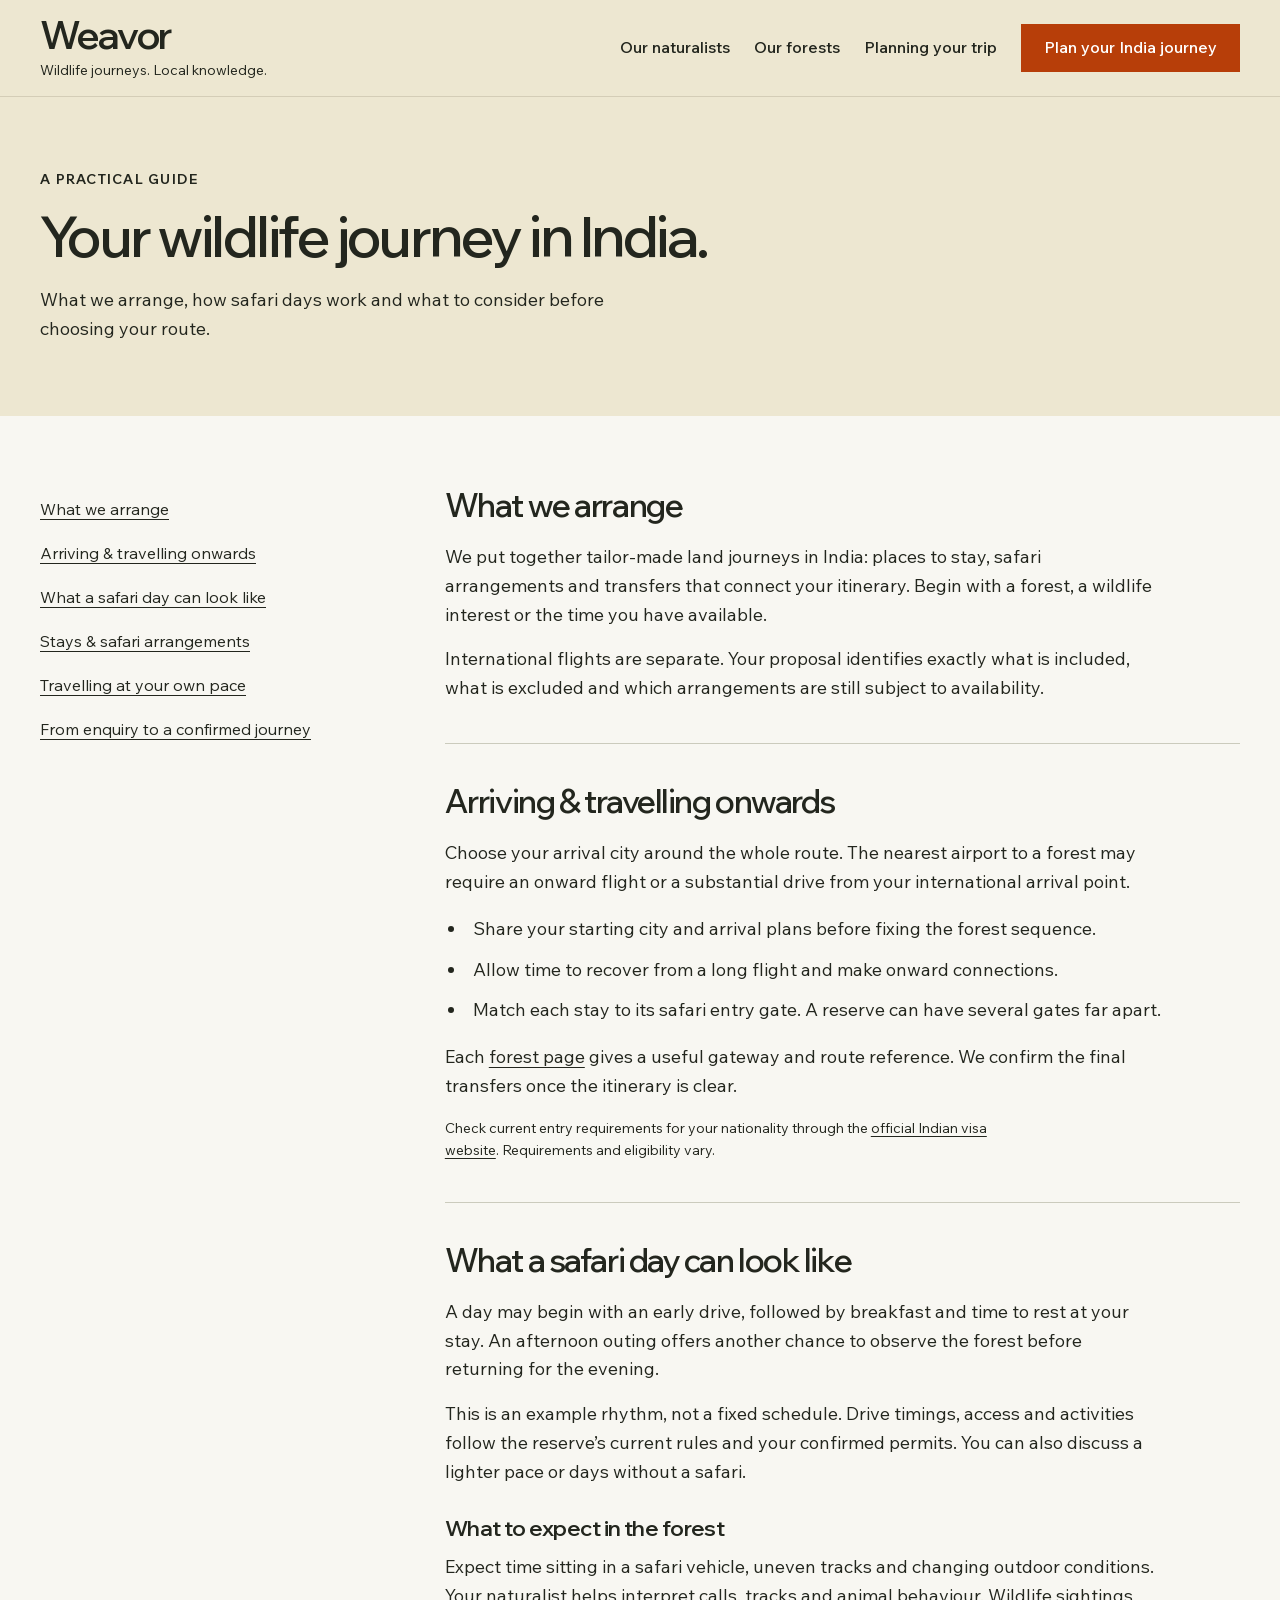
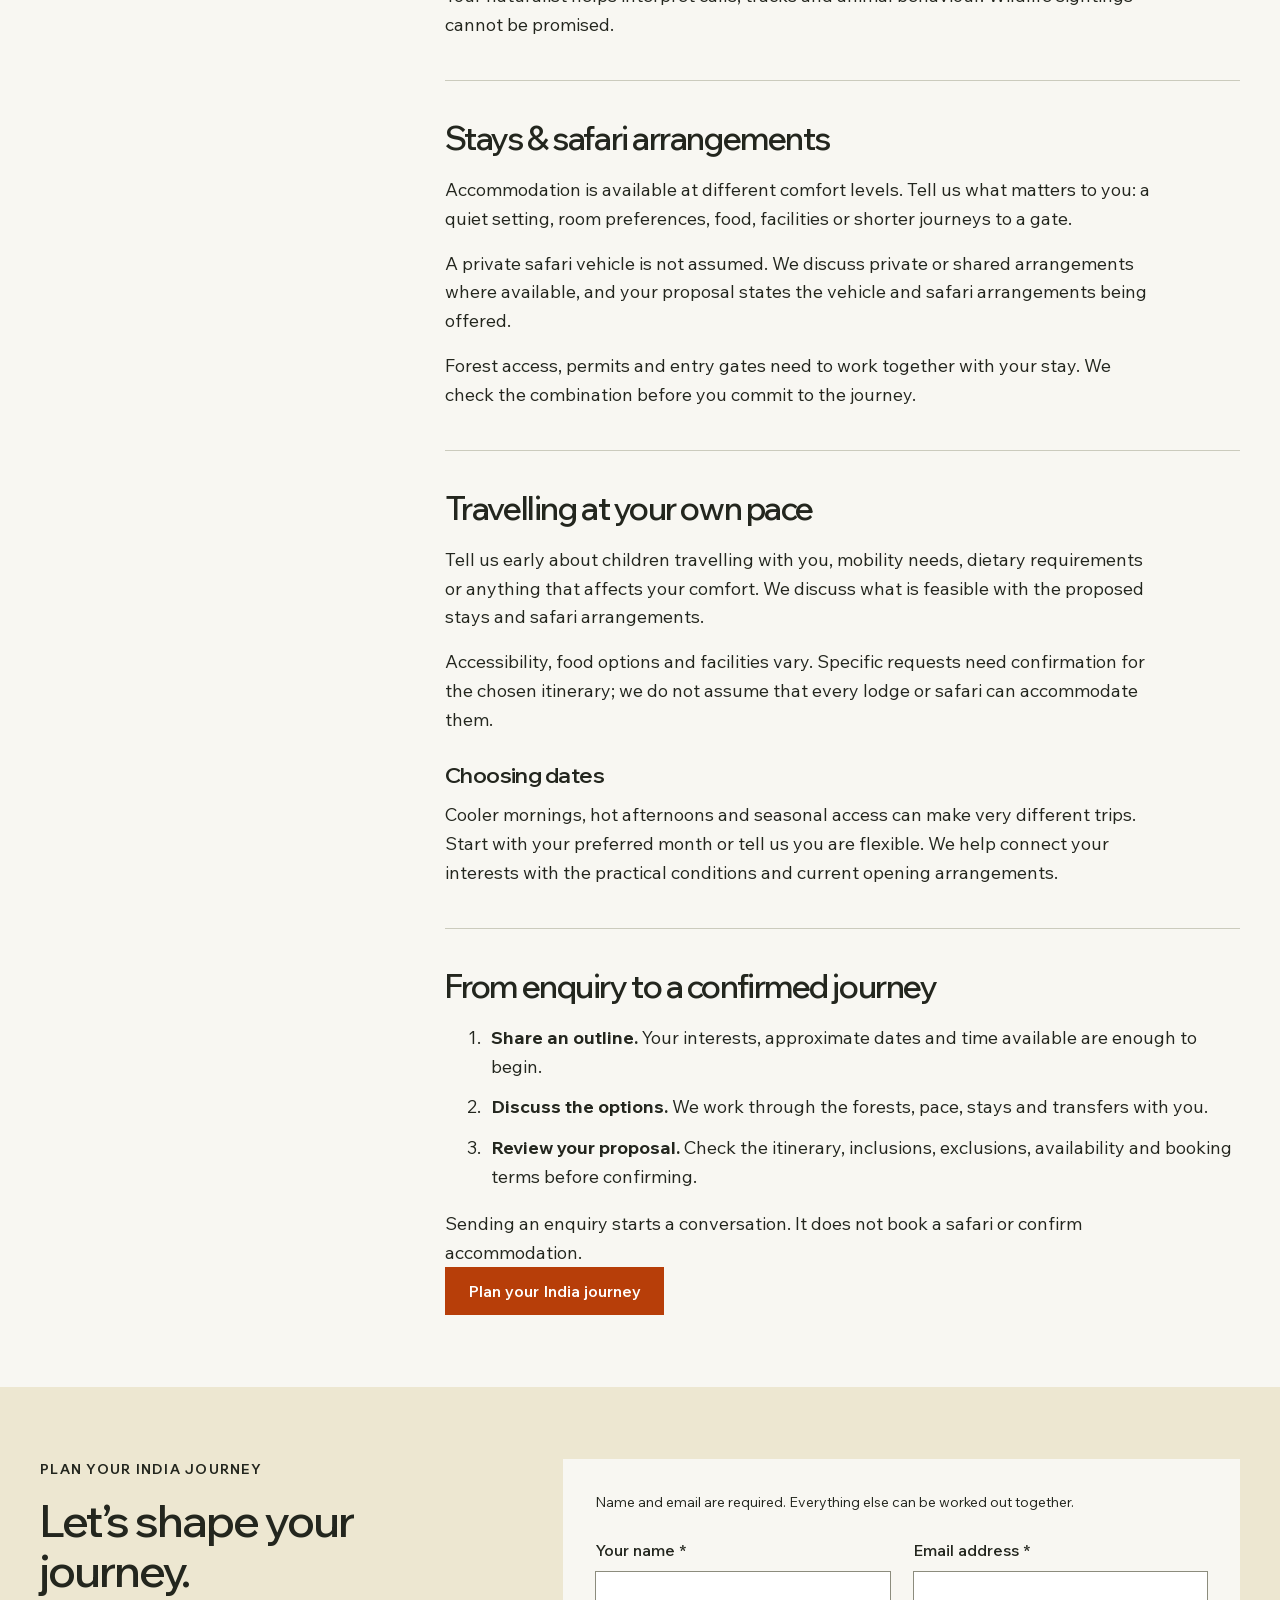
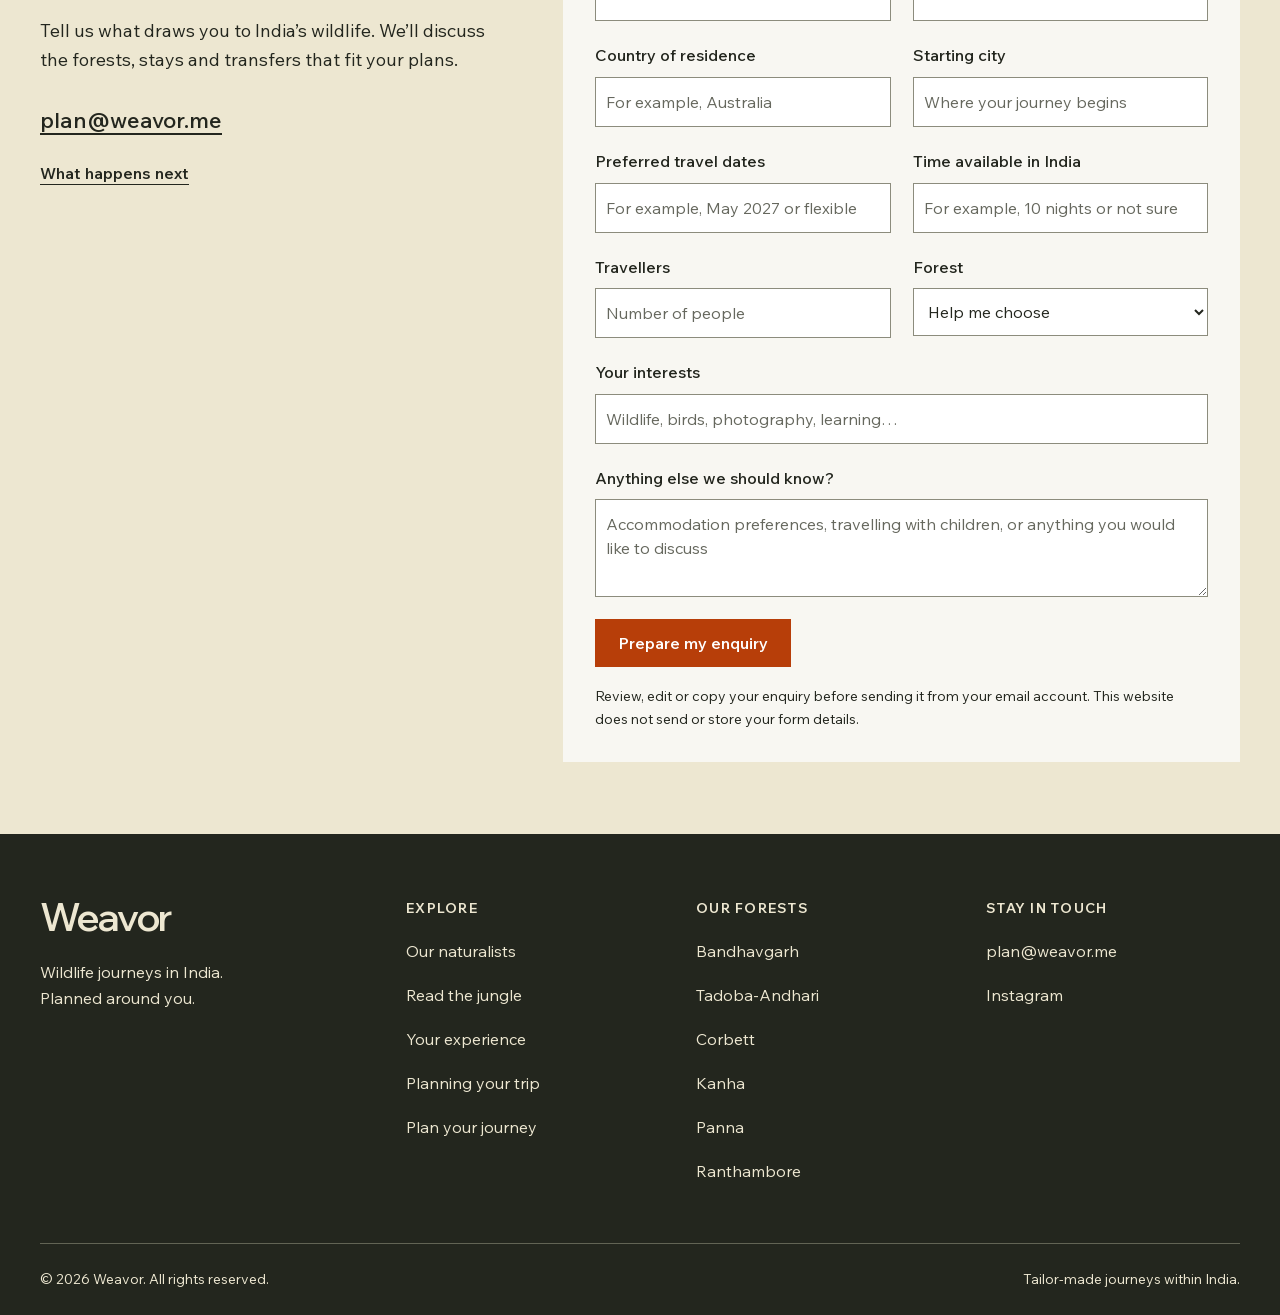
==== planning-your-trip/index.html @ b3ea0fd2 "Publish complete species lists and flowing photo galleries" ====
<!DOCTYPE html><html lang="en"><head><meta charset="utf-8"><meta name="viewport" content="width=device-width, initial-scale=1"><title>Planning Your Wildlife Trip to India | Weavor</title><meta name="description" content="Plan your wildlife journey in India: arrival, transfers, safari days, places to stay and what Weavor arranges for international visitors."><meta name="theme-color" content="#ede7d1"><link rel="canonical" href="https://weavor.me/planning-your-trip/"><link rel="stylesheet" href="/assets/index-DPFpFYJL.css"><link rel="stylesheet" href="/assets/forest-extension-d6c7fd600c.css"><meta property="og:title" content="Planning Your Wildlife Trip to India | Weavor"><meta property="og:description" content="Plan your wildlife journey in India: arrival, transfers, safari days, places to stay and what Weavor arranges for international visitors."><meta property="og:type" content="website"><meta property="og:url" content="https://weavor.me/planning-your-trip/"><meta property="og:image" content="https://weavor.me/assets/hero.jpg"><meta name="twitter:card" content="summary_large_image"><script type="module" src="/assets/forest-page-964463f481.js"></script></head><body class="static-page"><a class="skip-link" href="#main">Skip to content</a><header class="header"><div class="header-inner"><a class="wordmark" href="/#home" aria-label="Weavor home">Weavor<span>Wildlife journeys. Local knowledge.</span></a><button class="menu-toggle" type="button" aria-expanded="false" aria-controls="main-nav">Menu</button><nav class="nav" id="main-nav" aria-label="Main navigation"><a href="/#naturalists">Our naturalists</a><a href="/#reserves">Our forests</a><a href="/planning-your-trip/">Planning your trip</a><a class="button" href="#enquire">Plan your India journey</a></nav></div></header><main id="main"><section class="section-pad guide-hero"><div class="wrap"><p class="eyebrow">A practical guide</p><h1>Your wildlife journey in India.</h1><p class="section-intro">What we arrange, how safari days work and what to consider before choosing your route.</p></div></section><div class="wrap guide-layout section-pad"><nav class="guide-nav" aria-label="Planning guide sections"><a href="#what-we-arrange">What we arrange</a><a href="#arriving-in-india">Arriving &amp; travelling onwards</a><a href="#safari-day">What a safari day can look like</a><a href="#stays-and-safaris">Stays &amp; safari arrangements</a><a href="#your-needs">Travelling at your own pace</a><a href="#your-proposal">From enquiry to a confirmed journey</a></nav><div class="guide-content"><section id="what-we-arrange"><h2>What we arrange</h2><p>We put together tailor-made land journeys in India: places to stay, safari arrangements and transfers that connect your itinerary. Begin with a forest, a wildlife interest or the time you have available.</p><p>International flights are separate. Your proposal identifies exactly what is included, what is excluded and which arrangements are still subject to availability.</p></section><section id="arriving-in-india"><h2>Arriving &amp; travelling onwards</h2><p>Choose your arrival city around the whole route. The nearest airport to a forest may require an onward flight or a substantial drive from your international arrival point.</p><ul><li>Share your starting city and arrival plans before fixing the forest sequence.</li><li>Allow time to recover from a long flight and make onward connections.</li><li>Match each stay to its safari entry gate. A reserve can have several gates far apart.</li></ul><p>Each <a href="/#reserves">forest page</a> gives a useful gateway and route reference. We confirm the final transfers once the itinerary is clear.</p><p class="source-note">Check current entry requirements for your nationality through the <a href="https://indianvisaonline.gov.in/" target="_blank" rel="noreferrer">official Indian visa website</a>. Requirements and eligibility vary.</p></section><section id="safari-day"><h2>What a safari day can look like</h2><p>A day may begin with an early drive, followed by breakfast and time to rest at your stay. An afternoon outing offers another chance to observe the forest before returning for the evening.</p><p>This is an example rhythm, not a fixed schedule. Drive timings, access and activities follow the reserve’s current rules and your confirmed permits. You can also discuss a lighter pace or days without a safari.</p><h3>What to expect in the forest</h3><p>Expect time sitting in a safari vehicle, uneven tracks and changing outdoor conditions. Your naturalist helps interpret calls, tracks and animal behaviour. Wildlife sightings cannot be promised.</p></section><section id="stays-and-safaris"><h2>Stays &amp; safari arrangements</h2><p>Accommodation is available at different comfort levels. Tell us what matters to you: a quiet setting, room preferences, food, facilities or shorter journeys to a gate.</p><p>A private safari vehicle is not assumed. We discuss private or shared arrangements where available, and your proposal states the vehicle and safari arrangements being offered.</p><p>Forest access, permits and entry gates need to work together with your stay. We check the combination before you commit to the journey.</p></section><section id="your-needs"><h2>Travelling at your own pace</h2><p>Tell us early about children travelling with you, mobility needs, dietary requirements or anything that affects your comfort. We discuss what is feasible with the proposed stays and safari arrangements.</p><p>Accessibility, food options and facilities vary. Specific requests need confirmation for the chosen itinerary; we do not assume that every lodge or safari can accommodate them.</p><h3>Choosing dates</h3><p>Cooler mornings, hot afternoons and seasonal access can make very different trips. Start with your preferred month or tell us you are flexible. We help connect your interests with the practical conditions and current opening arrangements.</p></section><section id="your-proposal"><h2>From enquiry to a confirmed journey</h2><ol><li><strong>Share an outline.</strong> Your interests, approximate dates and time available are enough to begin.</li><li><strong>Discuss the options.</strong> We work through the forests, pace, stays and transfers with you.</li><li><strong>Review your proposal.</strong> Check the itinerary, inclusions, exclusions, availability and booking terms before confirming.</li></ol><p>Sending an enquiry starts a conversation. It does not book a safari or confirm accommodation.</p><a class="button" href="#enquire">Plan your India journey</a></section></div></div><section class="section-pad enquiry" id="enquire"><div class="wrap enquiry-layout"><div class="enquiry-copy"><p class="eyebrow">Plan your India journey</p><h2>Let’s shape your journey.</h2><p>Tell us what draws you to India’s wildlife. We’ll discuss the forests, stays and transfers that fit your plans.</p><a class="contact-email" href="mailto:plan@weavor.me">plan@weavor.me</a><a class="text-link" href="/planning-your-trip/#your-proposal">What happens next</a></div><div class="enquiry-panel"><form data-weavor-enquiry=""><p class="form-note">Name and email are required. Everything else can be worked out together.</p><div class="form-grid"><label>Your name <span aria-hidden="true">*</span><input id="your-name" name="name" autocomplete="name" required=""></label><label>Email address <span aria-hidden="true">*</span><input name="email" type="email" autocomplete="email" required=""></label><label>Country of residence<input name="country" autocomplete="country-name" placeholder="For example, Australia"></label><label>Starting city<input name="startingCity" placeholder="Where your journey begins"></label><label>Preferred travel dates<input name="dates" placeholder="For example, May 2027 or flexible"></label><label>Time available in India<input name="duration" placeholder="For example, 10 nights or not sure"></label><label>Travellers<input name="travellers" type="number" min="1" max="99" placeholder="Number of people"></label><label>Forest<select name="forest"><option>Help me choose</option><option>More than one forest</option><option>Bandhavgarh</option><option>Tadoba-Andhari</option><option>Corbett</option><option>Kanha</option><option>Panna</option><option>Ranthambore</option></select></label></div><label>Your interests<input name="interests" placeholder="Wildlife, birds, photography, learning…"></label><label>Anything else we should know?<textarea name="message" rows="3" placeholder="Accommodation preferences, travelling with children, or anything you would like to discuss"></textarea></label><button class="button" type="submit" disabled="">Prepare my enquiry</button><p class="form-note">Review, edit or copy your enquiry before sending it from your email account. This website does not send or store your form details.</p><noscript><p>Please email <a href="mailto:plan@weavor.me">plan@weavor.me</a> directly. JavaScript is needed for the enquiry preview.</p></noscript></form></div></div></section></main><footer class="footer"><div class="footer-top wrap"><div><a class="footer-wordmark" href="/#home">Weavor</a><p>Wildlife journeys in India.<br>Planned around you.</p></div><div><p class="eyebrow">Explore</p><a href="/#naturalists">Our naturalists</a><a href="/#read-the-jungle">Read the jungle</a><a href="/#experience">Your experience</a><a href="/planning-your-trip/">Planning your trip</a><a href="#enquire">Plan your journey</a></div><div><p class="eyebrow">Our forests</p><a href="/forests/bandhavgarh/">Bandhavgarh</a><a href="/forests/tadoba-andhari/">Tadoba-Andhari</a><a href="/forests/corbett/">Corbett</a><a href="/forests/kanha/">Kanha</a><a href="/forests/panna/">Panna</a><a href="/forests/ranthambore/">Ranthambore</a></div><div><p class="eyebrow">Stay in touch</p><a href="mailto:plan@weavor.me">plan@weavor.me</a><a href="https://www.instagram.com/weavor.experience/" target="_blank" rel="noreferrer">Instagram</a></div></div><div class="footer-bottom wrap"><span>© 2026 Weavor. All rights reserved.</span><span>Tailor-made journeys within India.</span></div></footer></body></html>
---- assets/index-DPFpFYJL.css ----
@font-face{font-family:Madefor;src:url(../assets/madefor-text.woff2) format("woff2");font-style:normal;font-weight:100 900;font-display:swap}@font-face{font-family:MadeforDisplay;src:url(../assets/madefor-display.woff2) format("woff2");font-style:normal;font-weight:100 900;font-display:swap}:root{font-family:Madefor,Arial,sans-serif;color:#23261e;background:#f8f7f2;--rust: #b73e09;--sand: #ede7d1;--ink: #23261e;--line: #cbcbbd;--cream: #f8f7f2;font-synthesis:none;scroll-padding-top:110px}*{box-sizing:border-box}body{margin:0;-webkit-font-smoothing:antialiased;font-size:1.125rem;line-height:1.6}button,input,select,textarea{font:inherit}a{color:inherit;text-underline-offset:.22em}button,a{touch-action:manipulation;-webkit-tap-highlight-color:transparent}button{cursor:pointer}img{display:block;width:100%;height:auto;object-fit:contain}h1,h2,h3,p,figure{margin:0}h1,h2,h3{font-family:MadeforDisplay,Arial,sans-serif;font-weight:600;overflow-wrap:break-word}h1{font-size:clamp(2.75rem,4.4vw,4rem);line-height:1.07;letter-spacing:-.045em}h2{font-size:clamp(2.25rem,3.4vw,2.75rem);line-height:1.14;letter-spacing:-.035em}h3{font-size:1.625rem;line-height:1.22;letter-spacing:-.025em}p{max-width:65ch}p+p{margin-top:1rem}a:focus-visible,button:focus-visible,summary:focus-visible,input:focus-visible,select:focus-visible,textarea:focus-visible{outline:3px solid #046c9e;outline-offset:4px}::selection{background:#d7bc9b;color:var(--ink)}[hidden]{display:none!important}.wrap{width:min(1200px,calc(100% - 80px));margin-inline:auto}.section-pad{padding-block:72px}.eyebrow{font-size:.875rem;font-weight:650;letter-spacing:.09em;text-transform:uppercase;line-height:1.5;margin-bottom:16px}.section-heading{display:flex;justify-content:space-between;gap:48px;align-items:end;margin-bottom:36px}.section-heading>p{max-width:38ch}.section-heading h2{max-width:22ch}.section-heading>div{min-width:0}.section-intro{margin-top:20px;max-width:60ch}.button,.button-outline{display:inline-flex;align-items:center;justify-content:center;min-height:48px;padding:12px 22px;border:1px solid var(--rust);background:var(--rust);color:#fff;font-size:1rem;font-weight:600;line-height:1.35;text-align:center;text-decoration:none}.button:hover{background:#923207;border-color:#923207}.button:disabled{cursor:wait;opacity:.6}.button-light{background:var(--sand);border-color:var(--sand);color:var(--ink)}.button-light:hover{background:#fff;border-color:#fff}.button-outline{background:transparent;color:var(--rust)}.text-link{display:inline-flex;align-items:center;min-height:44px;font:inherit;font-size:1rem;font-weight:600;text-decoration:underline;text-underline-offset:5px;border:0;background:none;color:inherit;padding:6px 0;cursor:pointer}.actions{display:flex;flex-wrap:wrap;align-items:center;gap:16px 24px;margin-top:28px}.skip-link{position:fixed;left:20px;top:-100px;z-index:100;padding:14px;background:#fff;color:var(--ink)}.skip-link:focus{top:10px}.header{background:var(--sand);position:sticky;top:0;z-index:10;border-bottom:1px solid #d4cdb7}.header-inner{width:min(1320px,calc(100% - 80px));margin:auto;min-height:96px;display:flex;justify-content:space-between;align-items:center;gap:28px}.wordmark,.footer-wordmark{font-family:MadeforDisplay,Arial,sans-serif;font-size:2.4rem;letter-spacing:-.055em;line-height:1;text-decoration:none;font-weight:600}.wordmark span{display:block;font-family:Madefor,Arial,sans-serif;letter-spacing:0;font-weight:400;font-size:.875rem;line-height:1.4;margin-top:7px}.nav{display:flex;align-items:center;gap:24px}.nav>a{font-size:1rem;font-weight:550;text-decoration:none;min-height:44px;display:flex;align-items:center}.nav>a:hover{text-decoration:underline}.menu-toggle{display:none;font-size:1rem;border:1px solid var(--ink);background:transparent;padding:8px 14px;min-height:44px;color:inherit}.hero{background:var(--ink);color:var(--sand)}.hero-layout{display:grid;grid-template-columns:1fr 1.1fr;gap:48px;align-items:center;padding-block:48px}.hero-copy>p:not(.eyebrow){margin-top:24px;max-width:48ch}.hero-copy .button-light{color:var(--ink)}.hero-figure{margin:0}.hero-image{background:#34382e}.hero-figure figcaption{font-size:.875rem;margin-top:10px;line-height:1.5;color:var(--sand)}.arrange{background:var(--sand)}.three-grid,.reserve-grid,.lesson-grid{display:grid;grid-template-columns:repeat(3,minmax(0,1fr));gap:32px}.arrange h2{margin-bottom:32px}.three-grid h3{margin-bottom:14px}.three-grid p{max-width:40ch}.number{display:block;color:var(--rust);font-size:1rem;font-weight:650;margin-bottom:16px}.small-note,.source-note,.form-note{font-size:.875rem;line-height:1.6}.small-note{margin-top:24px}.split{display:grid;grid-template-columns:1fr 1fr;gap:72px;align-items:center}.split-copy>p:not(.eyebrow){margin-top:20px}.naturalists{background:var(--rust);color:#fff}.naturalists .split{grid-template-columns:1.2fr .8fr}.naturalist-figure{max-width:440px;justify-self:end}.naturalist-figure figcaption{font-size:.875rem;margin-top:12px;line-height:1.5}.lesson-grid{grid-template-columns:repeat(4,minmax(0,1fr));gap:28px}.lesson h3{font-size:1.5rem;margin-bottom:14px}.lesson{border-top:1px solid var(--line);padding-top:20px}.landscape-section{background:var(--sand)}.landscape-section figure{max-width:1200px;margin:auto}.landscape-section figcaption{padding:24px 0 0;font-size:1.125rem}.reserve-photo{position:relative;display:block;aspect-ratio:3 / 2;background:#eae6d8;margin-bottom:22px}.reserve-photo img{position:absolute;top:0;right:0;bottom:0;left:0;width:100%;height:100%;margin:0;object-fit:contain}.reserve-card .eyebrow{margin-bottom:10px}.reserve-card h3{margin-bottom:12px}.reserve-card .text-link{margin-top:12px}.more-reserve-grid{display:grid;grid-template-columns:repeat(3,minmax(0,1fr));gap:24px;margin-top:40px}.more-reserve{display:flex;flex-direction:column;align-items:start;gap:14px;padding:28px;border:1px solid var(--line);text-decoration:none}.more-reserve:hover{border-color:var(--rust);background:#f1ebd9}.more-reserve-name{font-size:1.5rem;line-height:1.25;font-weight:600}.more-reserve .eyebrow{margin:0}.conservation{background:var(--sand)}.conservation .link-list{display:flex;flex-wrap:wrap;gap:10px 28px;margin-top:24px}.experience{background:#fff}.experience .split{grid-template-columns:1.1fr 1fr}.experience h3{margin-top:28px}.faq-layout{display:grid;grid-template-columns:1fr 1.5fr;gap:64px}.faq-list details{border-bottom:1px solid var(--line)}.faq-list details:first-child{border-top:1px solid var(--line)}summary{cursor:pointer;font-size:1.125rem;font-weight:600;padding:20px 30px 20px 0;min-height:44px;line-height:1.5}summary::marker{color:var(--rust)}details p{margin-bottom:20px}.enquiry{background:var(--sand)}.enquiry-layout{display:grid;grid-template-columns:.8fr 1.2fr;gap:72px;align-items:start}.enquiry-copy>p:not(.eyebrow){margin-top:22px}.contact-email{display:block;font-size:1.375rem;font-weight:550;overflow-wrap:anywhere;margin-top:28px}.enquiry-copy>.text-link{margin-top:14px}.planning-steps{padding:0;list-style:none;counter-reset:steps;margin:32px 0 0}.planning-steps li{counter-increment:steps;padding:16px 0 16px 40px;position:relative;border-top:1px solid #bfb9a6}.planning-steps li:before{content:counter(steps,decimal-leading-zero);position:absolute;left:0;font-size:1rem;font-weight:600;color:var(--rust);top:19px}.planning-steps strong{display:block;font-size:1.125rem}.planning-steps p{font-size:1rem;margin-top:4px}.enquiry-panel{background:var(--cream);padding:32px;min-width:0}.form-grid{display:grid;grid-template-columns:1fr 1fr;gap:22px}.enquiry-panel label{display:block;font-size:1rem;font-weight:550;margin-bottom:22px}.form-grid label{margin:0}.form-grid{margin-bottom:22px}input,select,textarea{display:block;width:100%;min-width:0;max-width:100%;font-size:1rem;line-height:1.5;padding:12px 10px;border:1px solid #8c8c7d;border-radius:0;background:#fff;color:var(--ink);margin-top:8px;min-height:48px;font-weight:400}textarea{resize:vertical}input::placeholder,textarea::placeholder{color:#66685e;opacity:1}input[readonly]{background:var(--sand)}.form-note{margin-top:18px}.form-note:first-child{margin:0 0 24px}.enquiry-ready h3{margin-bottom:16px}.enquiry-ready dl{margin-block:24px}.enquiry-ready dl>div{border-top:1px solid var(--line);padding-block:12px}.enquiry-ready dt{font-size:.875rem;font-weight:600}.enquiry-ready dd{margin:4px 0 0;overflow-wrap:anywhere;white-space:pre-wrap}.enquiry-actions{display:flex;flex-wrap:wrap;gap:12px 20px;align-items:center}.copy-fallback{margin-top:16px}.copy-status{font-size:1rem;margin-top:18px}.footer{background:var(--ink);color:var(--sand);padding-top:64px}.footer-top{display:grid;grid-template-columns:1.3fr 1fr 1fr 1fr;gap:36px;padding-bottom:48px}.footer-top p:not(.eyebrow){font-size:1rem;margin-top:20px}.footer-top>div>a:not(.footer-wordmark){display:block;font-size:1rem;padding-block:8px;text-decoration:none;overflow-wrap:anywhere}.footer-top>div>a:hover{text-decoration:underline}.footer .eyebrow{margin-bottom:12px}.footer-bottom{display:flex;justify-content:space-between;gap:20px;border-top:1px solid #626455;padding-block:24px;font-size:.875rem}.breadcrumbs{font-size:1rem;margin-bottom:24px}.breadcrumbs a{display:inline-block;min-height:44px;padding-block:10px}.breadcrumbs span{margin-inline:10px}.guide-hero{background:var(--sand)}.guide-hero h1{max-width:19ch}.guide-hero .section-intro{max-width:55ch}.guide-layout{display:grid;grid-template-columns:.6fr 1.4fr;gap:64px;align-items:start}.guide-nav{position:sticky;top:128px}.guide-nav a{display:block;font-size:1rem;min-height:44px;padding-block:9px}.guide-content section+section{border-top:1px solid var(--line);padding-top:40px;margin-top:40px}.guide-content h2{font-size:2rem;margin-bottom:20px}.guide-content h3{font-size:1.375rem;margin-top:28px;margin-bottom:12px}.guide-content li{padding-left:6px;margin-block:12px}.guide-content ul{padding-left:22px}.guide-content p+p{margin-top:16px}@media(min-width:1600px){.hero-layout{gap:64px;padding-block:56px}}@media(max-width:1100px){.header-inner{width:calc(100% - 48px)}.nav{gap:16px}.nav>a{font-size:1rem}.wordmark span{max-width:160px}.nav .button{padding-inline:14px}.split,.enquiry-layout{gap:40px}.lesson-grid{grid-template-columns:repeat(2,minmax(0,1fr))}.hero-layout{gap:32px}.hero h1{font-size:3rem}.faq-layout{gap:40px}.footer-top{grid-template-columns:repeat(2,minmax(0,1fr))}}@media(max-width:900px){.header-inner{min-height:84px;flex-wrap:wrap;gap:0;padding-block:14px}.wordmark{font-size:2.125rem}.wordmark span{max-width:none}.menu-toggle{display:block}.nav{display:none;flex-basis:100%;padding-block:20px 4px;align-items:stretch;gap:4px}.nav.nav-open{display:flex;flex-direction:column}.nav>a{padding:10px 0}.nav .button{margin-top:10px;padding:12px}.hero-layout{grid-template-columns:1fr}.hero-copy{max-width:60ch}.hero h1{font-size:3rem}.hero-image{max-height:none}.hero-figure{width:100%}.reserve-grid{gap:24px}.more-reserve-grid{gap:16px}.more-reserve{padding:22px}.three-grid{gap:24px}.section-heading{display:block}.section-heading>p{margin-top:20px;max-width:60ch}.guide-layout{grid-template-columns:1fr;gap:32px}.guide-nav{position:static;display:flex;flex-wrap:wrap;gap:0 24px;padding-bottom:24px;border-bottom:1px solid var(--line)}.guide-content{max-width:65ch}.faq-layout{grid-template-columns:1fr;gap:28px}}@media(max-width:700px){body{font-size:1.0625rem}.wrap,.header-inner{width:calc(100% - 40px)}.section-pad{padding-block:48px}h1,.hero h1{font-size:2.25rem;line-height:1.12}h2{font-size:2rem}h3{font-size:1.5rem}.hero-layout{padding-block:32px;gap:28px}.hero-copy>p:not(.eyebrow){margin-top:20px}.eyebrow{font-size:.875rem;letter-spacing:.07em;margin-bottom:12px}.section-heading{margin-bottom:28px}.split,.naturalists .split,.experience .split,.enquiry-layout{grid-template-columns:1fr;gap:32px}.naturalist-figure{max-width:440px;width:100%;justify-self:start}.three-grid,.reserve-grid,.more-reserve-grid{grid-template-columns:1fr;gap:32px}.more-reserve-grid{margin-top:32px}.more-reserve{gap:12px}.reserve-photo{margin-bottom:20px}.reserve-card h3{font-size:1.5rem}.lesson-grid{gap:28px 24px}.lesson h3{font-size:1.375rem}.enquiry-panel{padding:24px}.enquiry-layout{gap:32px}.form-grid{gap:20px;grid-template-columns:1fr}.footer-top{gap:36px 24px}.footer{padding-top:48px}.footer-bottom,.footer-bottom span{display:block}.footer-bottom span+span{margin-top:10px}.guide-content h2{font-size:1.75rem}.guide-content h3{font-size:1.375rem}.guide-content section+section{padding-top:32px;margin-top:32px}}@media(max-width:374px){.wordmark span{max-width:180px;font-size:.875rem}.lesson-grid,.footer-top{grid-template-columns:1fr}.enquiry-panel{padding:20px}.enquiry-actions>*{width:100%}.actions{gap:12px}.button{padding-inline:16px}}@media(prefers-reduced-motion:reduce){*{scroll-behavior:auto!important;transition:none!important}}.footer-top>div>a:not(.footer-wordmark){min-height:44px}h1,h2{font-weight:550}h2{font-size:clamp(2.25rem,3.5vw,3.875rem);letter-spacing:-.045em;line-height:1.1}.cover{position:relative;isolation:isolate;background:var(--ink);color:#fff}.cover-media{margin:0}.cover-media img{width:100%;height:100%;object-fit:cover;object-position:var(--cover-position)}.cover--overlay .cover-media{position:absolute;top:0;right:0;bottom:0;left:0}.cover--overlay:after{content:"";position:absolute;top:0;right:0;bottom:0;left:0;z-index:0;pointer-events:none;background:linear-gradient(90deg,rgba(7,22,23,.78) 0%,rgba(7,22,23,.58) 30%,rgba(7,22,23,.12) 60%,transparent 78%)}.cover-content{position:relative;z-index:1;width:89%;margin:0 auto;padding:64px 0}.cover--overlay .cover-content{min-height:max(clamp(560px,48vw,780px),calc(100vw / var(--cover-max-aspect, 3)));display:flex;align-items:center}.cover-copy{width:min(660px,56vw)}.cover h1{font-size:clamp(3.25rem,5vw,5.5rem);font-weight:550;line-height:1.04;letter-spacing:-.055em;text-wrap:balance}.cover-deck{margin-top:26px;max-width:46ch}.cover .actions{margin-top:30px}.cover .text-link{color:#fff}.cover .button-light{color:var(--ink)}.cover .eyebrow{color:#fff}.forest-cover.cover--overlay .cover-copy{width:min(520px,30vw)}.forest-cover h1{font-size:clamp(2.75rem,4.4vw,4.5rem)}.cover-location{display:block;font-family:Madefor,Arial,sans-serif;font-size:clamp(1.125rem,1.6vw,1.5rem);font-weight:400;letter-spacing:0;line-height:1.5;margin-top:16px}.cover .breadcrumbs{margin-bottom:24px}.cover--below{display:flex;flex-direction:column}.cover--below .cover-media{aspect-ratio:auto}.cover--below .cover-media img{height:auto}.cover--below .cover-copy{width:100%;display:grid;grid-template-columns:1.15fr 1fr;column-gap:64px}.cover--below .cover-content{order:-1;max-width:1200px;padding-block:40px}.cover--below .breadcrumbs{grid-column:1 / -1;margin-bottom:20px}.cover--below h1{grid-column:1;grid-row:1 / 3}.cover--below .cover-deck{grid-column:2;margin-top:0}.cover--below .actions{grid-column:2;margin-top:20px}.visually-hidden{position:absolute;width:1px;height:1px;padding:0;margin:-1px;overflow:hidden;clip:rect(0,0,0,0);white-space:nowrap;border:0}.reserve-card{display:flex;flex-direction:column;min-width:0}.reserve-card h3{font-weight:550;font-size:clamp(1.625rem,2.25vw,2rem)}.reserve-card .reserve-description{margin-bottom:22px}.reserve-card>.text-link{margin-top:auto;align-self:start}.reserve-card .eyebrow{min-height:0}.reserve-grid{row-gap:48px}.image-fallback{position:absolute;top:0;right:0;bottom:0;left:0;display:flex;align-items:center;justify-content:center;padding:24px;font-size:1rem;color:var(--ink);text-align:center}.biodiversity{background:var(--sand)}.biodiversity-grid,.tiger-grid{padding:0;display:grid;margin:38px 0 28px;gap:28px}.biodiversity-grid{grid-template-columns:repeat(4,minmax(0,1fr))}.biodiversity-grid>div{display:flex;flex-direction:column;border-top:1px solid #aaa894;padding-top:24px}.biodiversity-grid dt{font-size:1rem}.biodiversity-grid dt span{display:block;margin-top:6px;font-weight:550}.biodiversity-grid dd,.tiger-grid dd{order:-1;margin:0 0 14px;color:#98330a;font-family:MadeforDisplay,Arial,sans-serif;font-size:clamp(2.5rem,4.1vw,4rem);font-weight:550;letter-spacing:-.045em;line-height:1.1}.biodiversity-grid a{margin-top:auto;padding-top:16px;min-height:44px;font-size:.875rem;text-decoration:underline;align-self:start}.biodiversity .source-note{max-width:85ch}.conservation{background:var(--cream)}.tiger-panel{padding:32px;background:var(--sand)}.data-label{font-size:1rem;font-weight:550}.tiger-grid{grid-template-columns:repeat(3,minmax(0,1fr));margin-block:28px}.tiger-grid>div{display:flex;flex-direction:column;border-top:1px solid #b8b7a5;padding-top:22px}.tiger-grid dt{font-size:1rem}.tiger-panel .source-note{max-width:85ch}.conservation-stories{display:grid;grid-template-columns:repeat(3,minmax(0,1fr));gap:32px;margin-top:40px}.conservation-story{border-top:2px solid var(--rust);padding-top:22px}.conservation-story summary{font-family:MadeforDisplay,Arial,sans-serif;font-size:1.5rem;font-weight:550;letter-spacing:-.025em;line-height:1.25}.conservation-story p{margin-top:18px}.conservation-story .text-link{display:inline-block;margin-top:16px}@media(min-width:701px){.conservation-story summary{pointer-events:none;list-style:none}.conservation-story summary::-webkit-details-marker{display:none}}@media(min-width:701px)and (max-width:1100px){.reserve-grid{grid-template-columns:repeat(2,minmax(0,1fr))}}@media(max-width:900px){.cover--below .cover-content{order:0}.cover--overlay .cover-media{position:static}.cover--overlay:after{display:none}.cover-media,.cover--below .cover-media{aspect-ratio:3 / 2}.cover--overlay .cover-content{min-height:0;display:block}.cover-content,.cover--below .cover-content{width:calc(100% - 64px);padding:36px 0 40px}.cover-copy,.forest-cover.cover--overlay .cover-copy,.cover--below .cover-copy{width:100%;display:block}.cover h1{font-size:clamp(2.75rem,6vw,3.5rem)}.cover--below .cover-deck,.cover-deck{margin-top:22px}.cover .actions{margin-top:24px}.cover .breadcrumbs{margin-bottom:24px}}@media(max-width:700px){h2{font-size:2.25rem;line-height:1.12}.cover-content,.cover--below .cover-content{width:calc(100% - 40px);padding-block:32px 36px}.cover h1{font-size:clamp(2.5rem,10.8vw,3rem)}.forest-cover h1{font-size:clamp(2.125rem,9.5vw,2.75rem)}.cover-location{font-size:1.125rem;margin-top:14px}.cover-deck{margin-top:20px}.cover .actions{gap:16px}.reserve-card .eyebrow{min-height:0}.biodiversity-grid,.tiger-grid{grid-template-columns:repeat(2,minmax(0,1fr));gap:26px 20px}.biodiversity-grid{margin-block:28px}.biodiversity-grid dd,.tiger-grid dd{font-size:2.75rem}.tiger-panel{padding:24px 20px}.conservation-stories{display:block;margin-top:28px}.conservation-story{padding-block:0;border-top:1px solid var(--line)}.conservation-story:last-child{border-bottom:1px solid var(--line)}.conservation-story summary{padding-block:22px;min-height:44px;font-size:1.375rem;cursor:pointer}.conservation-story p{margin:0}.conservation-story>div{padding-bottom:24px}.reserve-grid{row-gap:40px}}
---- assets/forest-extension-d6c7fd600c.css ----
.forest-hero h1 {
  font-size: clamp(2.75rem, 3.8vw, 3.5rem);
  line-height: 1.1;
}
.forest-hero h1 span {
  display: block;
  font: inherit;
}
.forest-hero .hero-copy > p {
  max-width: 40ch;
}
.forest-subnav {
  background: var(--sand);
  border-bottom: 1px solid var(--line);
}
.forest-subnav .wrap {
  display: flex;
  flex-wrap: wrap;
  gap: 4px 28px;
  padding-block: 12px;
}
.forest-subnav a {
  font-size: 1rem;
  min-height: 44px;
  display: flex;
  align-items: center;
}
.overview-grid {
  display: grid;
  grid-template-columns: 1.3fr 0.7fr;
  gap: 72px;
  align-items: start;
}
.overview-grid .prose p {
  margin-top: 20px;
}
.at-a-glance {
  background: var(--sand);
  padding: 28px;
}
.at-a-glance h3 {
  margin-bottom: 20px;
}
.at-a-glance dt {
  font-size: 0.875rem;
  font-weight: 600;
}
.at-a-glance dd {
  margin: 4px 0 20px;
}
.at-a-glance dd:last-child {
  margin-bottom: 0;
}
.wildlife {
  background: white;
}
.wildlife-grid {
  display: grid;
  grid-template-columns: repeat(4, minmax(0, 1fr));
  gap: 28px;
}
.wildlife-card {
  border-top: 1px solid var(--line);
  padding-top: 20px;
}
.wildlife-card h3 {
  font-size: 1.375rem;
  margin-bottom: 12px;
}
.wildlife-card ul {
  padding-left: 20px;
  margin: 0;
}
.wildlife-card li {
  margin-bottom: 6px;
}
.wildlife-card summary {
  font-size: 1rem;
  padding-block: 14px;
}
.observations {
  border-top: 1px solid var(--line);
  margin-top: 36px;
  padding-top: 28px;
}
.observations h3 {
  margin-bottom: 20px;
}
.observations ul {
  display: grid;
  grid-template-columns: repeat(3, minmax(0, 1fr));
  gap: 28px;
  list-style: none;
  padding: 0;
  margin: 0;
}
.observations li {
  border-left: 2px solid var(--rust);
  padding-left: 16px;
}
.gallery-grid {
  columns: 2;
  column-gap: 36px;
}
.gallery-grid figure {
  min-width: 0;
  break-inside: avoid;
  display: inline-block;
  width: 100%;
  margin: 0 0 36px;
}
.gallery-grid figcaption {
  margin-top: 14px;
  font-size: 1rem;
  line-height: 1.5;
}
.gallery-grid figcaption span {
  display: block;
  font-size: 0.875rem;
  margin-top: 6px;
  color: #575b50;
}
.forest-facts {
  background: var(--sand);
}
.facts-grid {
  display: grid;
  grid-template-columns: repeat(3, minmax(0, 1fr));
  gap: 28px;
  margin: 28px 0;
}
.facts-grid > div {
  display: flex;
  flex-direction: column-reverse;
  align-items: start;
  gap: 10px;
}
.facts-grid dt {
  font-size: 1rem;
}
.facts-grid dd {
  font-size: 2.5rem;
  line-height: 1.1;
  letter-spacing: -0.03em;
  margin: 0;
  font-weight: 550;
}
.forest-facts .source-note {
  max-width: 90ch;
}
.forest-facts details {
  margin-top: 16px;
  max-width: 90ch;
}
.forest-facts summary {
  font-size: 1rem;
  padding-block: 12px;
}
.sources {
  padding-left: 20px;
  margin: 0;
  font-size: 0.875rem;
}
.sources a {
  display: inline-block;
  padding-block: 6px;
  min-height: 36px;
  overflow-wrap: anywhere;
}
.travel-grid {
  display: grid;
  grid-template-columns: repeat(3, minmax(0, 1fr));
  gap: 32px;
}
.travel-grid h3 {
  margin-bottom: 16px;
}
.travel-grid article {
  border-top: 1px solid var(--line);
  padding-top: 20px;
}
.travel-note {
  margin-top: 28px;
  font-size: 0.875rem;
}
.other-forests .more-reserve-grid {
  grid-template-columns: repeat(3, minmax(0, 1fr));
  margin-top: 28px;
}
.other-forests .more-reserve-name {
  font-size: 1.5rem;
}
@media (max-width: 1100px) {
  .overview-grid {
    gap: 40px;
  }
  .wildlife-grid {
    grid-template-columns: repeat(2, minmax(0, 1fr));
  }
}
@media (max-width: 900px) {
  .forest-hero h1 {
    font-size: 3rem;
    max-width: 23ch;
  }
  .forest-hero h1 span {
    display: inline;
  }
  .forest-hero .hero-copy > p {
    max-width: 55ch;
  }
  .overview-grid {
    grid-template-columns: 1fr;
  }
  .at-a-glance dl {
    display: grid;
    grid-template-columns: 1fr 2fr;
    gap: 12px 20px;
  }
  .at-a-glance dd {
    margin: 0;
  }
  .gallery-grid {
    column-gap: 24px;
  }
  .gallery-grid figure { margin-bottom: 24px; }
  .travel-grid {
    grid-template-columns: 1fr;
  }
  .travel-grid p {
    max-width: 65ch;
  }
  .observations ul {
    grid-template-columns: 1fr;
    gap: 16px;
  }
}
@media (max-width: 700px) {
  .forest-hero h1 {
    font-size: 2.125rem;
    line-height: 1.16;
  }
  .forest-subnav .wrap {
    gap: 0 20px;
  }
  .overview-grid {
    gap: 28px;
  }
  .at-a-glance {
    padding: 24px;
  }
  .gallery-grid {
    columns: 1;
  }
  .gallery-grid figure { margin-bottom: 28px; }
  .gallery-grid figure {
    max-width: 520px;
  }
  .facts-grid {
    gap: 24px;
    grid-template-columns: 1fr;
  }
  .facts-grid > div {
    display: grid;
    grid-template-columns: 6.5rem 1fr;
    align-items: center;
    gap: 20px;
  }
  .facts-grid dd {
    grid-column: 1;
    grid-row: 1;
    font-size: 2rem;
  }
  .facts-grid dt {
    grid-column: 2;
    grid-row: 1;
  }
  .other-forests .more-reserve-grid {
    grid-template-columns: 1fr;
  }
  .wildlife-grid {
    gap: 24px;
  }
  .wildlife-card h3 {
    font-size: 1.375rem;
  }
  .forest-facts .source-note {
    font-size: 0.875rem;
  }
}
@media (max-width: 374px) {
  .wildlife-grid {
    grid-template-columns: 1fr;
  }
  .at-a-glance dl {
    display: block;
  }
  .at-a-glance dd {
    margin: 6px 0 20px;
  }
  .facts-grid > div {
    grid-template-columns: 5rem 1fr;
  }
}
.sources a {
  min-height: 44px;
  padding-block: 10px;
}

.gallery-grid figure { max-width: none; }
.gallery-grid img { width: 100%; height: auto; }
.other-forests .reserve-grid { margin-top: 32px; }
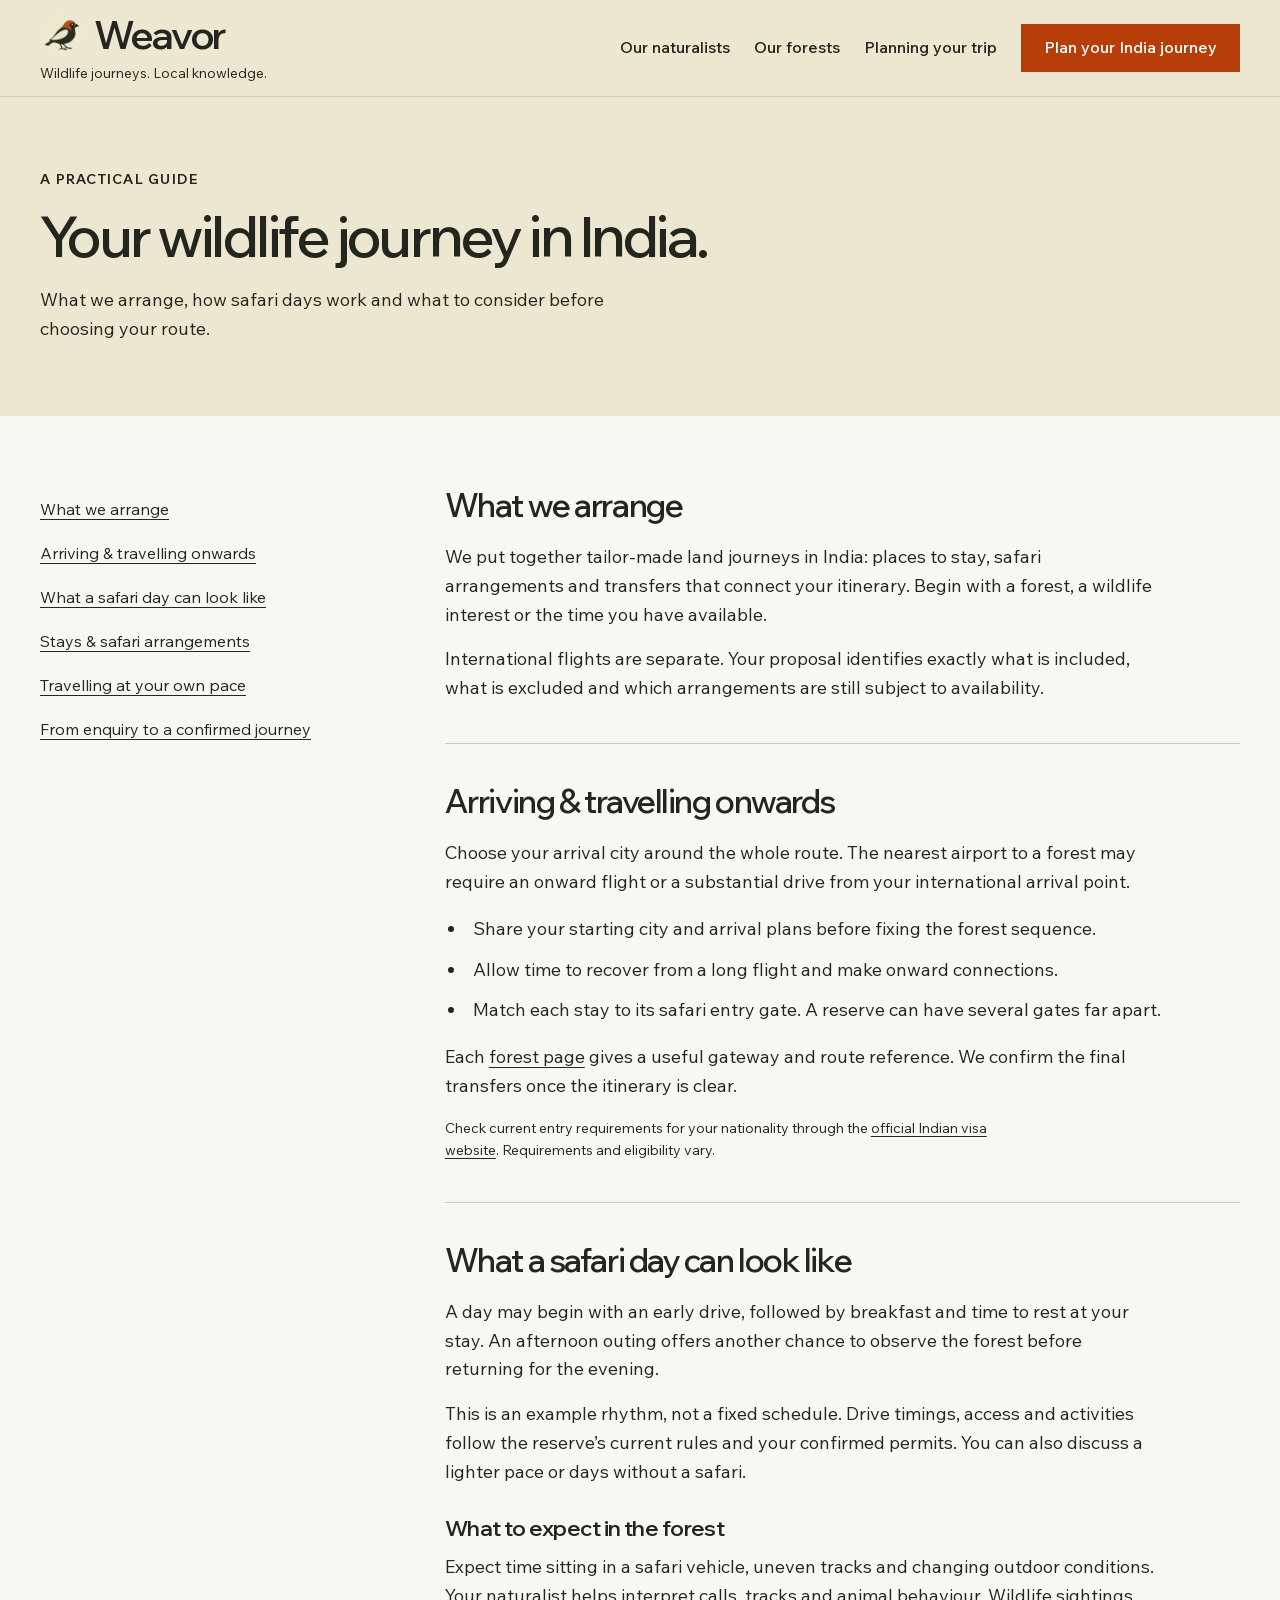
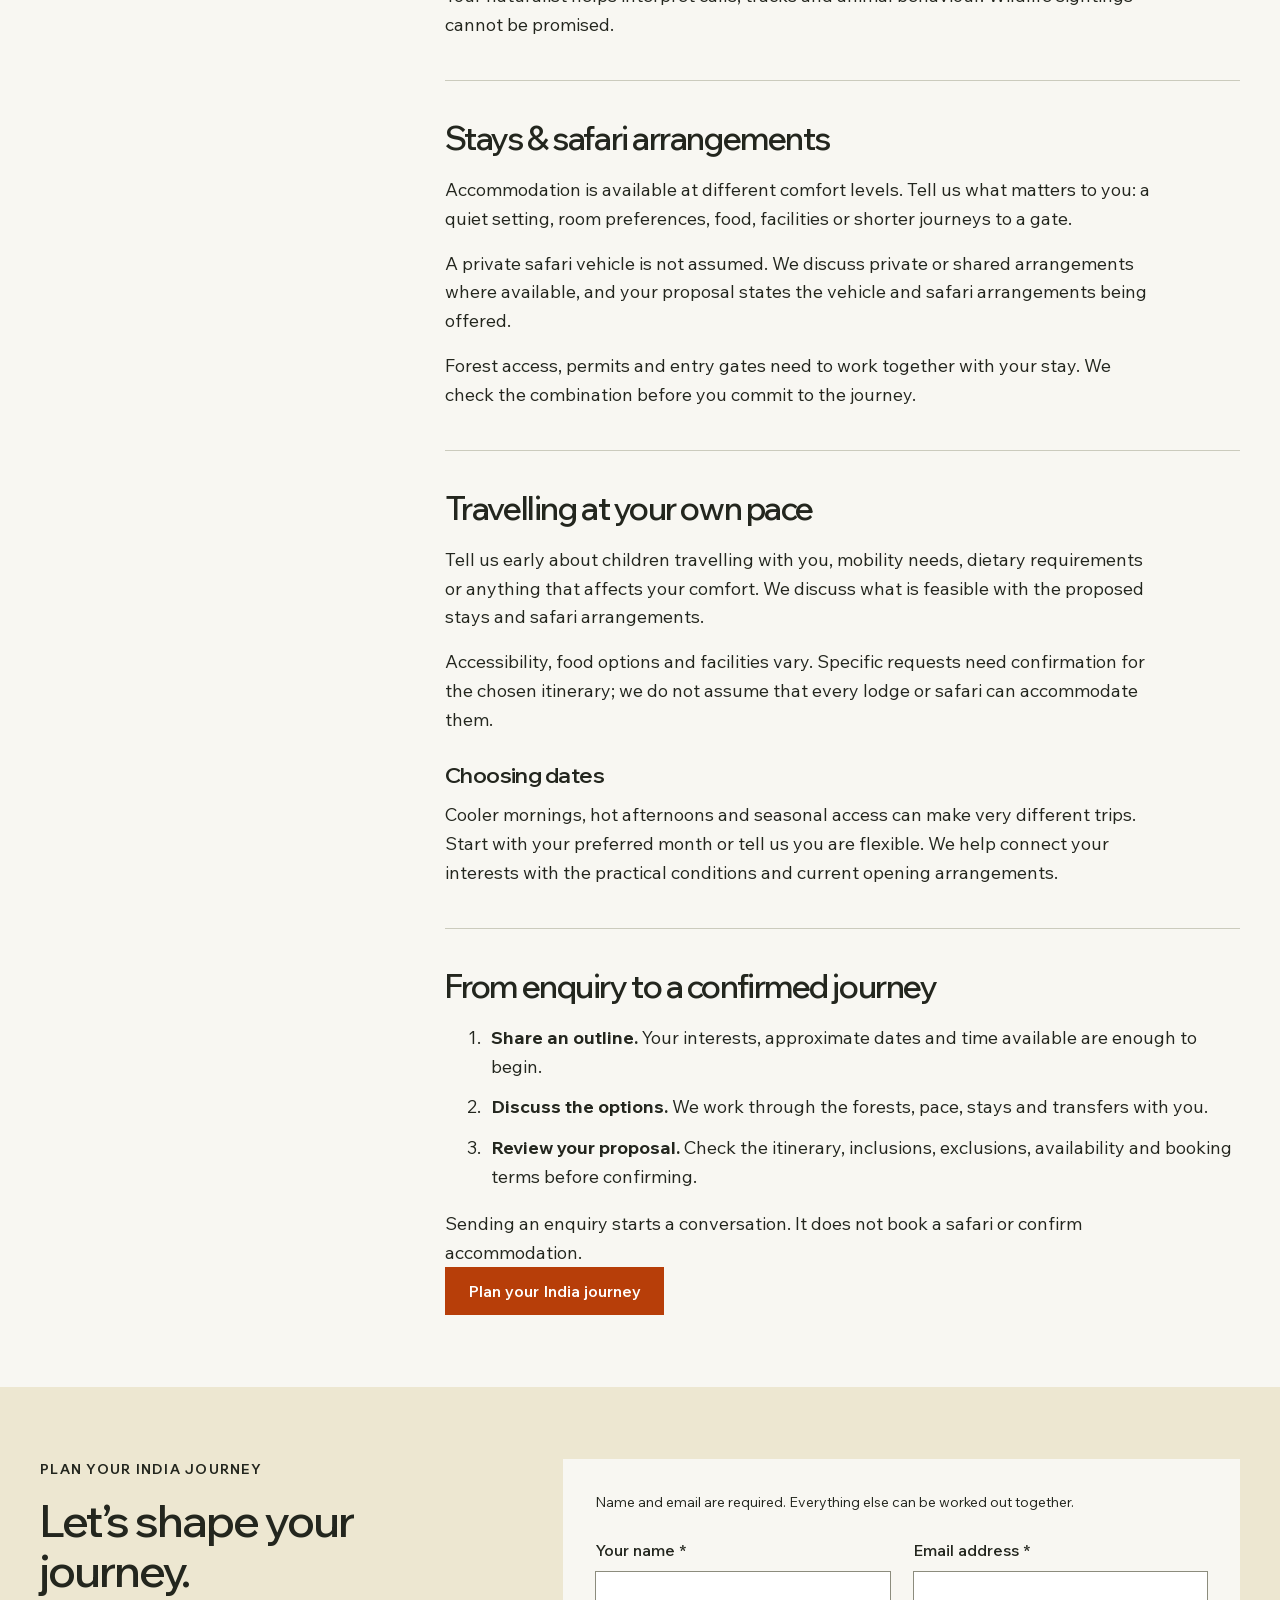
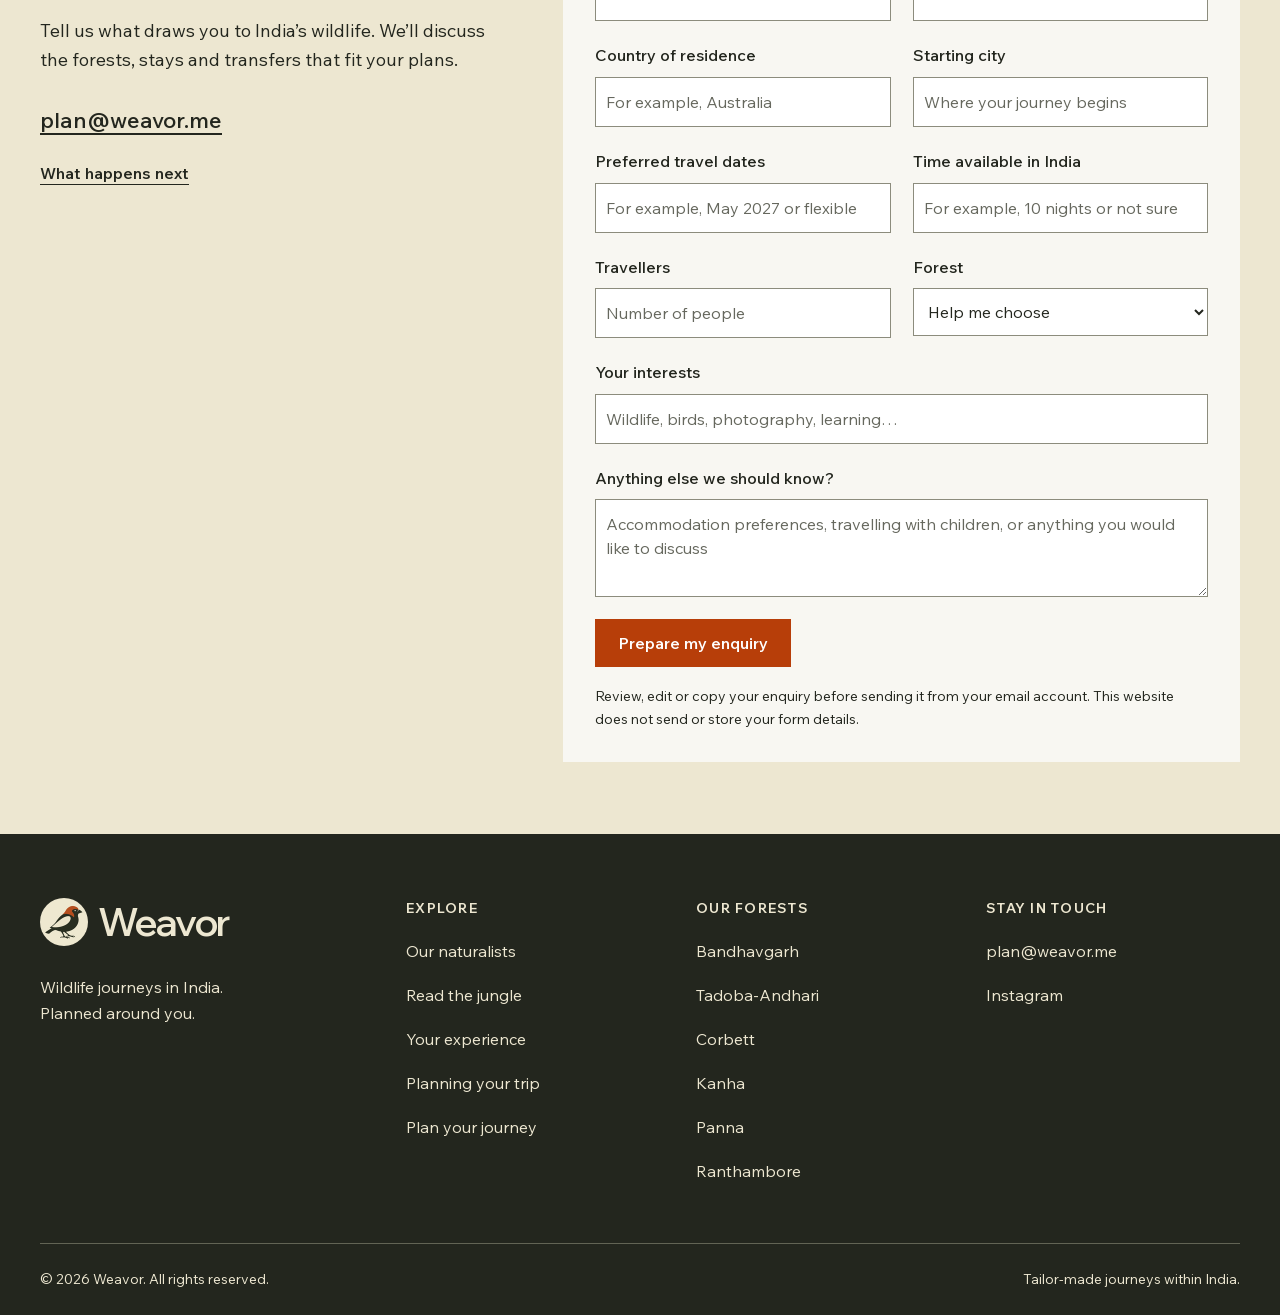
==== commit d179a87b: "Publish bird branding in header and footer" ====
--- a/planning-your-trip/index.html
+++ b/planning-your-trip/index.html
@@ -1 +1 @@
-<!DOCTYPE html><html lang="en"><head><meta charset="utf-8"><meta name="viewport" content="width=device-width, initial-scale=1"><title>Planning Your Wildlife Trip to India | Weavor</title><meta name="description" content="Plan your wildlife journey in India: arrival, transfers, safari days, places to stay and what Weavor arranges for international visitors."><meta name="theme-color" content="#ede7d1"><link rel="canonical" href="https://weavor.me/planning-your-trip/"><link rel="stylesheet" href="/assets/index-DPFpFYJL.css"><link rel="stylesheet" href="/assets/forest-extension-d6c7fd600c.css"><meta property="og:title" content="Planning Your Wildlife Trip to India | Weavor"><meta property="og:description" content="Plan your wildlife journey in India: arrival, transfers, safari days, places to stay and what Weavor arranges for international visitors."><meta property="og:type" content="website"><meta property="og:url" content="https://weavor.me/planning-your-trip/"><meta property="og:image" content="https://weavor.me/assets/hero.jpg"><meta name="twitter:card" content="summary_large_image"><script type="module" src="/assets/forest-page-964463f481.js"></script></head><body class="static-page"><a class="skip-link" href="#main">Skip to content</a><header class="header"><div class="header-inner"><a class="wordmark" href="/#home" aria-label="Weavor home">Weavor<span>Wildlife journeys. Local knowledge.</span></a><button class="menu-toggle" type="button" aria-expanded="false" aria-controls="main-nav">Menu</button><nav class="nav" id="main-nav" aria-label="Main navigation"><a href="/#naturalists">Our naturalists</a><a href="/#reserves">Our forests</a><a href="/planning-your-trip/">Planning your trip</a><a class="button" href="#enquire">Plan your India journey</a></nav></div></header><main id="main"><section class="section-pad guide-hero"><div class="wrap"><p class="eyebrow">A practical guide</p><h1>Your wildlife journey in India.</h1><p class="section-intro">What we arrange, how safari days work and what to consider before choosing your route.</p></div></section><div class="wrap guide-layout section-pad"><nav class="guide-nav" aria-label="Planning guide sections"><a href="#what-we-arrange">What we arrange</a><a href="#arriving-in-india">Arriving &amp; travelling onwards</a><a href="#safari-day">What a safari day can look like</a><a href="#stays-and-safaris">Stays &amp; safari arrangements</a><a href="#your-needs">Travelling at your own pace</a><a href="#your-proposal">From enquiry to a confirmed journey</a></nav><div class="guide-content"><section id="what-we-arrange"><h2>What we arrange</h2><p>We put together tailor-made land journeys in India: places to stay, safari arrangements and transfers that connect your itinerary. Begin with a forest, a wildlife interest or the time you have available.</p><p>International flights are separate. Your proposal identifies exactly what is included, what is excluded and which arrangements are still subject to availability.</p></section><section id="arriving-in-india"><h2>Arriving &amp; travelling onwards</h2><p>Choose your arrival city around the whole route. The nearest airport to a forest may require an onward flight or a substantial drive from your international arrival point.</p><ul><li>Share your starting city and arrival plans before fixing the forest sequence.</li><li>Allow time to recover from a long flight and make onward connections.</li><li>Match each stay to its safari entry gate. A reserve can have several gates far apart.</li></ul><p>Each <a href="/#reserves">forest page</a> gives a useful gateway and route reference. We confirm the final transfers once the itinerary is clear.</p><p class="source-note">Check current entry requirements for your nationality through the <a href="https://indianvisaonline.gov.in/" target="_blank" rel="noreferrer">official Indian visa website</a>. Requirements and eligibility vary.</p></section><section id="safari-day"><h2>What a safari day can look like</h2><p>A day may begin with an early drive, followed by breakfast and time to rest at your stay. An afternoon outing offers another chance to observe the forest before returning for the evening.</p><p>This is an example rhythm, not a fixed schedule. Drive timings, access and activities follow the reserve’s current rules and your confirmed permits. You can also discuss a lighter pace or days without a safari.</p><h3>What to expect in the forest</h3><p>Expect time sitting in a safari vehicle, uneven tracks and changing outdoor conditions. Your naturalist helps interpret calls, tracks and animal behaviour. Wildlife sightings cannot be promised.</p></section><section id="stays-and-safaris"><h2>Stays &amp; safari arrangements</h2><p>Accommodation is available at different comfort levels. Tell us what matters to you: a quiet setting, room preferences, food, facilities or shorter journeys to a gate.</p><p>A private safari vehicle is not assumed. We discuss private or shared arrangements where available, and your proposal states the vehicle and safari arrangements being offered.</p><p>Forest access, permits and entry gates need to work together with your stay. We check the combination before you commit to the journey.</p></section><section id="your-needs"><h2>Travelling at your own pace</h2><p>Tell us early about children travelling with you, mobility needs, dietary requirements or anything that affects your comfort. We discuss what is feasible with the proposed stays and safari arrangements.</p><p>Accessibility, food options and facilities vary. Specific requests need confirmation for the chosen itinerary; we do not assume that every lodge or safari can accommodate them.</p><h3>Choosing dates</h3><p>Cooler mornings, hot afternoons and seasonal access can make very different trips. Start with your preferred month or tell us you are flexible. We help connect your interests with the practical conditions and current opening arrangements.</p></section><section id="your-proposal"><h2>From enquiry to a confirmed journey</h2><ol><li><strong>Share an outline.</strong> Your interests, approximate dates and time available are enough to begin.</li><li><strong>Discuss the options.</strong> We work through the forests, pace, stays and transfers with you.</li><li><strong>Review your proposal.</strong> Check the itinerary, inclusions, exclusions, availability and booking terms before confirming.</li></ol><p>Sending an enquiry starts a conversation. It does not book a safari or confirm accommodation.</p><a class="button" href="#enquire">Plan your India journey</a></section></div></div><section class="section-pad enquiry" id="enquire"><div class="wrap enquiry-layout"><div class="enquiry-copy"><p class="eyebrow">Plan your India journey</p><h2>Let’s shape your journey.</h2><p>Tell us what draws you to India’s wildlife. We’ll discuss the forests, stays and transfers that fit your plans.</p><a class="contact-email" href="mailto:plan@weavor.me">plan@weavor.me</a><a class="text-link" href="/planning-your-trip/#your-proposal">What happens next</a></div><div class="enquiry-panel"><form data-weavor-enquiry=""><p class="form-note">Name and email are required. Everything else can be worked out together.</p><div class="form-grid"><label>Your name <span aria-hidden="true">*</span><input id="your-name" name="name" autocomplete="name" required=""></label><label>Email address <span aria-hidden="true">*</span><input name="email" type="email" autocomplete="email" required=""></label><label>Country of residence<input name="country" autocomplete="country-name" placeholder="For example, Australia"></label><label>Starting city<input name="startingCity" placeholder="Where your journey begins"></label><label>Preferred travel dates<input name="dates" placeholder="For example, May 2027 or flexible"></label><label>Time available in India<input name="duration" placeholder="For example, 10 nights or not sure"></label><label>Travellers<input name="travellers" type="number" min="1" max="99" placeholder="Number of people"></label><label>Forest<select name="forest"><option>Help me choose</option><option>More than one forest</option><option>Bandhavgarh</option><option>Tadoba-Andhari</option><option>Corbett</option><option>Kanha</option><option>Panna</option><option>Ranthambore</option></select></label></div><label>Your interests<input name="interests" placeholder="Wildlife, birds, photography, learning…"></label><label>Anything else we should know?<textarea name="message" rows="3" placeholder="Accommodation preferences, travelling with children, or anything you would like to discuss"></textarea></label><button class="button" type="submit" disabled="">Prepare my enquiry</button><p class="form-note">Review, edit or copy your enquiry before sending it from your email account. This website does not send or store your form details.</p><noscript><p>Please email <a href="mailto:plan@weavor.me">plan@weavor.me</a> directly. JavaScript is needed for the enquiry preview.</p></noscript></form></div></div></section></main><footer class="footer"><div class="footer-top wrap"><div><a class="footer-wordmark" href="/#home">Weavor</a><p>Wildlife journeys in India.<br>Planned around you.</p></div><div><p class="eyebrow">Explore</p><a href="/#naturalists">Our naturalists</a><a href="/#read-the-jungle">Read the jungle</a><a href="/#experience">Your experience</a><a href="/planning-your-trip/">Planning your trip</a><a href="#enquire">Plan your journey</a></div><div><p class="eyebrow">Our forests</p><a href="/forests/bandhavgarh/">Bandhavgarh</a><a href="/forests/tadoba-andhari/">Tadoba-Andhari</a><a href="/forests/corbett/">Corbett</a><a href="/forests/kanha/">Kanha</a><a href="/forests/panna/">Panna</a><a href="/forests/ranthambore/">Ranthambore</a></div><div><p class="eyebrow">Stay in touch</p><a href="mailto:plan@weavor.me">plan@weavor.me</a><a href="https://www.instagram.com/weavor.experience/" target="_blank" rel="noreferrer">Instagram</a></div></div><div class="footer-bottom wrap"><span>© 2026 Weavor. All rights reserved.</span><span>Tailor-made journeys within India.</span></div></footer></body></html>+<!DOCTYPE html><html lang="en"><head><link rel="icon" href="/favicon.ico" sizes="16x16 32x32 48x48"><link rel="icon" type="image/png" sizes="32x32" href="/weavor-bird-32.png"><link rel="icon" type="image/png" sizes="96x96" href="/weavor-bird-96.png"><link rel="apple-touch-icon" sizes="180x180" href="/apple-touch-icon.png"><meta charset="utf-8"><meta name="viewport" content="width=device-width, initial-scale=1"><title>Planning Your Wildlife Trip to India | Weavor</title><meta name="description" content="Plan your wildlife journey in India: arrival, transfers, safari days, places to stay and what Weavor arranges for international visitors."><meta name="theme-color" content="#ede7d1"><link rel="canonical" href="https://weavor.me/planning-your-trip/"><link rel="stylesheet" href="/assets/index-CJsccUwW.css"><link rel="stylesheet" href="/assets/forest-extension-d6c7fd600c.css"><meta property="og:title" content="Planning Your Wildlife Trip to India | Weavor"><meta property="og:description" content="Plan your wildlife journey in India: arrival, transfers, safari days, places to stay and what Weavor arranges for international visitors."><meta property="og:type" content="website"><meta property="og:url" content="https://weavor.me/planning-your-trip/"><meta property="og:image" content="https://weavor.me/assets/hero.jpg"><meta name="twitter:card" content="summary_large_image"><script type="module" src="/assets/forest-page-964463f481.js"></script></head><body class="static-page"><a class="skip-link" href="#main">Skip to content</a><header class="header"><div class="header-inner"><a class="wordmark" href="/#home" aria-label="Weavor home"><img class="brand-bird" src="/weavor-bird-96.png" width="96" height="96" alt="" aria-hidden="true" decoding="async"><span class="brand-name">Weavor</span><span class="brand-tagline">Wildlife journeys. Local knowledge.</span></a><button class="menu-toggle" type="button" aria-expanded="false" aria-controls="main-nav">Menu</button><nav class="nav" id="main-nav" aria-label="Main navigation"><a href="/#naturalists">Our naturalists</a><a href="/#reserves">Our forests</a><a href="/planning-your-trip/">Planning your trip</a><a class="button" href="#enquire">Plan your India journey</a></nav></div></header><main id="main"><section class="section-pad guide-hero"><div class="wrap"><p class="eyebrow">A practical guide</p><h1>Your wildlife journey in India.</h1><p class="section-intro">What we arrange, how safari days work and what to consider before choosing your route.</p></div></section><div class="wrap guide-layout section-pad"><nav class="guide-nav" aria-label="Planning guide sections"><a href="#what-we-arrange">What we arrange</a><a href="#arriving-in-india">Arriving &amp; travelling onwards</a><a href="#safari-day">What a safari day can look like</a><a href="#stays-and-safaris">Stays &amp; safari arrangements</a><a href="#your-needs">Travelling at your own pace</a><a href="#your-proposal">From enquiry to a confirmed journey</a></nav><div class="guide-content"><section id="what-we-arrange"><h2>What we arrange</h2><p>We put together tailor-made land journeys in India: places to stay, safari arrangements and transfers that connect your itinerary. Begin with a forest, a wildlife interest or the time you have available.</p><p>International flights are separate. Your proposal identifies exactly what is included, what is excluded and which arrangements are still subject to availability.</p></section><section id="arriving-in-india"><h2>Arriving &amp; travelling onwards</h2><p>Choose your arrival city around the whole route. The nearest airport to a forest may require an onward flight or a substantial drive from your international arrival point.</p><ul><li>Share your starting city and arrival plans before fixing the forest sequence.</li><li>Allow time to recover from a long flight and make onward connections.</li><li>Match each stay to its safari entry gate. A reserve can have several gates far apart.</li></ul><p>Each <a href="/#reserves">forest page</a> gives a useful gateway and route reference. We confirm the final transfers once the itinerary is clear.</p><p class="source-note">Check current entry requirements for your nationality through the <a href="https://indianvisaonline.gov.in/" target="_blank" rel="noreferrer">official Indian visa website</a>. Requirements and eligibility vary.</p></section><section id="safari-day"><h2>What a safari day can look like</h2><p>A day may begin with an early drive, followed by breakfast and time to rest at your stay. An afternoon outing offers another chance to observe the forest before returning for the evening.</p><p>This is an example rhythm, not a fixed schedule. Drive timings, access and activities follow the reserve’s current rules and your confirmed permits. You can also discuss a lighter pace or days without a safari.</p><h3>What to expect in the forest</h3><p>Expect time sitting in a safari vehicle, uneven tracks and changing outdoor conditions. Your naturalist helps interpret calls, tracks and animal behaviour. Wildlife sightings cannot be promised.</p></section><section id="stays-and-safaris"><h2>Stays &amp; safari arrangements</h2><p>Accommodation is available at different comfort levels. Tell us what matters to you: a quiet setting, room preferences, food, facilities or shorter journeys to a gate.</p><p>A private safari vehicle is not assumed. We discuss private or shared arrangements where available, and your proposal states the vehicle and safari arrangements being offered.</p><p>Forest access, permits and entry gates need to work together with your stay. We check the combination before you commit to the journey.</p></section><section id="your-needs"><h2>Travelling at your own pace</h2><p>Tell us early about children travelling with you, mobility needs, dietary requirements or anything that affects your comfort. We discuss what is feasible with the proposed stays and safari arrangements.</p><p>Accessibility, food options and facilities vary. Specific requests need confirmation for the chosen itinerary; we do not assume that every lodge or safari can accommodate them.</p><h3>Choosing dates</h3><p>Cooler mornings, hot afternoons and seasonal access can make very different trips. Start with your preferred month or tell us you are flexible. We help connect your interests with the practical conditions and current opening arrangements.</p></section><section id="your-proposal"><h2>From enquiry to a confirmed journey</h2><ol><li><strong>Share an outline.</strong> Your interests, approximate dates and time available are enough to begin.</li><li><strong>Discuss the options.</strong> We work through the forests, pace, stays and transfers with you.</li><li><strong>Review your proposal.</strong> Check the itinerary, inclusions, exclusions, availability and booking terms before confirming.</li></ol><p>Sending an enquiry starts a conversation. It does not book a safari or confirm accommodation.</p><a class="button" href="#enquire">Plan your India journey</a></section></div></div><section class="section-pad enquiry" id="enquire"><div class="wrap enquiry-layout"><div class="enquiry-copy"><p class="eyebrow">Plan your India journey</p><h2>Let’s shape your journey.</h2><p>Tell us what draws you to India’s wildlife. We’ll discuss the forests, stays and transfers that fit your plans.</p><a class="contact-email" href="mailto:plan@weavor.me">plan@weavor.me</a><a class="text-link" href="/planning-your-trip/#your-proposal">What happens next</a></div><div class="enquiry-panel"><form data-weavor-enquiry=""><p class="form-note">Name and email are required. Everything else can be worked out together.</p><div class="form-grid"><label>Your name <span aria-hidden="true">*</span><input id="your-name" name="name" autocomplete="name" required=""></label><label>Email address <span aria-hidden="true">*</span><input name="email" type="email" autocomplete="email" required=""></label><label>Country of residence<input name="country" autocomplete="country-name" placeholder="For example, Australia"></label><label>Starting city<input name="startingCity" placeholder="Where your journey begins"></label><label>Preferred travel dates<input name="dates" placeholder="For example, May 2027 or flexible"></label><label>Time available in India<input name="duration" placeholder="For example, 10 nights or not sure"></label><label>Travellers<input name="travellers" type="number" min="1" max="99" placeholder="Number of people"></label><label>Forest<select name="forest"><option>Help me choose</option><option>More than one forest</option><option>Bandhavgarh</option><option>Tadoba-Andhari</option><option>Corbett</option><option>Kanha</option><option>Panna</option><option>Ranthambore</option></select></label></div><label>Your interests<input name="interests" placeholder="Wildlife, birds, photography, learning…"></label><label>Anything else we should know?<textarea name="message" rows="3" placeholder="Accommodation preferences, travelling with children, or anything you would like to discuss"></textarea></label><button class="button" type="submit" disabled="">Prepare my enquiry</button><p class="form-note">Review, edit or copy your enquiry before sending it from your email account. This website does not send or store your form details.</p><noscript><p>Please email <a href="mailto:plan@weavor.me">plan@weavor.me</a> directly. JavaScript is needed for the enquiry preview.</p></noscript></form></div></div></section></main><footer class="footer"><div class="footer-top wrap"><div><a class="footer-wordmark" href="/#home" aria-label="Weavor home"><img class="brand-bird" src="/weavor-bird-96.png" width="96" height="96" alt="" aria-hidden="true" decoding="async"><span class="brand-name">Weavor</span></a><p>Wildlife journeys in India.<br>Planned around you.</p></div><div><p class="eyebrow">Explore</p><a href="/#naturalists">Our naturalists</a><a href="/#read-the-jungle">Read the jungle</a><a href="/#experience">Your experience</a><a href="/planning-your-trip/">Planning your trip</a><a href="#enquire">Plan your journey</a></div><div><p class="eyebrow">Our forests</p><a href="/forests/bandhavgarh/">Bandhavgarh</a><a href="/forests/tadoba-andhari/">Tadoba-Andhari</a><a href="/forests/corbett/">Corbett</a><a href="/forests/kanha/">Kanha</a><a href="/forests/panna/">Panna</a><a href="/forests/ranthambore/">Ranthambore</a></div><div><p class="eyebrow">Stay in touch</p><a href="mailto:plan@weavor.me">plan@weavor.me</a><a href="https://www.instagram.com/weavor.experience/" target="_blank" rel="noreferrer">Instagram</a></div></div><div class="footer-bottom wrap"><span>© 2026 Weavor. All rights reserved.</span><span>Tailor-made journeys within India.</span></div></footer></body></html>
--- a/assets/index-CJsccUwW.css
+++ b/assets/index-CJsccUwW.css
@@ -0,0 +1 @@
+@font-face{font-family:Madefor;src:url(../assets/madefor-text.woff2) format("woff2");font-style:normal;font-weight:100 900;font-display:swap}@font-face{font-family:MadeforDisplay;src:url(../assets/madefor-display.woff2) format("woff2");font-style:normal;font-weight:100 900;font-display:swap}:root{font-family:Madefor,Arial,sans-serif;color:#23261e;background:#f8f7f2;--rust: #b73e09;--sand: #ede7d1;--ink: #23261e;--line: #cbcbbd;--cream: #f8f7f2;font-synthesis:none;scroll-padding-top:110px}*{box-sizing:border-box}body{margin:0;-webkit-font-smoothing:antialiased;font-size:1.125rem;line-height:1.6}button,input,select,textarea{font:inherit}a{color:inherit;text-underline-offset:.22em}button,a{touch-action:manipulation;-webkit-tap-highlight-color:transparent}button{cursor:pointer}img{display:block;width:100%;height:auto;object-fit:contain}h1,h2,h3,p,figure{margin:0}h1,h2,h3{font-family:MadeforDisplay,Arial,sans-serif;font-weight:600;overflow-wrap:break-word}h1{font-size:clamp(2.75rem,4.4vw,4rem);line-height:1.07;letter-spacing:-.045em}h2{font-size:clamp(2.25rem,3.4vw,2.75rem);line-height:1.14;letter-spacing:-.035em}h3{font-size:1.625rem;line-height:1.22;letter-spacing:-.025em}p{max-width:65ch}p+p{margin-top:1rem}a:focus-visible,button:focus-visible,summary:focus-visible,input:focus-visible,select:focus-visible,textarea:focus-visible{outline:3px solid #046c9e;outline-offset:4px}::selection{background:#d7bc9b;color:var(--ink)}[hidden]{display:none!important}.wrap{width:min(1200px,calc(100% - 80px));margin-inline:auto}.section-pad{padding-block:72px}.eyebrow{font-size:.875rem;font-weight:650;letter-spacing:.09em;text-transform:uppercase;line-height:1.5;margin-bottom:16px}.section-heading{display:flex;justify-content:space-between;gap:48px;align-items:end;margin-bottom:36px}.section-heading>p{max-width:38ch}.section-heading h2{max-width:22ch}.section-heading>div{min-width:0}.section-intro{margin-top:20px;max-width:60ch}.button,.button-outline{display:inline-flex;align-items:center;justify-content:center;min-height:48px;padding:12px 22px;border:1px solid var(--rust);background:var(--rust);color:#fff;font-size:1rem;font-weight:600;line-height:1.35;text-align:center;text-decoration:none}.button:hover{background:#923207;border-color:#923207}.button:disabled{cursor:wait;opacity:.6}.button-light{background:var(--sand);border-color:var(--sand);color:var(--ink)}.button-light:hover{background:#fff;border-color:#fff}.button-outline{background:transparent;color:var(--rust)}.text-link{display:inline-flex;align-items:center;min-height:44px;font:inherit;font-size:1rem;font-weight:600;text-decoration:underline;text-underline-offset:5px;border:0;background:none;color:inherit;padding:6px 0;cursor:pointer}.actions{display:flex;flex-wrap:wrap;align-items:center;gap:16px 24px;margin-top:28px}.skip-link{position:fixed;left:20px;top:-100px;z-index:100;padding:14px;background:#fff;color:var(--ink)}.skip-link:focus{top:10px}.header{background:var(--sand);position:sticky;top:0;z-index:10;border-bottom:1px solid #d4cdb7}.header-inner{width:min(1320px,calc(100% - 80px));margin:auto;min-height:96px;display:flex;justify-content:space-between;align-items:center;gap:28px}.wordmark,.footer-wordmark{font-family:MadeforDisplay,Arial,sans-serif;font-size:2.4rem;letter-spacing:-.055em;line-height:1;text-decoration:none;font-weight:600}.wordmark .brand-tagline{display:block;font-family:Madefor,Arial,sans-serif;letter-spacing:0;font-weight:400;font-size:.875rem;line-height:1.4;margin-top:7px}.nav{display:flex;align-items:center;gap:24px}.nav>a{font-size:1rem;font-weight:550;text-decoration:none;min-height:44px;display:flex;align-items:center}.nav>a:hover{text-decoration:underline}.menu-toggle{display:none;font-size:1rem;border:1px solid var(--ink);background:transparent;padding:8px 14px;min-height:44px;color:inherit}.hero{background:var(--ink);color:var(--sand)}.hero-layout{display:grid;grid-template-columns:1fr 1.1fr;gap:48px;align-items:center;padding-block:48px}.hero-copy>p:not(.eyebrow){margin-top:24px;max-width:48ch}.hero-copy .button-light{color:var(--ink)}.hero-figure{margin:0}.hero-image{background:#34382e}.hero-figure figcaption{font-size:.875rem;margin-top:10px;line-height:1.5;color:var(--sand)}.arrange{background:var(--sand)}.three-grid,.reserve-grid,.lesson-grid{display:grid;grid-template-columns:repeat(3,minmax(0,1fr));gap:32px}.arrange h2{margin-bottom:32px}.three-grid h3{margin-bottom:14px}.three-grid p{max-width:40ch}.number{display:block;color:var(--rust);font-size:1rem;font-weight:650;margin-bottom:16px}.small-note,.source-note,.form-note{font-size:.875rem;line-height:1.6}.small-note{margin-top:24px}.split{display:grid;grid-template-columns:1fr 1fr;gap:72px;align-items:center}.split-copy>p:not(.eyebrow){margin-top:20px}.naturalists{background:var(--rust);color:#fff}.naturalists .split{grid-template-columns:1.2fr .8fr}.naturalist-figure{max-width:440px;justify-self:end}.naturalist-figure figcaption{font-size:.875rem;margin-top:12px;line-height:1.5}.lesson-grid{grid-template-columns:repeat(4,minmax(0,1fr));gap:28px}.lesson h3{font-size:1.5rem;margin-bottom:14px}.lesson{border-top:1px solid var(--line);padding-top:20px}.landscape-section{background:var(--sand)}.landscape-section figure{max-width:1200px;margin:auto}.landscape-section figcaption{padding:24px 0 0;font-size:1.125rem}.reserve-photo{position:relative;display:block;aspect-ratio:3 / 2;background:#eae6d8;margin-bottom:22px}.reserve-photo img{position:absolute;top:0;right:0;bottom:0;left:0;width:100%;height:100%;margin:0;object-fit:contain}.reserve-card .eyebrow{margin-bottom:10px}.reserve-card h3{margin-bottom:12px}.reserve-card .text-link{margin-top:12px}.more-reserve-grid{display:grid;grid-template-columns:repeat(3,minmax(0,1fr));gap:24px;margin-top:40px}.more-reserve{display:flex;flex-direction:column;align-items:start;gap:14px;padding:28px;border:1px solid var(--line);text-decoration:none}.more-reserve:hover{border-color:var(--rust);background:#f1ebd9}.more-reserve-name{font-size:1.5rem;line-height:1.25;font-weight:600}.more-reserve .eyebrow{margin:0}.conservation{background:var(--sand)}.conservation .link-list{display:flex;flex-wrap:wrap;gap:10px 28px;margin-top:24px}.experience{background:#fff}.experience .split{grid-template-columns:1.1fr 1fr}.experience h3{margin-top:28px}.faq-layout{display:grid;grid-template-columns:1fr 1.5fr;gap:64px}.faq-list details{border-bottom:1px solid var(--line)}.faq-list details:first-child{border-top:1px solid var(--line)}summary{cursor:pointer;font-size:1.125rem;font-weight:600;padding:20px 30px 20px 0;min-height:44px;line-height:1.5}summary::marker{color:var(--rust)}details p{margin-bottom:20px}.enquiry{background:var(--sand)}.enquiry-layout{display:grid;grid-template-columns:.8fr 1.2fr;gap:72px;align-items:start}.enquiry-copy>p:not(.eyebrow){margin-top:22px}.contact-email{display:block;font-size:1.375rem;font-weight:550;overflow-wrap:anywhere;margin-top:28px}.enquiry-copy>.text-link{margin-top:14px}.planning-steps{padding:0;list-style:none;counter-reset:steps;margin:32px 0 0}.planning-steps li{counter-increment:steps;padding:16px 0 16px 40px;position:relative;border-top:1px solid #bfb9a6}.planning-steps li:before{content:counter(steps,decimal-leading-zero);position:absolute;left:0;font-size:1rem;font-weight:600;color:var(--rust);top:19px}.planning-steps strong{display:block;font-size:1.125rem}.planning-steps p{font-size:1rem;margin-top:4px}.enquiry-panel{background:var(--cream);padding:32px;min-width:0}.form-grid{display:grid;grid-template-columns:1fr 1fr;gap:22px}.enquiry-panel label{display:block;font-size:1rem;font-weight:550;margin-bottom:22px}.form-grid label{margin:0}.form-grid{margin-bottom:22px}input,select,textarea{display:block;width:100%;min-width:0;max-width:100%;font-size:1rem;line-height:1.5;padding:12px 10px;border:1px solid #8c8c7d;border-radius:0;background:#fff;color:var(--ink);margin-top:8px;min-height:48px;font-weight:400}textarea{resize:vertical}input::placeholder,textarea::placeholder{color:#66685e;opacity:1}input[readonly]{background:var(--sand)}.form-note{margin-top:18px}.form-note:first-child{margin:0 0 24px}.enquiry-ready h3{margin-bottom:16px}.enquiry-ready dl{margin-block:24px}.enquiry-ready dl>div{border-top:1px solid var(--line);padding-block:12px}.enquiry-ready dt{font-size:.875rem;font-weight:600}.enquiry-ready dd{margin:4px 0 0;overflow-wrap:anywhere;white-space:pre-wrap}.enquiry-actions{display:flex;flex-wrap:wrap;gap:12px 20px;align-items:center}.copy-fallback{margin-top:16px}.copy-status{font-size:1rem;margin-top:18px}.footer{background:var(--ink);color:var(--sand);padding-top:64px}.footer-top{display:grid;grid-template-columns:1.3fr 1fr 1fr 1fr;gap:36px;padding-bottom:48px}.footer-top p:not(.eyebrow){font-size:1rem;margin-top:20px}.footer-top>div>a:not(.footer-wordmark){display:block;font-size:1rem;padding-block:8px;text-decoration:none;overflow-wrap:anywhere}.footer-top>div>a:hover{text-decoration:underline}.footer .eyebrow{margin-bottom:12px}.footer-bottom{display:flex;justify-content:space-between;gap:20px;border-top:1px solid #626455;padding-block:24px;font-size:.875rem}.breadcrumbs{font-size:1rem;margin-bottom:24px}.breadcrumbs a{display:inline-block;min-height:44px;padding-block:10px}.breadcrumbs span{margin-inline:10px}.guide-hero{background:var(--sand)}.guide-hero h1{max-width:19ch}.guide-hero .section-intro{max-width:55ch}.guide-layout{display:grid;grid-template-columns:.6fr 1.4fr;gap:64px;align-items:start}.guide-nav{position:sticky;top:128px}.guide-nav a{display:block;font-size:1rem;min-height:44px;padding-block:9px}.guide-content section+section{border-top:1px solid var(--line);padding-top:40px;margin-top:40px}.guide-content h2{font-size:2rem;margin-bottom:20px}.guide-content h3{font-size:1.375rem;margin-top:28px;margin-bottom:12px}.guide-content li{padding-left:6px;margin-block:12px}.guide-content ul{padding-left:22px}.guide-content p+p{margin-top:16px}@media(min-width:1600px){.hero-layout{gap:64px;padding-block:56px}}@media(max-width:1100px){.header-inner{width:calc(100% - 48px)}.nav{gap:16px}.nav>a{font-size:1rem}.wordmark .brand-tagline{max-width:160px}.nav .button{padding-inline:14px}.split,.enquiry-layout{gap:40px}.lesson-grid{grid-template-columns:repeat(2,minmax(0,1fr))}.hero-layout{gap:32px}.hero h1{font-size:3rem}.faq-layout{gap:40px}.footer-top{grid-template-columns:repeat(2,minmax(0,1fr))}}@media(max-width:900px){.header-inner{min-height:84px;flex-wrap:wrap;gap:0;padding-block:14px}.wordmark{font-size:2.125rem}.wordmark .brand-tagline{max-width:none}.menu-toggle{display:block}.nav{display:none;flex-basis:100%;padding-block:20px 4px;align-items:stretch;gap:4px}.nav.nav-open{display:flex;flex-direction:column}.nav>a{padding:10px 0}.nav .button{margin-top:10px;padding:12px}.hero-layout{grid-template-columns:1fr}.hero-copy{max-width:60ch}.hero h1{font-size:3rem}.hero-image{max-height:none}.hero-figure{width:100%}.reserve-grid{gap:24px}.more-reserve-grid{gap:16px}.more-reserve{padding:22px}.three-grid{gap:24px}.section-heading{display:block}.section-heading>p{margin-top:20px;max-width:60ch}.guide-layout{grid-template-columns:1fr;gap:32px}.guide-nav{position:static;display:flex;flex-wrap:wrap;gap:0 24px;padding-bottom:24px;border-bottom:1px solid var(--line)}.guide-content{max-width:65ch}.faq-layout{grid-template-columns:1fr;gap:28px}}@media(max-width:700px){body{font-size:1.0625rem}.wrap,.header-inner{width:calc(100% - 40px)}.section-pad{padding-block:48px}h1,.hero h1{font-size:2.25rem;line-height:1.12}h2{font-size:2rem}h3{font-size:1.5rem}.hero-layout{padding-block:32px;gap:28px}.hero-copy>p:not(.eyebrow){margin-top:20px}.eyebrow{font-size:.875rem;letter-spacing:.07em;margin-bottom:12px}.section-heading{margin-bottom:28px}.split,.naturalists .split,.experience .split,.enquiry-layout{grid-template-columns:1fr;gap:32px}.naturalist-figure{max-width:440px;width:100%;justify-self:start}.three-grid,.reserve-grid,.more-reserve-grid{grid-template-columns:1fr;gap:32px}.more-reserve-grid{margin-top:32px}.more-reserve{gap:12px}.reserve-photo{margin-bottom:20px}.reserve-card h3{font-size:1.5rem}.lesson-grid{gap:28px 24px}.lesson h3{font-size:1.375rem}.enquiry-panel{padding:24px}.enquiry-layout{gap:32px}.form-grid{gap:20px;grid-template-columns:1fr}.footer-top{gap:36px 24px}.footer{padding-top:48px}.footer-bottom,.footer-bottom span{display:block}.footer-bottom span+span{margin-top:10px}.guide-content h2{font-size:1.75rem}.guide-content h3{font-size:1.375rem}.guide-content section+section{padding-top:32px;margin-top:32px}}@media(max-width:374px){.wordmark .brand-tagline{max-width:180px;font-size:.875rem}.lesson-grid,.footer-top{grid-template-columns:1fr}.enquiry-panel{padding:20px}.enquiry-actions>*{width:100%}.actions{gap:12px}.button{padding-inline:16px}}@media(prefers-reduced-motion:reduce){*{scroll-behavior:auto!important;transition:none!important}}.footer-top>div>a:not(.footer-wordmark){min-height:44px}h1,h2{font-weight:550}h2{font-size:clamp(2.25rem,3.5vw,3.875rem);letter-spacing:-.045em;line-height:1.1}.cover{position:relative;isolation:isolate;background:var(--ink);color:#fff}.cover-media{margin:0}.cover-media img{width:100%;height:100%;object-fit:cover;object-position:var(--cover-position)}.cover--overlay .cover-media{position:absolute;top:0;right:0;bottom:0;left:0}.cover--overlay:after{content:"";position:absolute;top:0;right:0;bottom:0;left:0;z-index:0;pointer-events:none;background:linear-gradient(90deg,rgba(7,22,23,.78) 0%,rgba(7,22,23,.58) 30%,rgba(7,22,23,.12) 60%,transparent 78%)}.cover-content{position:relative;z-index:1;width:89%;margin:0 auto;padding:64px 0}.cover--overlay .cover-content{min-height:max(clamp(560px,48vw,780px),calc(100vw / var(--cover-max-aspect, 3)));display:flex;align-items:center}.cover-copy{width:min(660px,56vw)}.cover h1{font-size:clamp(3.25rem,5vw,5.5rem);font-weight:550;line-height:1.04;letter-spacing:-.055em;text-wrap:balance}.cover-deck{margin-top:26px;max-width:46ch}.cover .actions{margin-top:30px}.cover .text-link{color:#fff}.cover .button-light{color:var(--ink)}.cover .eyebrow{color:#fff}.forest-cover.cover--overlay .cover-copy{width:min(520px,30vw)}.forest-cover h1{font-size:clamp(2.75rem,4.4vw,4.5rem)}.cover-location{display:block;font-family:Madefor,Arial,sans-serif;font-size:clamp(1.125rem,1.6vw,1.5rem);font-weight:400;letter-spacing:0;line-height:1.5;margin-top:16px}.cover .breadcrumbs{margin-bottom:24px}.cover--below{display:flex;flex-direction:column}.cover--below .cover-media{aspect-ratio:auto}.cover--below .cover-media img{height:auto}.cover--below .cover-copy{width:100%;display:grid;grid-template-columns:1.15fr 1fr;column-gap:64px}.cover--below .cover-content{order:-1;max-width:1200px;padding-block:40px}.cover--below .breadcrumbs{grid-column:1 / -1;margin-bottom:20px}.cover--below h1{grid-column:1;grid-row:1 / 3}.cover--below .cover-deck{grid-column:2;margin-top:0}.cover--below .actions{grid-column:2;margin-top:20px}.visually-hidden{position:absolute;width:1px;height:1px;padding:0;margin:-1px;overflow:hidden;clip:rect(0,0,0,0);white-space:nowrap;border:0}.reserve-card{display:flex;flex-direction:column;min-width:0}.reserve-card h3{font-weight:550;font-size:clamp(1.625rem,2.25vw,2rem)}.reserve-card .reserve-description{margin-bottom:22px}.reserve-card>.text-link{margin-top:auto;align-self:start}.reserve-card .eyebrow{min-height:0}.reserve-grid{row-gap:48px}.image-fallback{position:absolute;top:0;right:0;bottom:0;left:0;display:flex;align-items:center;justify-content:center;padding:24px;font-size:1rem;color:var(--ink);text-align:center}.biodiversity{background:var(--sand)}.biodiversity-grid,.tiger-grid{padding:0;display:grid;margin:38px 0 28px;gap:28px}.biodiversity-grid{grid-template-columns:repeat(4,minmax(0,1fr))}.biodiversity-grid>div{display:flex;flex-direction:column;border-top:1px solid #aaa894;padding-top:24px}.biodiversity-grid dt{font-size:1rem}.biodiversity-grid dt span{display:block;margin-top:6px;font-weight:550}.biodiversity-grid dd,.tiger-grid dd{order:-1;margin:0 0 14px;color:#98330a;font-family:MadeforDisplay,Arial,sans-serif;font-size:clamp(2.5rem,4.1vw,4rem);font-weight:550;letter-spacing:-.045em;line-height:1.1}.biodiversity-grid a{margin-top:auto;padding-top:16px;min-height:44px;font-size:.875rem;text-decoration:underline;align-self:start}.biodiversity .source-note{max-width:85ch}.conservation{background:var(--cream)}.tiger-panel{padding:32px;background:var(--sand)}.data-label{font-size:1rem;font-weight:550}.tiger-grid{grid-template-columns:repeat(3,minmax(0,1fr));margin-block:28px}.tiger-grid>div{display:flex;flex-direction:column;border-top:1px solid #b8b7a5;padding-top:22px}.tiger-grid dt{font-size:1rem}.tiger-panel .source-note{max-width:85ch}.conservation-stories{display:grid;grid-template-columns:repeat(3,minmax(0,1fr));gap:32px;margin-top:40px}.conservation-story{border-top:2px solid var(--rust);padding-top:22px}.conservation-story summary{font-family:MadeforDisplay,Arial,sans-serif;font-size:1.5rem;font-weight:550;letter-spacing:-.025em;line-height:1.25}.conservation-story p{margin-top:18px}.conservation-story .text-link{display:inline-block;margin-top:16px}@media(min-width:701px){.conservation-story summary{pointer-events:none;list-style:none}.conservation-story summary::-webkit-details-marker{display:none}}@media(min-width:701px)and (max-width:1100px){.reserve-grid{grid-template-columns:repeat(2,minmax(0,1fr))}}@media(max-width:900px){.cover--below .cover-content{order:0}.cover--overlay .cover-media{position:static}.cover--overlay:after{display:none}.cover-media,.cover--below .cover-media{aspect-ratio:3 / 2}.cover--overlay .cover-content{min-height:0;display:block}.cover-content,.cover--below .cover-content{width:calc(100% - 64px);padding:36px 0 40px}.cover-copy,.forest-cover.cover--overlay .cover-copy,.cover--below .cover-copy{width:100%;display:block}.cover h1{font-size:clamp(2.75rem,6vw,3.5rem)}.cover--below .cover-deck,.cover-deck{margin-top:22px}.cover .actions{margin-top:24px}.cover .breadcrumbs{margin-bottom:24px}}@media(max-width:700px){h2{font-size:2.25rem;line-height:1.12}.cover-content,.cover--below .cover-content{width:calc(100% - 40px);padding-block:32px 36px}.cover h1{font-size:clamp(2.5rem,10.8vw,3rem)}.forest-cover h1{font-size:clamp(2.125rem,9.5vw,2.75rem)}.cover-location{font-size:1.125rem;margin-top:14px}.cover-deck{margin-top:20px}.cover .actions{gap:16px}.reserve-card .eyebrow{min-height:0}.biodiversity-grid,.tiger-grid{grid-template-columns:repeat(2,minmax(0,1fr));gap:26px 20px}.biodiversity-grid{margin-block:28px}.biodiversity-grid dd,.tiger-grid dd{font-size:2.75rem}.tiger-panel{padding:24px 20px}.conservation-stories{display:block;margin-top:28px}.conservation-story{padding-block:0;border-top:1px solid var(--line)}.conservation-story:last-child{border-bottom:1px solid var(--line)}.conservation-story summary{padding-block:22px;min-height:44px;font-size:1.375rem;cursor:pointer}.conservation-story p{margin:0}.conservation-story>div{padding-bottom:24px}.reserve-grid{row-gap:40px}}@media(min-width:901px){.forest-cover.cover--protected .cover-media{left:34%;display:flex;align-items:center}.forest-cover.cover--protected .cover-media img{height:auto;object-fit:contain}.forest-cover.cover--protected .cover-content{min-height:max(560px,calc(66vw / var(--cover-max-aspect)))}.forest-cover.cover--protected:after{background:linear-gradient(90deg,var(--ink) 0%,var(--ink) 30%,transparent 49%)}}.wordmark{display:grid;grid-template-columns:44px auto;column-gap:10px;align-items:center;flex-shrink:0}.brand-bird{width:44px;height:44px;object-fit:contain;border-radius:50%;flex:0 0 auto}.brand-name{white-space:nowrap}.wordmark .brand-tagline{grid-column:1 / -1}.footer-wordmark{display:inline-flex;gap:10px;align-items:center}.footer-wordmark .brand-bird{width:48px;height:48px}@media(max-width:900px){.wordmark{grid-template-columns:36px auto;column-gap:8px}.wordmark .brand-bird{width:36px;height:36px}}@media(max-width:700px){.footer-top>div:first-child{grid-column:1 / -1}}
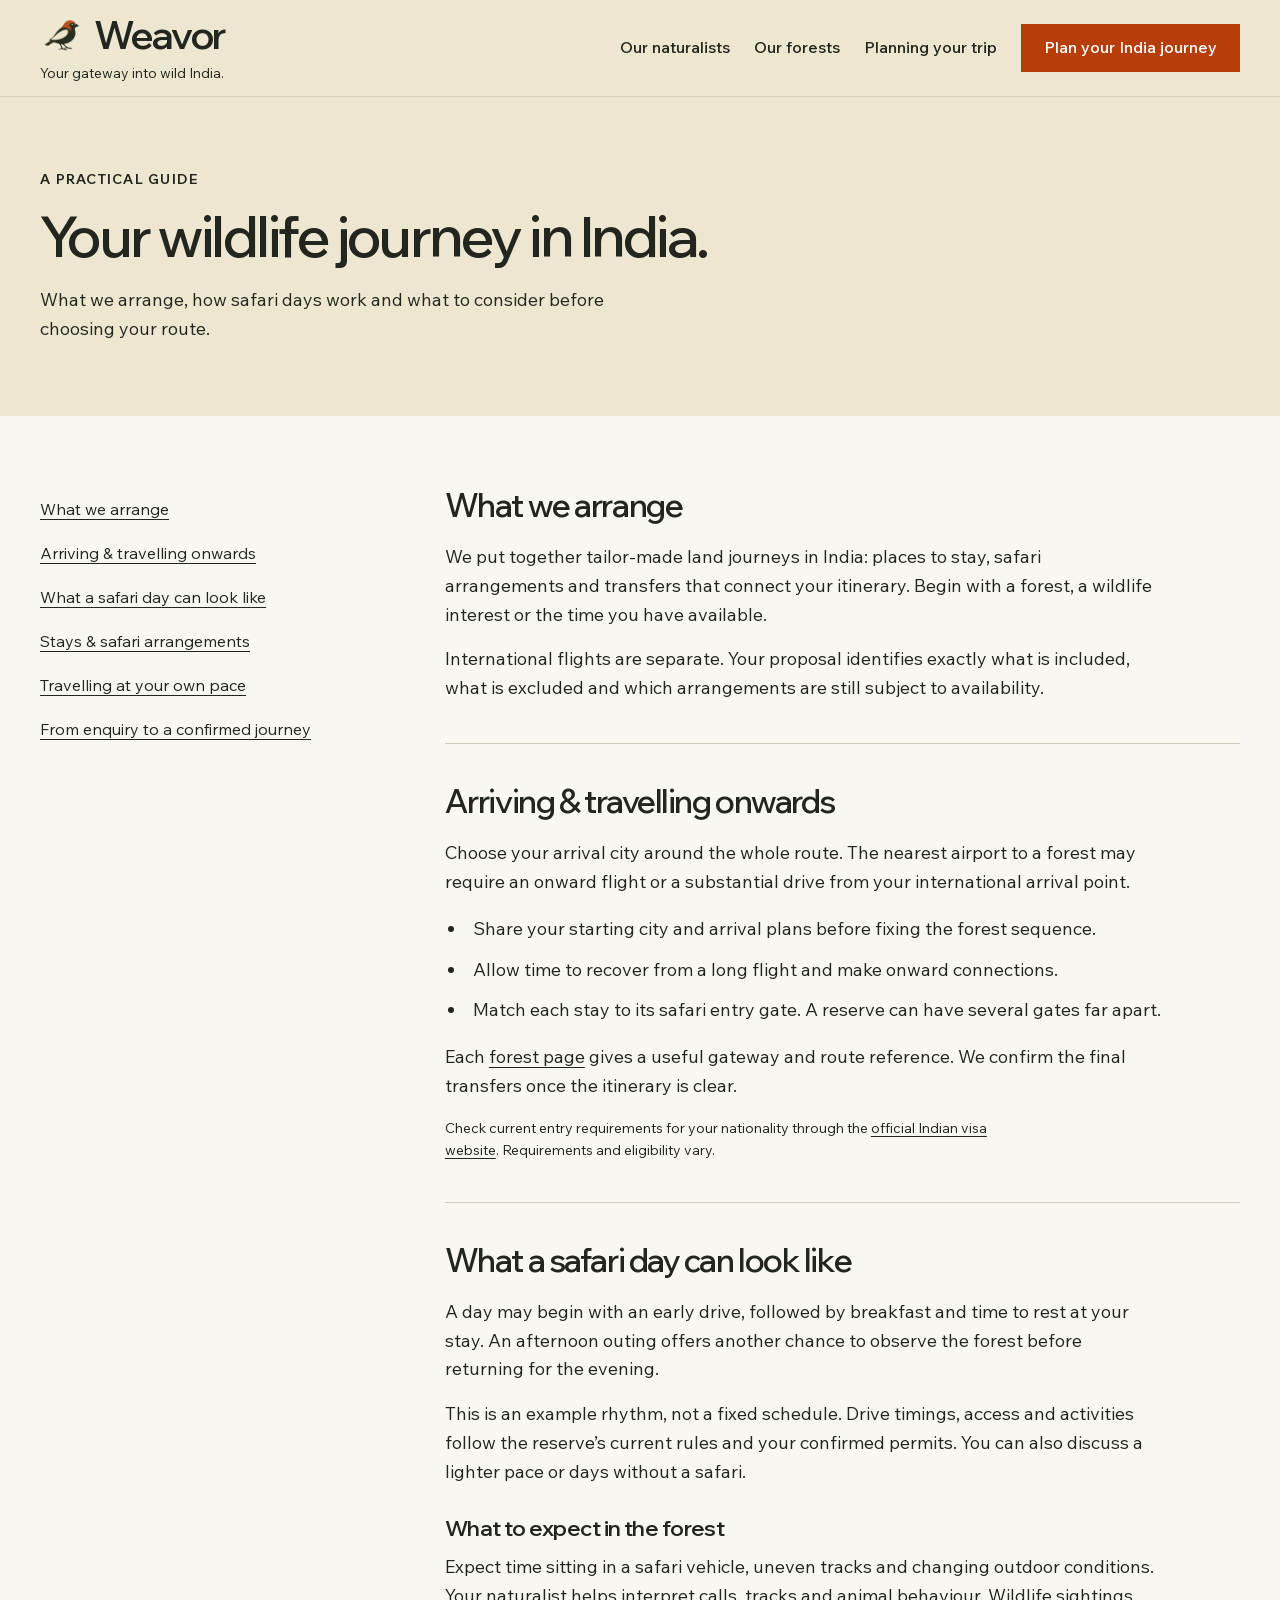
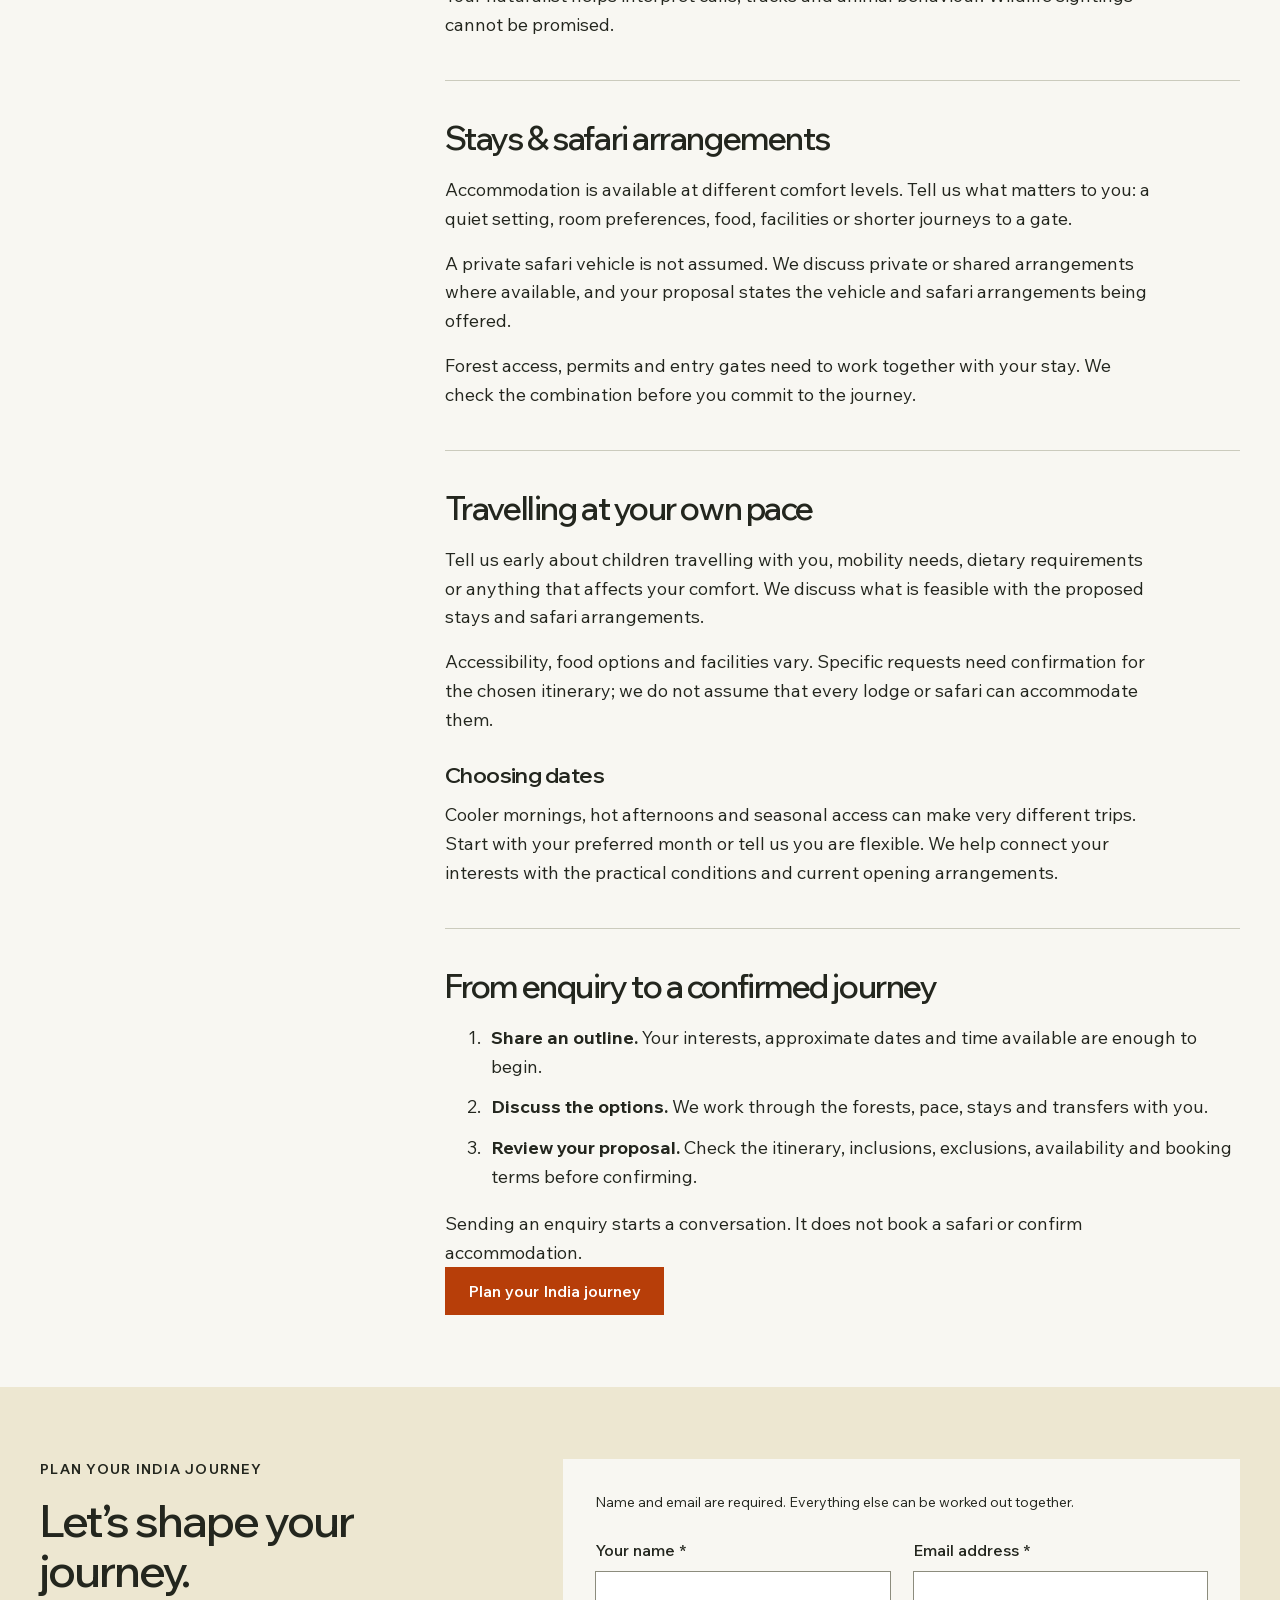
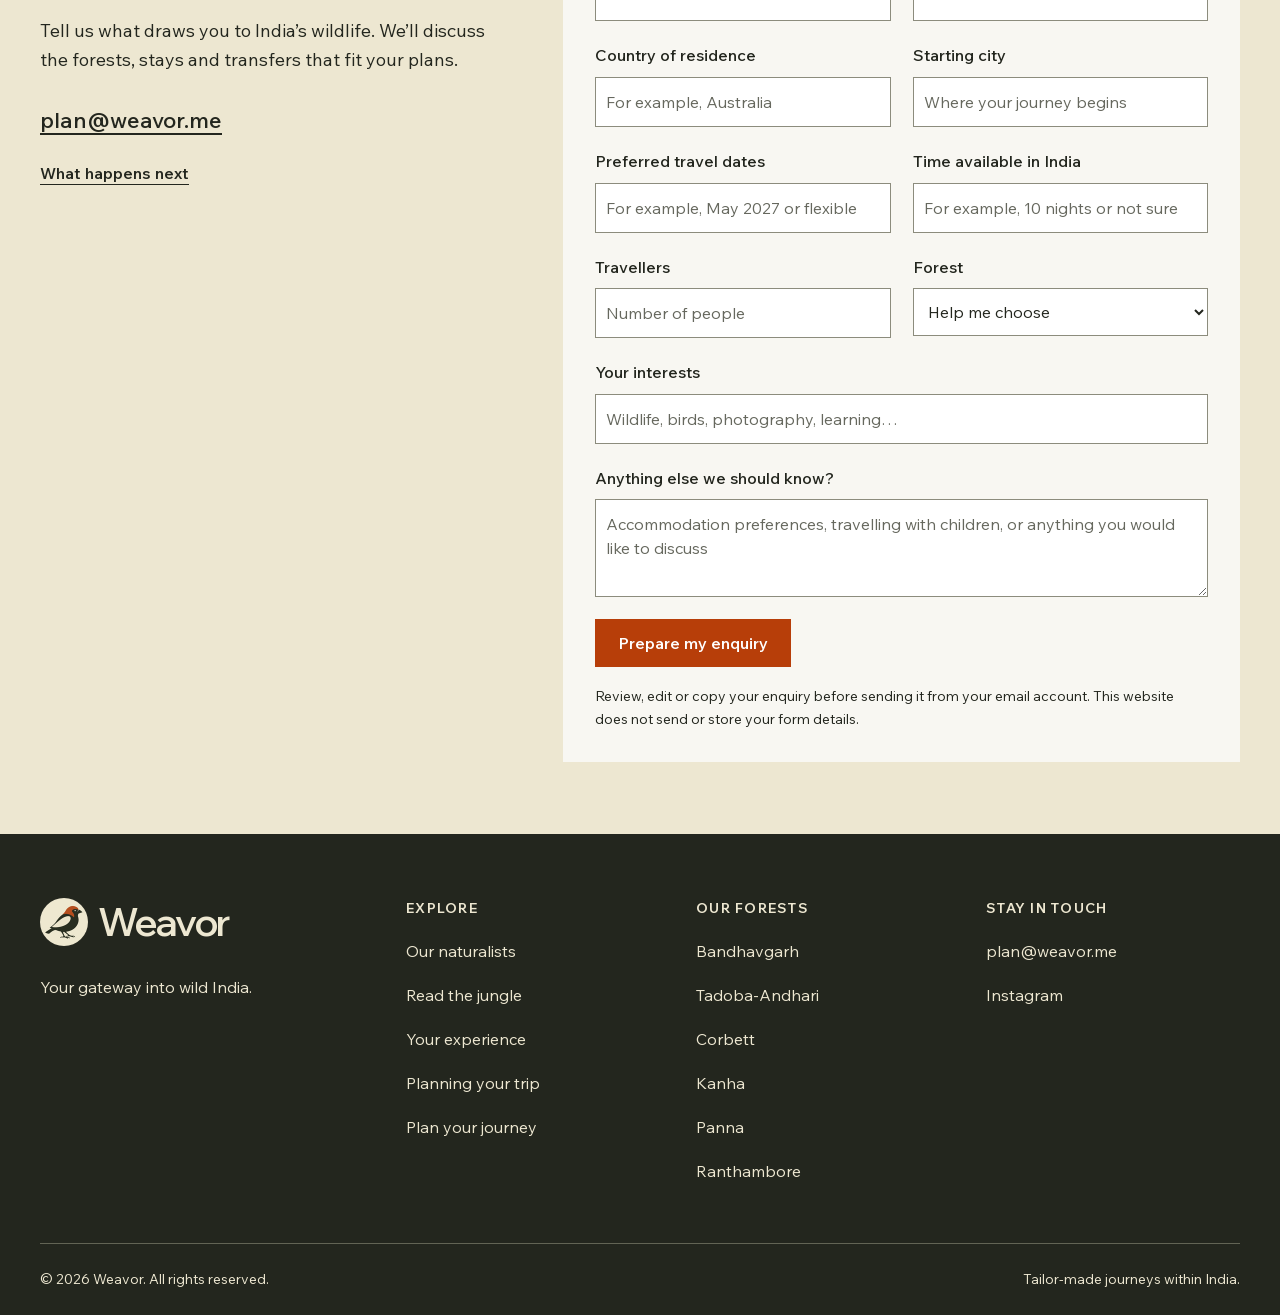
==== commit 0c9e67ce: "Publish new header and footer tagline" ====
--- a/planning-your-trip/index.html
+++ b/planning-your-trip/index.html
@@ -1 +1 @@
-<!DOCTYPE html><html lang="en"><head><link rel="icon" href="/favicon.ico" sizes="16x16 32x32 48x48"><link rel="icon" type="image/png" sizes="32x32" href="/weavor-bird-32.png"><link rel="icon" type="image/png" sizes="96x96" href="/weavor-bird-96.png"><link rel="apple-touch-icon" sizes="180x180" href="/apple-touch-icon.png"><meta charset="utf-8"><meta name="viewport" content="width=device-width, initial-scale=1"><title>Planning Your Wildlife Trip to India | Weavor</title><meta name="description" content="Plan your wildlife journey in India: arrival, transfers, safari days, places to stay and what Weavor arranges for international visitors."><meta name="theme-color" content="#ede7d1"><link rel="canonical" href="https://weavor.me/planning-your-trip/"><link rel="stylesheet" href="/assets/index-CJsccUwW.css"><link rel="stylesheet" href="/assets/forest-extension-d6c7fd600c.css"><meta property="og:title" content="Planning Your Wildlife Trip to India | Weavor"><meta property="og:description" content="Plan your wildlife journey in India: arrival, transfers, safari days, places to stay and what Weavor arranges for international visitors."><meta property="og:type" content="website"><meta property="og:url" content="https://weavor.me/planning-your-trip/"><meta property="og:image" content="https://weavor.me/assets/hero.jpg"><meta name="twitter:card" content="summary_large_image"><script type="module" src="/assets/forest-page-964463f481.js"></script></head><body class="static-page"><a class="skip-link" href="#main">Skip to content</a><header class="header"><div class="header-inner"><a class="wordmark" href="/#home" aria-label="Weavor home"><img class="brand-bird" src="/weavor-bird-96.png" width="96" height="96" alt="" aria-hidden="true" decoding="async"><span class="brand-name">Weavor</span><span class="brand-tagline">Wildlife journeys. Local knowledge.</span></a><button class="menu-toggle" type="button" aria-expanded="false" aria-controls="main-nav">Menu</button><nav class="nav" id="main-nav" aria-label="Main navigation"><a href="/#naturalists">Our naturalists</a><a href="/#reserves">Our forests</a><a href="/planning-your-trip/">Planning your trip</a><a class="button" href="#enquire">Plan your India journey</a></nav></div></header><main id="main"><section class="section-pad guide-hero"><div class="wrap"><p class="eyebrow">A practical guide</p><h1>Your wildlife journey in India.</h1><p class="section-intro">What we arrange, how safari days work and what to consider before choosing your route.</p></div></section><div class="wrap guide-layout section-pad"><nav class="guide-nav" aria-label="Planning guide sections"><a href="#what-we-arrange">What we arrange</a><a href="#arriving-in-india">Arriving &amp; travelling onwards</a><a href="#safari-day">What a safari day can look like</a><a href="#stays-and-safaris">Stays &amp; safari arrangements</a><a href="#your-needs">Travelling at your own pace</a><a href="#your-proposal">From enquiry to a confirmed journey</a></nav><div class="guide-content"><section id="what-we-arrange"><h2>What we arrange</h2><p>We put together tailor-made land journeys in India: places to stay, safari arrangements and transfers that connect your itinerary. Begin with a forest, a wildlife interest or the time you have available.</p><p>International flights are separate. Your proposal identifies exactly what is included, what is excluded and which arrangements are still subject to availability.</p></section><section id="arriving-in-india"><h2>Arriving &amp; travelling onwards</h2><p>Choose your arrival city around the whole route. The nearest airport to a forest may require an onward flight or a substantial drive from your international arrival point.</p><ul><li>Share your starting city and arrival plans before fixing the forest sequence.</li><li>Allow time to recover from a long flight and make onward connections.</li><li>Match each stay to its safari entry gate. A reserve can have several gates far apart.</li></ul><p>Each <a href="/#reserves">forest page</a> gives a useful gateway and route reference. We confirm the final transfers once the itinerary is clear.</p><p class="source-note">Check current entry requirements for your nationality through the <a href="https://indianvisaonline.gov.in/" target="_blank" rel="noreferrer">official Indian visa website</a>. Requirements and eligibility vary.</p></section><section id="safari-day"><h2>What a safari day can look like</h2><p>A day may begin with an early drive, followed by breakfast and time to rest at your stay. An afternoon outing offers another chance to observe the forest before returning for the evening.</p><p>This is an example rhythm, not a fixed schedule. Drive timings, access and activities follow the reserve’s current rules and your confirmed permits. You can also discuss a lighter pace or days without a safari.</p><h3>What to expect in the forest</h3><p>Expect time sitting in a safari vehicle, uneven tracks and changing outdoor conditions. Your naturalist helps interpret calls, tracks and animal behaviour. Wildlife sightings cannot be promised.</p></section><section id="stays-and-safaris"><h2>Stays &amp; safari arrangements</h2><p>Accommodation is available at different comfort levels. Tell us what matters to you: a quiet setting, room preferences, food, facilities or shorter journeys to a gate.</p><p>A private safari vehicle is not assumed. We discuss private or shared arrangements where available, and your proposal states the vehicle and safari arrangements being offered.</p><p>Forest access, permits and entry gates need to work together with your stay. We check the combination before you commit to the journey.</p></section><section id="your-needs"><h2>Travelling at your own pace</h2><p>Tell us early about children travelling with you, mobility needs, dietary requirements or anything that affects your comfort. We discuss what is feasible with the proposed stays and safari arrangements.</p><p>Accessibility, food options and facilities vary. Specific requests need confirmation for the chosen itinerary; we do not assume that every lodge or safari can accommodate them.</p><h3>Choosing dates</h3><p>Cooler mornings, hot afternoons and seasonal access can make very different trips. Start with your preferred month or tell us you are flexible. We help connect your interests with the practical conditions and current opening arrangements.</p></section><section id="your-proposal"><h2>From enquiry to a confirmed journey</h2><ol><li><strong>Share an outline.</strong> Your interests, approximate dates and time available are enough to begin.</li><li><strong>Discuss the options.</strong> We work through the forests, pace, stays and transfers with you.</li><li><strong>Review your proposal.</strong> Check the itinerary, inclusions, exclusions, availability and booking terms before confirming.</li></ol><p>Sending an enquiry starts a conversation. It does not book a safari or confirm accommodation.</p><a class="button" href="#enquire">Plan your India journey</a></section></div></div><section class="section-pad enquiry" id="enquire"><div class="wrap enquiry-layout"><div class="enquiry-copy"><p class="eyebrow">Plan your India journey</p><h2>Let’s shape your journey.</h2><p>Tell us what draws you to India’s wildlife. We’ll discuss the forests, stays and transfers that fit your plans.</p><a class="contact-email" href="mailto:plan@weavor.me">plan@weavor.me</a><a class="text-link" href="/planning-your-trip/#your-proposal">What happens next</a></div><div class="enquiry-panel"><form data-weavor-enquiry=""><p class="form-note">Name and email are required. Everything else can be worked out together.</p><div class="form-grid"><label>Your name <span aria-hidden="true">*</span><input id="your-name" name="name" autocomplete="name" required=""></label><label>Email address <span aria-hidden="true">*</span><input name="email" type="email" autocomplete="email" required=""></label><label>Country of residence<input name="country" autocomplete="country-name" placeholder="For example, Australia"></label><label>Starting city<input name="startingCity" placeholder="Where your journey begins"></label><label>Preferred travel dates<input name="dates" placeholder="For example, May 2027 or flexible"></label><label>Time available in India<input name="duration" placeholder="For example, 10 nights or not sure"></label><label>Travellers<input name="travellers" type="number" min="1" max="99" placeholder="Number of people"></label><label>Forest<select name="forest"><option>Help me choose</option><option>More than one forest</option><option>Bandhavgarh</option><option>Tadoba-Andhari</option><option>Corbett</option><option>Kanha</option><option>Panna</option><option>Ranthambore</option></select></label></div><label>Your interests<input name="interests" placeholder="Wildlife, birds, photography, learning…"></label><label>Anything else we should know?<textarea name="message" rows="3" placeholder="Accommodation preferences, travelling with children, or anything you would like to discuss"></textarea></label><button class="button" type="submit" disabled="">Prepare my enquiry</button><p class="form-note">Review, edit or copy your enquiry before sending it from your email account. This website does not send or store your form details.</p><noscript><p>Please email <a href="mailto:plan@weavor.me">plan@weavor.me</a> directly. JavaScript is needed for the enquiry preview.</p></noscript></form></div></div></section></main><footer class="footer"><div class="footer-top wrap"><div><a class="footer-wordmark" href="/#home" aria-label="Weavor home"><img class="brand-bird" src="/weavor-bird-96.png" width="96" height="96" alt="" aria-hidden="true" decoding="async"><span class="brand-name">Weavor</span></a><p>Wildlife journeys in India.<br>Planned around you.</p></div><div><p class="eyebrow">Explore</p><a href="/#naturalists">Our naturalists</a><a href="/#read-the-jungle">Read the jungle</a><a href="/#experience">Your experience</a><a href="/planning-your-trip/">Planning your trip</a><a href="#enquire">Plan your journey</a></div><div><p class="eyebrow">Our forests</p><a href="/forests/bandhavgarh/">Bandhavgarh</a><a href="/forests/tadoba-andhari/">Tadoba-Andhari</a><a href="/forests/corbett/">Corbett</a><a href="/forests/kanha/">Kanha</a><a href="/forests/panna/">Panna</a><a href="/forests/ranthambore/">Ranthambore</a></div><div><p class="eyebrow">Stay in touch</p><a href="mailto:plan@weavor.me">plan@weavor.me</a><a href="https://www.instagram.com/weavor.experience/" target="_blank" rel="noreferrer">Instagram</a></div></div><div class="footer-bottom wrap"><span>© 2026 Weavor. All rights reserved.</span><span>Tailor-made journeys within India.</span></div></footer></body></html>+<!DOCTYPE html><html lang="en"><head><link rel="icon" href="/favicon.ico" sizes="16x16 32x32 48x48"><link rel="icon" type="image/png" sizes="32x32" href="/weavor-bird-32.png"><link rel="icon" type="image/png" sizes="96x96" href="/weavor-bird-96.png"><link rel="apple-touch-icon" sizes="180x180" href="/apple-touch-icon.png"><meta charset="utf-8"><meta name="viewport" content="width=device-width, initial-scale=1"><title>Planning Your Wildlife Trip to India | Weavor</title><meta name="description" content="Plan your wildlife journey in India: arrival, transfers, safari days, places to stay and what Weavor arranges for international visitors."><meta name="theme-color" content="#ede7d1"><link rel="canonical" href="https://weavor.me/planning-your-trip/"><link rel="stylesheet" href="/assets/index-CJsccUwW.css"><link rel="stylesheet" href="/assets/forest-extension-d6c7fd600c.css"><meta property="og:title" content="Planning Your Wildlife Trip to India | Weavor"><meta property="og:description" content="Plan your wildlife journey in India: arrival, transfers, safari days, places to stay and what Weavor arranges for international visitors."><meta property="og:type" content="website"><meta property="og:url" content="https://weavor.me/planning-your-trip/"><meta property="og:image" content="https://weavor.me/assets/hero.jpg"><meta name="twitter:card" content="summary_large_image"><script type="module" src="/assets/forest-page-964463f481.js"></script></head><body class="static-page"><a class="skip-link" href="#main">Skip to content</a><header class="header"><div class="header-inner"><a class="wordmark" href="/#home" aria-label="Weavor home"><img class="brand-bird" src="/weavor-bird-96.png" width="96" height="96" alt="" aria-hidden="true" decoding="async"><span class="brand-name">Weavor</span><span class="brand-tagline">Your gateway into wild India.</span></a><button class="menu-toggle" type="button" aria-expanded="false" aria-controls="main-nav">Menu</button><nav class="nav" id="main-nav" aria-label="Main navigation"><a href="/#naturalists">Our naturalists</a><a href="/#reserves">Our forests</a><a href="/planning-your-trip/">Planning your trip</a><a class="button" href="#enquire">Plan your India journey</a></nav></div></header><main id="main"><section class="section-pad guide-hero"><div class="wrap"><p class="eyebrow">A practical guide</p><h1>Your wildlife journey in India.</h1><p class="section-intro">What we arrange, how safari days work and what to consider before choosing your route.</p></div></section><div class="wrap guide-layout section-pad"><nav class="guide-nav" aria-label="Planning guide sections"><a href="#what-we-arrange">What we arrange</a><a href="#arriving-in-india">Arriving &amp; travelling onwards</a><a href="#safari-day">What a safari day can look like</a><a href="#stays-and-safaris">Stays &amp; safari arrangements</a><a href="#your-needs">Travelling at your own pace</a><a href="#your-proposal">From enquiry to a confirmed journey</a></nav><div class="guide-content"><section id="what-we-arrange"><h2>What we arrange</h2><p>We put together tailor-made land journeys in India: places to stay, safari arrangements and transfers that connect your itinerary. Begin with a forest, a wildlife interest or the time you have available.</p><p>International flights are separate. Your proposal identifies exactly what is included, what is excluded and which arrangements are still subject to availability.</p></section><section id="arriving-in-india"><h2>Arriving &amp; travelling onwards</h2><p>Choose your arrival city around the whole route. The nearest airport to a forest may require an onward flight or a substantial drive from your international arrival point.</p><ul><li>Share your starting city and arrival plans before fixing the forest sequence.</li><li>Allow time to recover from a long flight and make onward connections.</li><li>Match each stay to its safari entry gate. A reserve can have several gates far apart.</li></ul><p>Each <a href="/#reserves">forest page</a> gives a useful gateway and route reference. We confirm the final transfers once the itinerary is clear.</p><p class="source-note">Check current entry requirements for your nationality through the <a href="https://indianvisaonline.gov.in/" target="_blank" rel="noreferrer">official Indian visa website</a>. Requirements and eligibility vary.</p></section><section id="safari-day"><h2>What a safari day can look like</h2><p>A day may begin with an early drive, followed by breakfast and time to rest at your stay. An afternoon outing offers another chance to observe the forest before returning for the evening.</p><p>This is an example rhythm, not a fixed schedule. Drive timings, access and activities follow the reserve’s current rules and your confirmed permits. You can also discuss a lighter pace or days without a safari.</p><h3>What to expect in the forest</h3><p>Expect time sitting in a safari vehicle, uneven tracks and changing outdoor conditions. Your naturalist helps interpret calls, tracks and animal behaviour. Wildlife sightings cannot be promised.</p></section><section id="stays-and-safaris"><h2>Stays &amp; safari arrangements</h2><p>Accommodation is available at different comfort levels. Tell us what matters to you: a quiet setting, room preferences, food, facilities or shorter journeys to a gate.</p><p>A private safari vehicle is not assumed. We discuss private or shared arrangements where available, and your proposal states the vehicle and safari arrangements being offered.</p><p>Forest access, permits and entry gates need to work together with your stay. We check the combination before you commit to the journey.</p></section><section id="your-needs"><h2>Travelling at your own pace</h2><p>Tell us early about children travelling with you, mobility needs, dietary requirements or anything that affects your comfort. We discuss what is feasible with the proposed stays and safari arrangements.</p><p>Accessibility, food options and facilities vary. Specific requests need confirmation for the chosen itinerary; we do not assume that every lodge or safari can accommodate them.</p><h3>Choosing dates</h3><p>Cooler mornings, hot afternoons and seasonal access can make very different trips. Start with your preferred month or tell us you are flexible. We help connect your interests with the practical conditions and current opening arrangements.</p></section><section id="your-proposal"><h2>From enquiry to a confirmed journey</h2><ol><li><strong>Share an outline.</strong> Your interests, approximate dates and time available are enough to begin.</li><li><strong>Discuss the options.</strong> We work through the forests, pace, stays and transfers with you.</li><li><strong>Review your proposal.</strong> Check the itinerary, inclusions, exclusions, availability and booking terms before confirming.</li></ol><p>Sending an enquiry starts a conversation. It does not book a safari or confirm accommodation.</p><a class="button" href="#enquire">Plan your India journey</a></section></div></div><section class="section-pad enquiry" id="enquire"><div class="wrap enquiry-layout"><div class="enquiry-copy"><p class="eyebrow">Plan your India journey</p><h2>Let’s shape your journey.</h2><p>Tell us what draws you to India’s wildlife. We’ll discuss the forests, stays and transfers that fit your plans.</p><a class="contact-email" href="mailto:plan@weavor.me">plan@weavor.me</a><a class="text-link" href="/planning-your-trip/#your-proposal">What happens next</a></div><div class="enquiry-panel"><form data-weavor-enquiry=""><p class="form-note">Name and email are required. Everything else can be worked out together.</p><div class="form-grid"><label>Your name <span aria-hidden="true">*</span><input id="your-name" name="name" autocomplete="name" required=""></label><label>Email address <span aria-hidden="true">*</span><input name="email" type="email" autocomplete="email" required=""></label><label>Country of residence<input name="country" autocomplete="country-name" placeholder="For example, Australia"></label><label>Starting city<input name="startingCity" placeholder="Where your journey begins"></label><label>Preferred travel dates<input name="dates" placeholder="For example, May 2027 or flexible"></label><label>Time available in India<input name="duration" placeholder="For example, 10 nights or not sure"></label><label>Travellers<input name="travellers" type="number" min="1" max="99" placeholder="Number of people"></label><label>Forest<select name="forest"><option>Help me choose</option><option>More than one forest</option><option>Bandhavgarh</option><option>Tadoba-Andhari</option><option>Corbett</option><option>Kanha</option><option>Panna</option><option>Ranthambore</option></select></label></div><label>Your interests<input name="interests" placeholder="Wildlife, birds, photography, learning…"></label><label>Anything else we should know?<textarea name="message" rows="3" placeholder="Accommodation preferences, travelling with children, or anything you would like to discuss"></textarea></label><button class="button" type="submit" disabled="">Prepare my enquiry</button><p class="form-note">Review, edit or copy your enquiry before sending it from your email account. This website does not send or store your form details.</p><noscript><p>Please email <a href="mailto:plan@weavor.me">plan@weavor.me</a> directly. JavaScript is needed for the enquiry preview.</p></noscript></form></div></div></section></main><footer class="footer"><div class="footer-top wrap"><div><a class="footer-wordmark" href="/#home" aria-label="Weavor home"><img class="brand-bird" src="/weavor-bird-96.png" width="96" height="96" alt="" aria-hidden="true" decoding="async"><span class="brand-name">Weavor</span></a><p>Your gateway into wild India.</p></div><div><p class="eyebrow">Explore</p><a href="/#naturalists">Our naturalists</a><a href="/#read-the-jungle">Read the jungle</a><a href="/#experience">Your experience</a><a href="/planning-your-trip/">Planning your trip</a><a href="#enquire">Plan your journey</a></div><div><p class="eyebrow">Our forests</p><a href="/forests/bandhavgarh/">Bandhavgarh</a><a href="/forests/tadoba-andhari/">Tadoba-Andhari</a><a href="/forests/corbett/">Corbett</a><a href="/forests/kanha/">Kanha</a><a href="/forests/panna/">Panna</a><a href="/forests/ranthambore/">Ranthambore</a></div><div><p class="eyebrow">Stay in touch</p><a href="mailto:plan@weavor.me">plan@weavor.me</a><a href="https://www.instagram.com/weavor.experience/" target="_blank" rel="noreferrer">Instagram</a></div></div><div class="footer-bottom wrap"><span>© 2026 Weavor. All rights reserved.</span><span>Tailor-made journeys within India.</span></div></footer></body></html>
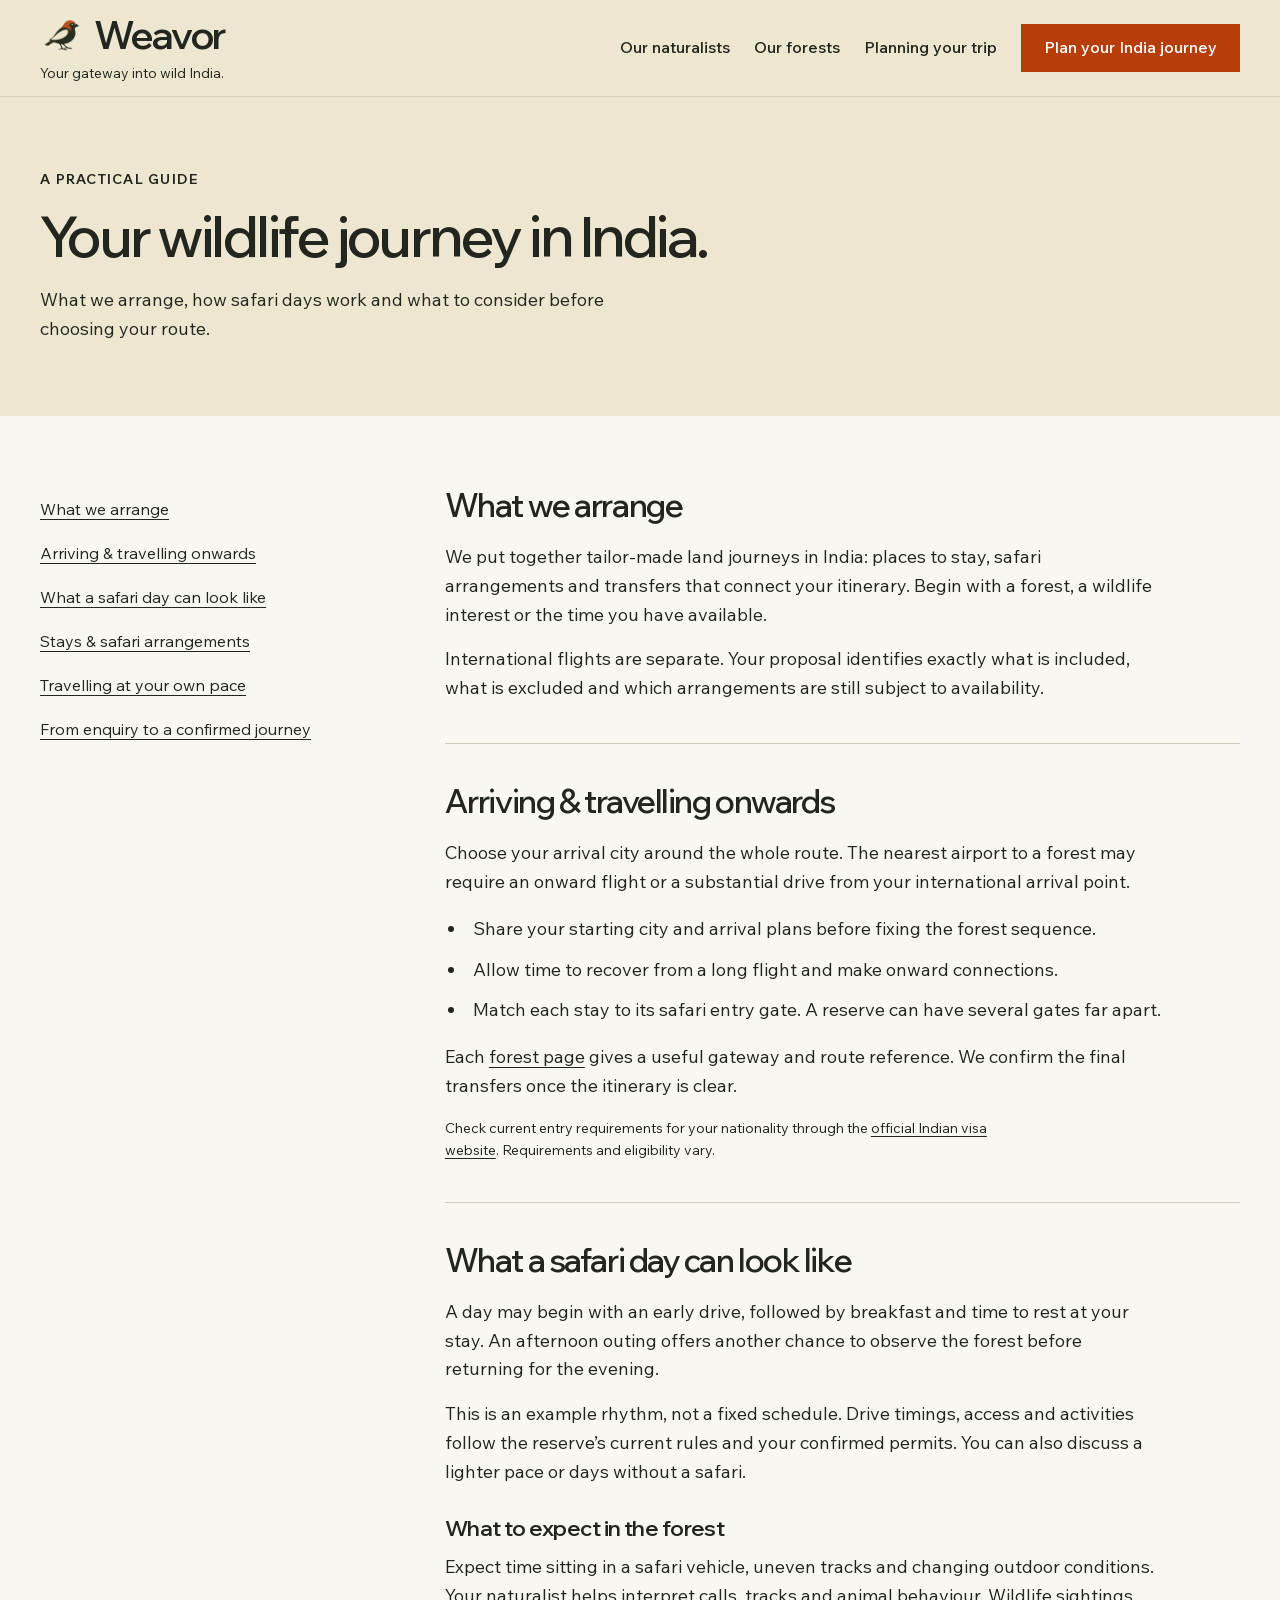
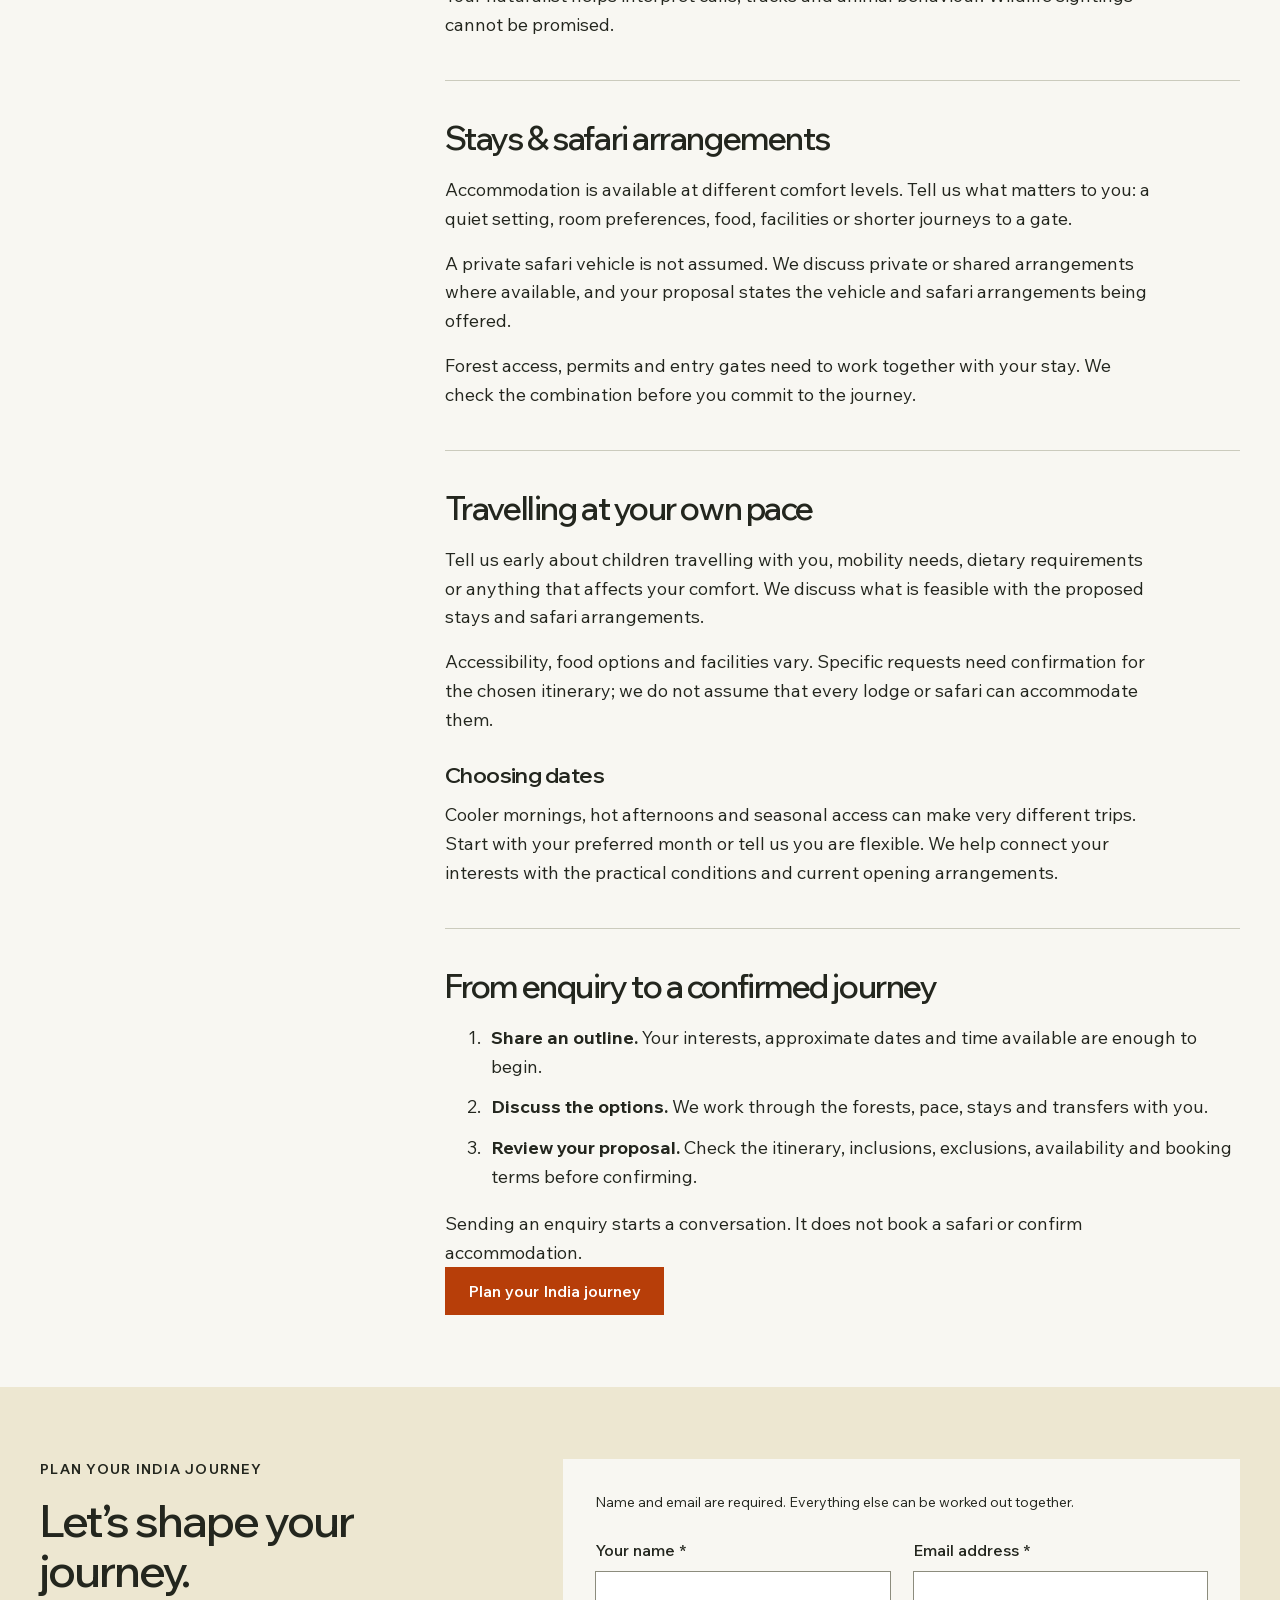
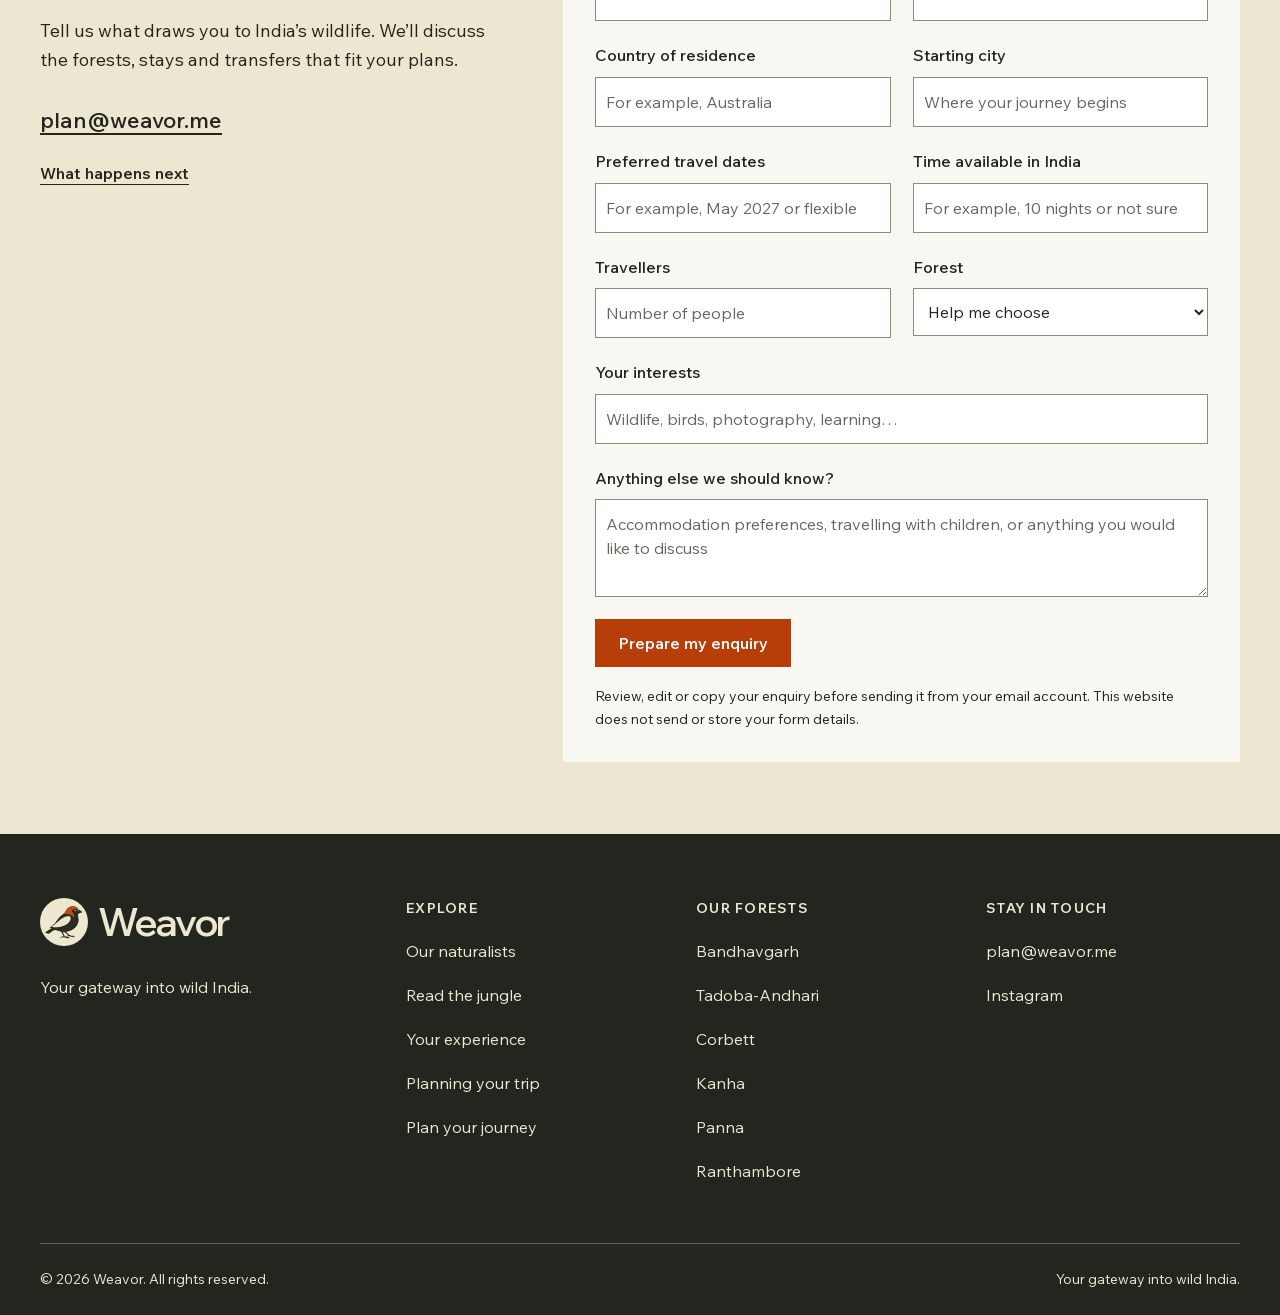
==== commit 9a3f36ab: "Publish footer bottom tagline replacement" ====
--- a/planning-your-trip/index.html
+++ b/planning-your-trip/index.html
@@ -1 +1 @@
-<!DOCTYPE html><html lang="en"><head><link rel="icon" href="/favicon.ico" sizes="16x16 32x32 48x48"><link rel="icon" type="image/png" sizes="32x32" href="/weavor-bird-32.png"><link rel="icon" type="image/png" sizes="96x96" href="/weavor-bird-96.png"><link rel="apple-touch-icon" sizes="180x180" href="/apple-touch-icon.png"><meta charset="utf-8"><meta name="viewport" content="width=device-width, initial-scale=1"><title>Planning Your Wildlife Trip to India | Weavor</title><meta name="description" content="Plan your wildlife journey in India: arrival, transfers, safari days, places to stay and what Weavor arranges for international visitors."><meta name="theme-color" content="#ede7d1"><link rel="canonical" href="https://weavor.me/planning-your-trip/"><link rel="stylesheet" href="/assets/index-CJsccUwW.css"><link rel="stylesheet" href="/assets/forest-extension-d6c7fd600c.css"><meta property="og:title" content="Planning Your Wildlife Trip to India | Weavor"><meta property="og:description" content="Plan your wildlife journey in India: arrival, transfers, safari days, places to stay and what Weavor arranges for international visitors."><meta property="og:type" content="website"><meta property="og:url" content="https://weavor.me/planning-your-trip/"><meta property="og:image" content="https://weavor.me/assets/hero.jpg"><meta name="twitter:card" content="summary_large_image"><script type="module" src="/assets/forest-page-964463f481.js"></script></head><body class="static-page"><a class="skip-link" href="#main">Skip to content</a><header class="header"><div class="header-inner"><a class="wordmark" href="/#home" aria-label="Weavor home"><img class="brand-bird" src="/weavor-bird-96.png" width="96" height="96" alt="" aria-hidden="true" decoding="async"><span class="brand-name">Weavor</span><span class="brand-tagline">Your gateway into wild India.</span></a><button class="menu-toggle" type="button" aria-expanded="false" aria-controls="main-nav">Menu</button><nav class="nav" id="main-nav" aria-label="Main navigation"><a href="/#naturalists">Our naturalists</a><a href="/#reserves">Our forests</a><a href="/planning-your-trip/">Planning your trip</a><a class="button" href="#enquire">Plan your India journey</a></nav></div></header><main id="main"><section class="section-pad guide-hero"><div class="wrap"><p class="eyebrow">A practical guide</p><h1>Your wildlife journey in India.</h1><p class="section-intro">What we arrange, how safari days work and what to consider before choosing your route.</p></div></section><div class="wrap guide-layout section-pad"><nav class="guide-nav" aria-label="Planning guide sections"><a href="#what-we-arrange">What we arrange</a><a href="#arriving-in-india">Arriving &amp; travelling onwards</a><a href="#safari-day">What a safari day can look like</a><a href="#stays-and-safaris">Stays &amp; safari arrangements</a><a href="#your-needs">Travelling at your own pace</a><a href="#your-proposal">From enquiry to a confirmed journey</a></nav><div class="guide-content"><section id="what-we-arrange"><h2>What we arrange</h2><p>We put together tailor-made land journeys in India: places to stay, safari arrangements and transfers that connect your itinerary. Begin with a forest, a wildlife interest or the time you have available.</p><p>International flights are separate. Your proposal identifies exactly what is included, what is excluded and which arrangements are still subject to availability.</p></section><section id="arriving-in-india"><h2>Arriving &amp; travelling onwards</h2><p>Choose your arrival city around the whole route. The nearest airport to a forest may require an onward flight or a substantial drive from your international arrival point.</p><ul><li>Share your starting city and arrival plans before fixing the forest sequence.</li><li>Allow time to recover from a long flight and make onward connections.</li><li>Match each stay to its safari entry gate. A reserve can have several gates far apart.</li></ul><p>Each <a href="/#reserves">forest page</a> gives a useful gateway and route reference. We confirm the final transfers once the itinerary is clear.</p><p class="source-note">Check current entry requirements for your nationality through the <a href="https://indianvisaonline.gov.in/" target="_blank" rel="noreferrer">official Indian visa website</a>. Requirements and eligibility vary.</p></section><section id="safari-day"><h2>What a safari day can look like</h2><p>A day may begin with an early drive, followed by breakfast and time to rest at your stay. An afternoon outing offers another chance to observe the forest before returning for the evening.</p><p>This is an example rhythm, not a fixed schedule. Drive timings, access and activities follow the reserve’s current rules and your confirmed permits. You can also discuss a lighter pace or days without a safari.</p><h3>What to expect in the forest</h3><p>Expect time sitting in a safari vehicle, uneven tracks and changing outdoor conditions. Your naturalist helps interpret calls, tracks and animal behaviour. Wildlife sightings cannot be promised.</p></section><section id="stays-and-safaris"><h2>Stays &amp; safari arrangements</h2><p>Accommodation is available at different comfort levels. Tell us what matters to you: a quiet setting, room preferences, food, facilities or shorter journeys to a gate.</p><p>A private safari vehicle is not assumed. We discuss private or shared arrangements where available, and your proposal states the vehicle and safari arrangements being offered.</p><p>Forest access, permits and entry gates need to work together with your stay. We check the combination before you commit to the journey.</p></section><section id="your-needs"><h2>Travelling at your own pace</h2><p>Tell us early about children travelling with you, mobility needs, dietary requirements or anything that affects your comfort. We discuss what is feasible with the proposed stays and safari arrangements.</p><p>Accessibility, food options and facilities vary. Specific requests need confirmation for the chosen itinerary; we do not assume that every lodge or safari can accommodate them.</p><h3>Choosing dates</h3><p>Cooler mornings, hot afternoons and seasonal access can make very different trips. Start with your preferred month or tell us you are flexible. We help connect your interests with the practical conditions and current opening arrangements.</p></section><section id="your-proposal"><h2>From enquiry to a confirmed journey</h2><ol><li><strong>Share an outline.</strong> Your interests, approximate dates and time available are enough to begin.</li><li><strong>Discuss the options.</strong> We work through the forests, pace, stays and transfers with you.</li><li><strong>Review your proposal.</strong> Check the itinerary, inclusions, exclusions, availability and booking terms before confirming.</li></ol><p>Sending an enquiry starts a conversation. It does not book a safari or confirm accommodation.</p><a class="button" href="#enquire">Plan your India journey</a></section></div></div><section class="section-pad enquiry" id="enquire"><div class="wrap enquiry-layout"><div class="enquiry-copy"><p class="eyebrow">Plan your India journey</p><h2>Let’s shape your journey.</h2><p>Tell us what draws you to India’s wildlife. We’ll discuss the forests, stays and transfers that fit your plans.</p><a class="contact-email" href="mailto:plan@weavor.me">plan@weavor.me</a><a class="text-link" href="/planning-your-trip/#your-proposal">What happens next</a></div><div class="enquiry-panel"><form data-weavor-enquiry=""><p class="form-note">Name and email are required. Everything else can be worked out together.</p><div class="form-grid"><label>Your name <span aria-hidden="true">*</span><input id="your-name" name="name" autocomplete="name" required=""></label><label>Email address <span aria-hidden="true">*</span><input name="email" type="email" autocomplete="email" required=""></label><label>Country of residence<input name="country" autocomplete="country-name" placeholder="For example, Australia"></label><label>Starting city<input name="startingCity" placeholder="Where your journey begins"></label><label>Preferred travel dates<input name="dates" placeholder="For example, May 2027 or flexible"></label><label>Time available in India<input name="duration" placeholder="For example, 10 nights or not sure"></label><label>Travellers<input name="travellers" type="number" min="1" max="99" placeholder="Number of people"></label><label>Forest<select name="forest"><option>Help me choose</option><option>More than one forest</option><option>Bandhavgarh</option><option>Tadoba-Andhari</option><option>Corbett</option><option>Kanha</option><option>Panna</option><option>Ranthambore</option></select></label></div><label>Your interests<input name="interests" placeholder="Wildlife, birds, photography, learning…"></label><label>Anything else we should know?<textarea name="message" rows="3" placeholder="Accommodation preferences, travelling with children, or anything you would like to discuss"></textarea></label><button class="button" type="submit" disabled="">Prepare my enquiry</button><p class="form-note">Review, edit or copy your enquiry before sending it from your email account. This website does not send or store your form details.</p><noscript><p>Please email <a href="mailto:plan@weavor.me">plan@weavor.me</a> directly. JavaScript is needed for the enquiry preview.</p></noscript></form></div></div></section></main><footer class="footer"><div class="footer-top wrap"><div><a class="footer-wordmark" href="/#home" aria-label="Weavor home"><img class="brand-bird" src="/weavor-bird-96.png" width="96" height="96" alt="" aria-hidden="true" decoding="async"><span class="brand-name">Weavor</span></a><p>Your gateway into wild India.</p></div><div><p class="eyebrow">Explore</p><a href="/#naturalists">Our naturalists</a><a href="/#read-the-jungle">Read the jungle</a><a href="/#experience">Your experience</a><a href="/planning-your-trip/">Planning your trip</a><a href="#enquire">Plan your journey</a></div><div><p class="eyebrow">Our forests</p><a href="/forests/bandhavgarh/">Bandhavgarh</a><a href="/forests/tadoba-andhari/">Tadoba-Andhari</a><a href="/forests/corbett/">Corbett</a><a href="/forests/kanha/">Kanha</a><a href="/forests/panna/">Panna</a><a href="/forests/ranthambore/">Ranthambore</a></div><div><p class="eyebrow">Stay in touch</p><a href="mailto:plan@weavor.me">plan@weavor.me</a><a href="https://www.instagram.com/weavor.experience/" target="_blank" rel="noreferrer">Instagram</a></div></div><div class="footer-bottom wrap"><span>© 2026 Weavor. All rights reserved.</span><span>Tailor-made journeys within India.</span></div></footer></body></html>+<!DOCTYPE html><html lang="en"><head><link rel="icon" href="/favicon.ico" sizes="16x16 32x32 48x48"><link rel="icon" type="image/png" sizes="32x32" href="/weavor-bird-32.png"><link rel="icon" type="image/png" sizes="96x96" href="/weavor-bird-96.png"><link rel="apple-touch-icon" sizes="180x180" href="/apple-touch-icon.png"><meta charset="utf-8"><meta name="viewport" content="width=device-width, initial-scale=1"><title>Planning Your Wildlife Trip to India | Weavor</title><meta name="description" content="Plan your wildlife journey in India: arrival, transfers, safari days, places to stay and what Weavor arranges for international visitors."><meta name="theme-color" content="#ede7d1"><link rel="canonical" href="https://weavor.me/planning-your-trip/"><link rel="stylesheet" href="/assets/index-CJsccUwW.css"><link rel="stylesheet" href="/assets/forest-extension-d6c7fd600c.css"><meta property="og:title" content="Planning Your Wildlife Trip to India | Weavor"><meta property="og:description" content="Plan your wildlife journey in India: arrival, transfers, safari days, places to stay and what Weavor arranges for international visitors."><meta property="og:type" content="website"><meta property="og:url" content="https://weavor.me/planning-your-trip/"><meta property="og:image" content="https://weavor.me/assets/hero.jpg"><meta name="twitter:card" content="summary_large_image"><script type="module" src="/assets/forest-page-964463f481.js"></script></head><body class="static-page"><a class="skip-link" href="#main">Skip to content</a><header class="header"><div class="header-inner"><a class="wordmark" href="/#home" aria-label="Weavor home"><img class="brand-bird" src="/weavor-bird-96.png" width="96" height="96" alt="" aria-hidden="true" decoding="async"><span class="brand-name">Weavor</span><span class="brand-tagline">Your gateway into wild India.</span></a><button class="menu-toggle" type="button" aria-expanded="false" aria-controls="main-nav">Menu</button><nav class="nav" id="main-nav" aria-label="Main navigation"><a href="/#naturalists">Our naturalists</a><a href="/#reserves">Our forests</a><a href="/planning-your-trip/">Planning your trip</a><a class="button" href="#enquire">Plan your India journey</a></nav></div></header><main id="main"><section class="section-pad guide-hero"><div class="wrap"><p class="eyebrow">A practical guide</p><h1>Your wildlife journey in India.</h1><p class="section-intro">What we arrange, how safari days work and what to consider before choosing your route.</p></div></section><div class="wrap guide-layout section-pad"><nav class="guide-nav" aria-label="Planning guide sections"><a href="#what-we-arrange">What we arrange</a><a href="#arriving-in-india">Arriving &amp; travelling onwards</a><a href="#safari-day">What a safari day can look like</a><a href="#stays-and-safaris">Stays &amp; safari arrangements</a><a href="#your-needs">Travelling at your own pace</a><a href="#your-proposal">From enquiry to a confirmed journey</a></nav><div class="guide-content"><section id="what-we-arrange"><h2>What we arrange</h2><p>We put together tailor-made land journeys in India: places to stay, safari arrangements and transfers that connect your itinerary. Begin with a forest, a wildlife interest or the time you have available.</p><p>International flights are separate. Your proposal identifies exactly what is included, what is excluded and which arrangements are still subject to availability.</p></section><section id="arriving-in-india"><h2>Arriving &amp; travelling onwards</h2><p>Choose your arrival city around the whole route. The nearest airport to a forest may require an onward flight or a substantial drive from your international arrival point.</p><ul><li>Share your starting city and arrival plans before fixing the forest sequence.</li><li>Allow time to recover from a long flight and make onward connections.</li><li>Match each stay to its safari entry gate. A reserve can have several gates far apart.</li></ul><p>Each <a href="/#reserves">forest page</a> gives a useful gateway and route reference. We confirm the final transfers once the itinerary is clear.</p><p class="source-note">Check current entry requirements for your nationality through the <a href="https://indianvisaonline.gov.in/" target="_blank" rel="noreferrer">official Indian visa website</a>. Requirements and eligibility vary.</p></section><section id="safari-day"><h2>What a safari day can look like</h2><p>A day may begin with an early drive, followed by breakfast and time to rest at your stay. An afternoon outing offers another chance to observe the forest before returning for the evening.</p><p>This is an example rhythm, not a fixed schedule. Drive timings, access and activities follow the reserve’s current rules and your confirmed permits. You can also discuss a lighter pace or days without a safari.</p><h3>What to expect in the forest</h3><p>Expect time sitting in a safari vehicle, uneven tracks and changing outdoor conditions. Your naturalist helps interpret calls, tracks and animal behaviour. Wildlife sightings cannot be promised.</p></section><section id="stays-and-safaris"><h2>Stays &amp; safari arrangements</h2><p>Accommodation is available at different comfort levels. Tell us what matters to you: a quiet setting, room preferences, food, facilities or shorter journeys to a gate.</p><p>A private safari vehicle is not assumed. We discuss private or shared arrangements where available, and your proposal states the vehicle and safari arrangements being offered.</p><p>Forest access, permits and entry gates need to work together with your stay. We check the combination before you commit to the journey.</p></section><section id="your-needs"><h2>Travelling at your own pace</h2><p>Tell us early about children travelling with you, mobility needs, dietary requirements or anything that affects your comfort. We discuss what is feasible with the proposed stays and safari arrangements.</p><p>Accessibility, food options and facilities vary. Specific requests need confirmation for the chosen itinerary; we do not assume that every lodge or safari can accommodate them.</p><h3>Choosing dates</h3><p>Cooler mornings, hot afternoons and seasonal access can make very different trips. Start with your preferred month or tell us you are flexible. We help connect your interests with the practical conditions and current opening arrangements.</p></section><section id="your-proposal"><h2>From enquiry to a confirmed journey</h2><ol><li><strong>Share an outline.</strong> Your interests, approximate dates and time available are enough to begin.</li><li><strong>Discuss the options.</strong> We work through the forests, pace, stays and transfers with you.</li><li><strong>Review your proposal.</strong> Check the itinerary, inclusions, exclusions, availability and booking terms before confirming.</li></ol><p>Sending an enquiry starts a conversation. It does not book a safari or confirm accommodation.</p><a class="button" href="#enquire">Plan your India journey</a></section></div></div><section class="section-pad enquiry" id="enquire"><div class="wrap enquiry-layout"><div class="enquiry-copy"><p class="eyebrow">Plan your India journey</p><h2>Let’s shape your journey.</h2><p>Tell us what draws you to India’s wildlife. We’ll discuss the forests, stays and transfers that fit your plans.</p><a class="contact-email" href="mailto:plan@weavor.me">plan@weavor.me</a><a class="text-link" href="/planning-your-trip/#your-proposal">What happens next</a></div><div class="enquiry-panel"><form data-weavor-enquiry=""><p class="form-note">Name and email are required. Everything else can be worked out together.</p><div class="form-grid"><label>Your name <span aria-hidden="true">*</span><input id="your-name" name="name" autocomplete="name" required=""></label><label>Email address <span aria-hidden="true">*</span><input name="email" type="email" autocomplete="email" required=""></label><label>Country of residence<input name="country" autocomplete="country-name" placeholder="For example, Australia"></label><label>Starting city<input name="startingCity" placeholder="Where your journey begins"></label><label>Preferred travel dates<input name="dates" placeholder="For example, May 2027 or flexible"></label><label>Time available in India<input name="duration" placeholder="For example, 10 nights or not sure"></label><label>Travellers<input name="travellers" type="number" min="1" max="99" placeholder="Number of people"></label><label>Forest<select name="forest"><option>Help me choose</option><option>More than one forest</option><option>Bandhavgarh</option><option>Tadoba-Andhari</option><option>Corbett</option><option>Kanha</option><option>Panna</option><option>Ranthambore</option></select></label></div><label>Your interests<input name="interests" placeholder="Wildlife, birds, photography, learning…"></label><label>Anything else we should know?<textarea name="message" rows="3" placeholder="Accommodation preferences, travelling with children, or anything you would like to discuss"></textarea></label><button class="button" type="submit" disabled="">Prepare my enquiry</button><p class="form-note">Review, edit or copy your enquiry before sending it from your email account. This website does not send or store your form details.</p><noscript><p>Please email <a href="mailto:plan@weavor.me">plan@weavor.me</a> directly. JavaScript is needed for the enquiry preview.</p></noscript></form></div></div></section></main><footer class="footer"><div class="footer-top wrap"><div><a class="footer-wordmark" href="/#home" aria-label="Weavor home"><img class="brand-bird" src="/weavor-bird-96.png" width="96" height="96" alt="" aria-hidden="true" decoding="async"><span class="brand-name">Weavor</span></a><p>Your gateway into wild India.</p></div><div><p class="eyebrow">Explore</p><a href="/#naturalists">Our naturalists</a><a href="/#read-the-jungle">Read the jungle</a><a href="/#experience">Your experience</a><a href="/planning-your-trip/">Planning your trip</a><a href="#enquire">Plan your journey</a></div><div><p class="eyebrow">Our forests</p><a href="/forests/bandhavgarh/">Bandhavgarh</a><a href="/forests/tadoba-andhari/">Tadoba-Andhari</a><a href="/forests/corbett/">Corbett</a><a href="/forests/kanha/">Kanha</a><a href="/forests/panna/">Panna</a><a href="/forests/ranthambore/">Ranthambore</a></div><div><p class="eyebrow">Stay in touch</p><a href="mailto:plan@weavor.me">plan@weavor.me</a><a href="https://www.instagram.com/weavor.experience/" target="_blank" rel="noreferrer">Instagram</a></div></div><div class="footer-bottom wrap"><span>© 2026 Weavor. All rights reserved.</span><span>Your gateway into wild India.</span></div></footer></body></html>
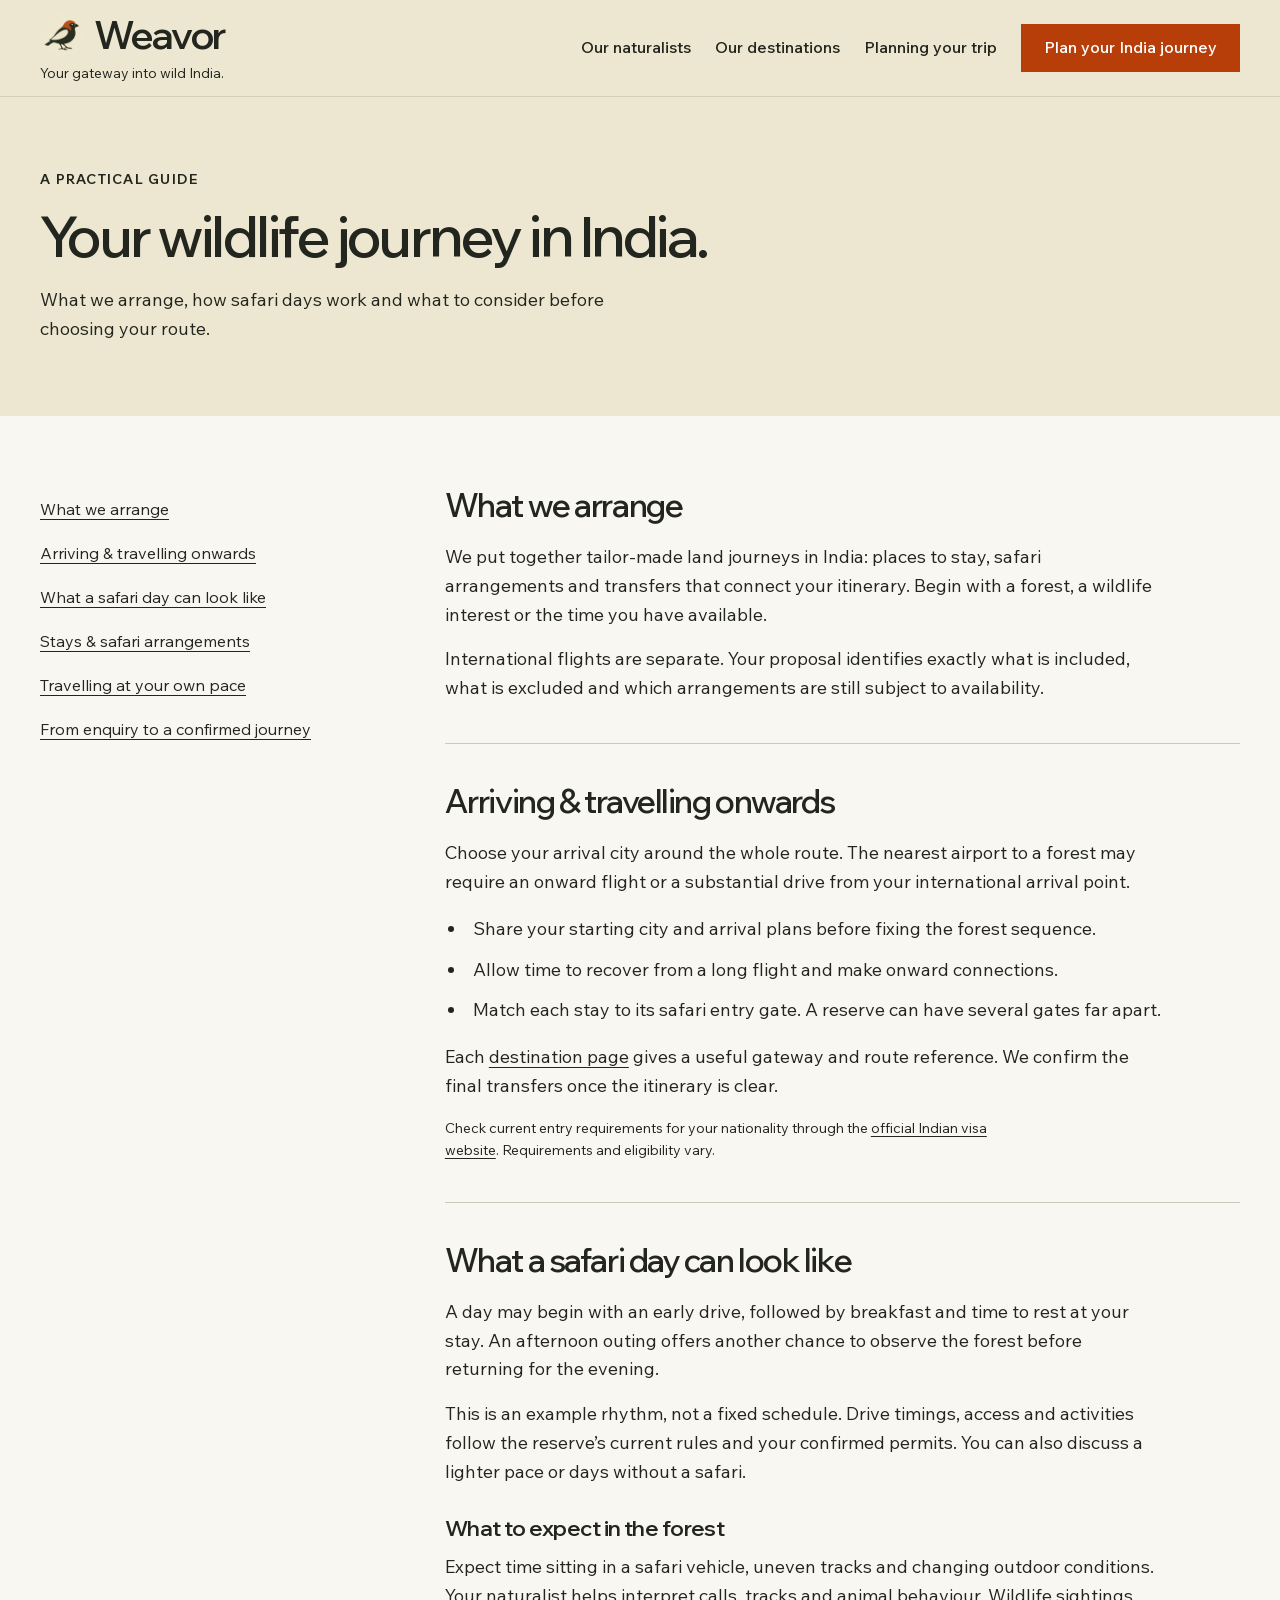
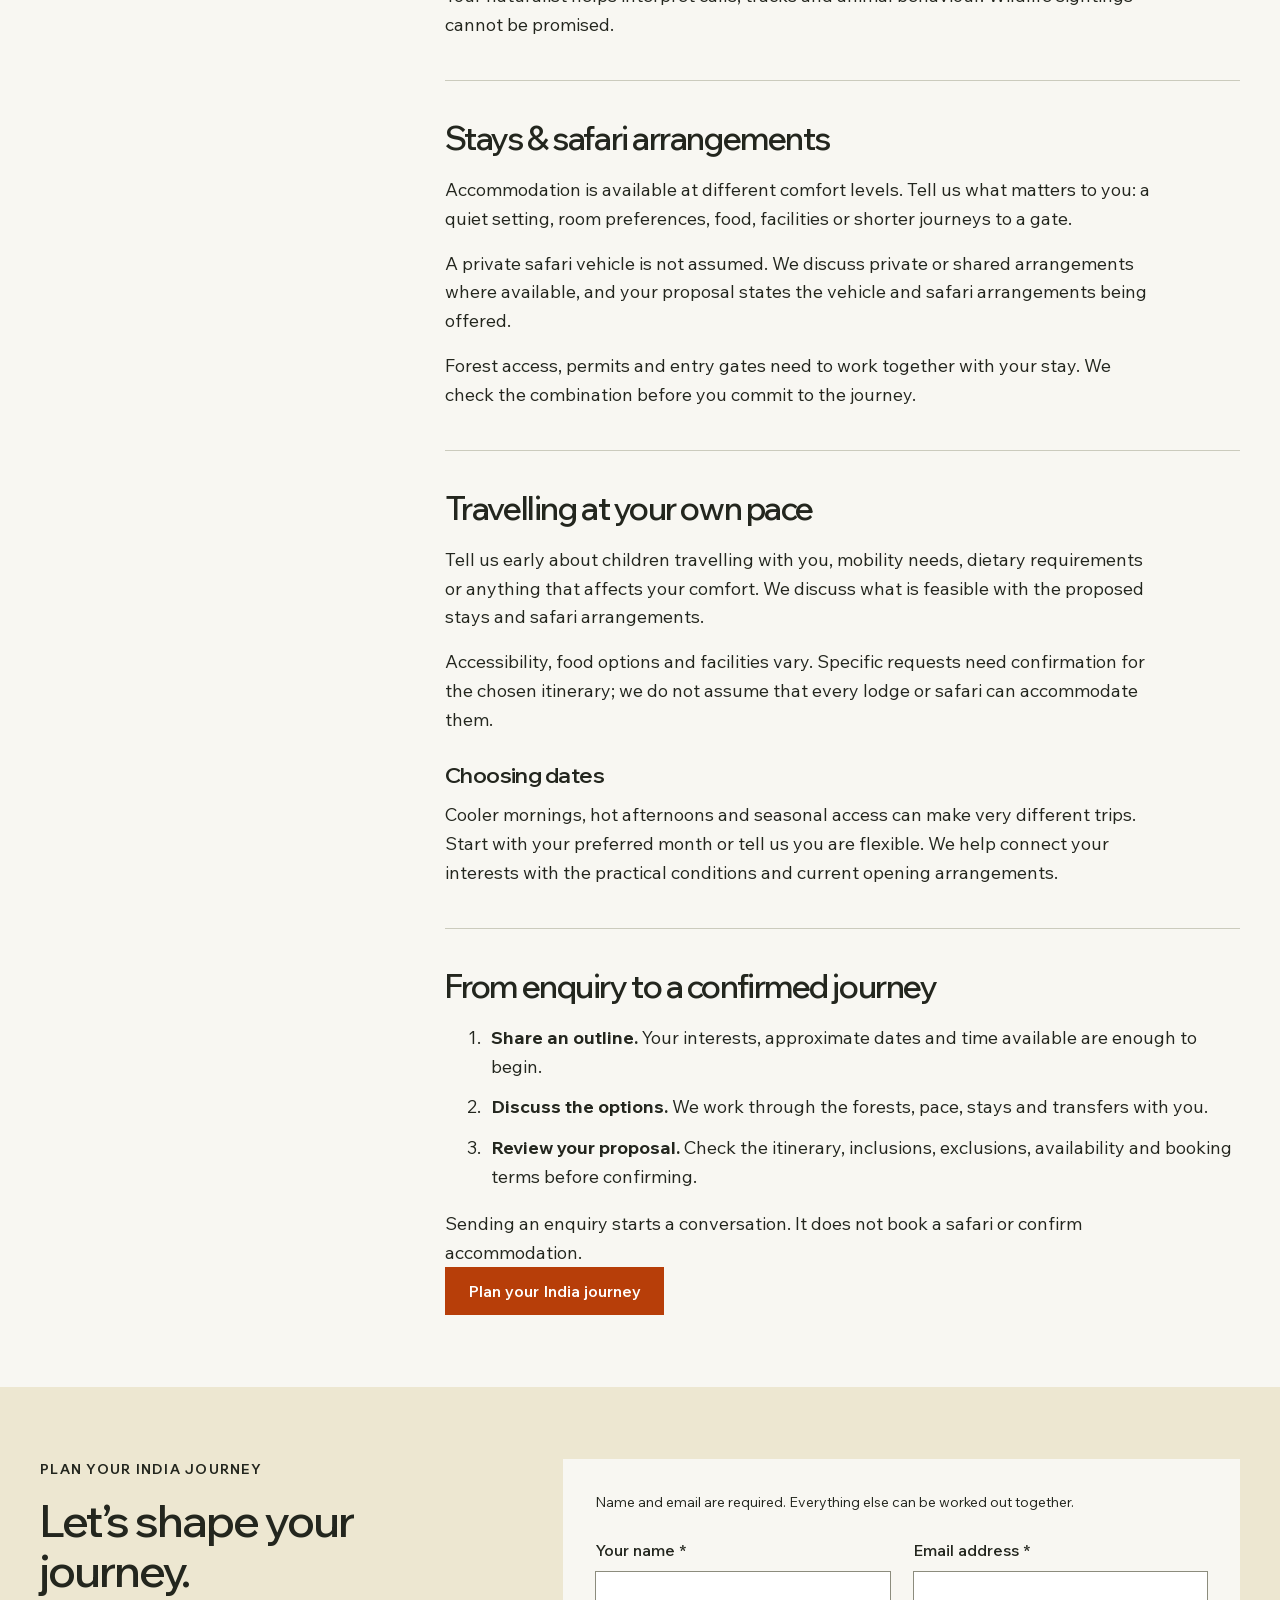
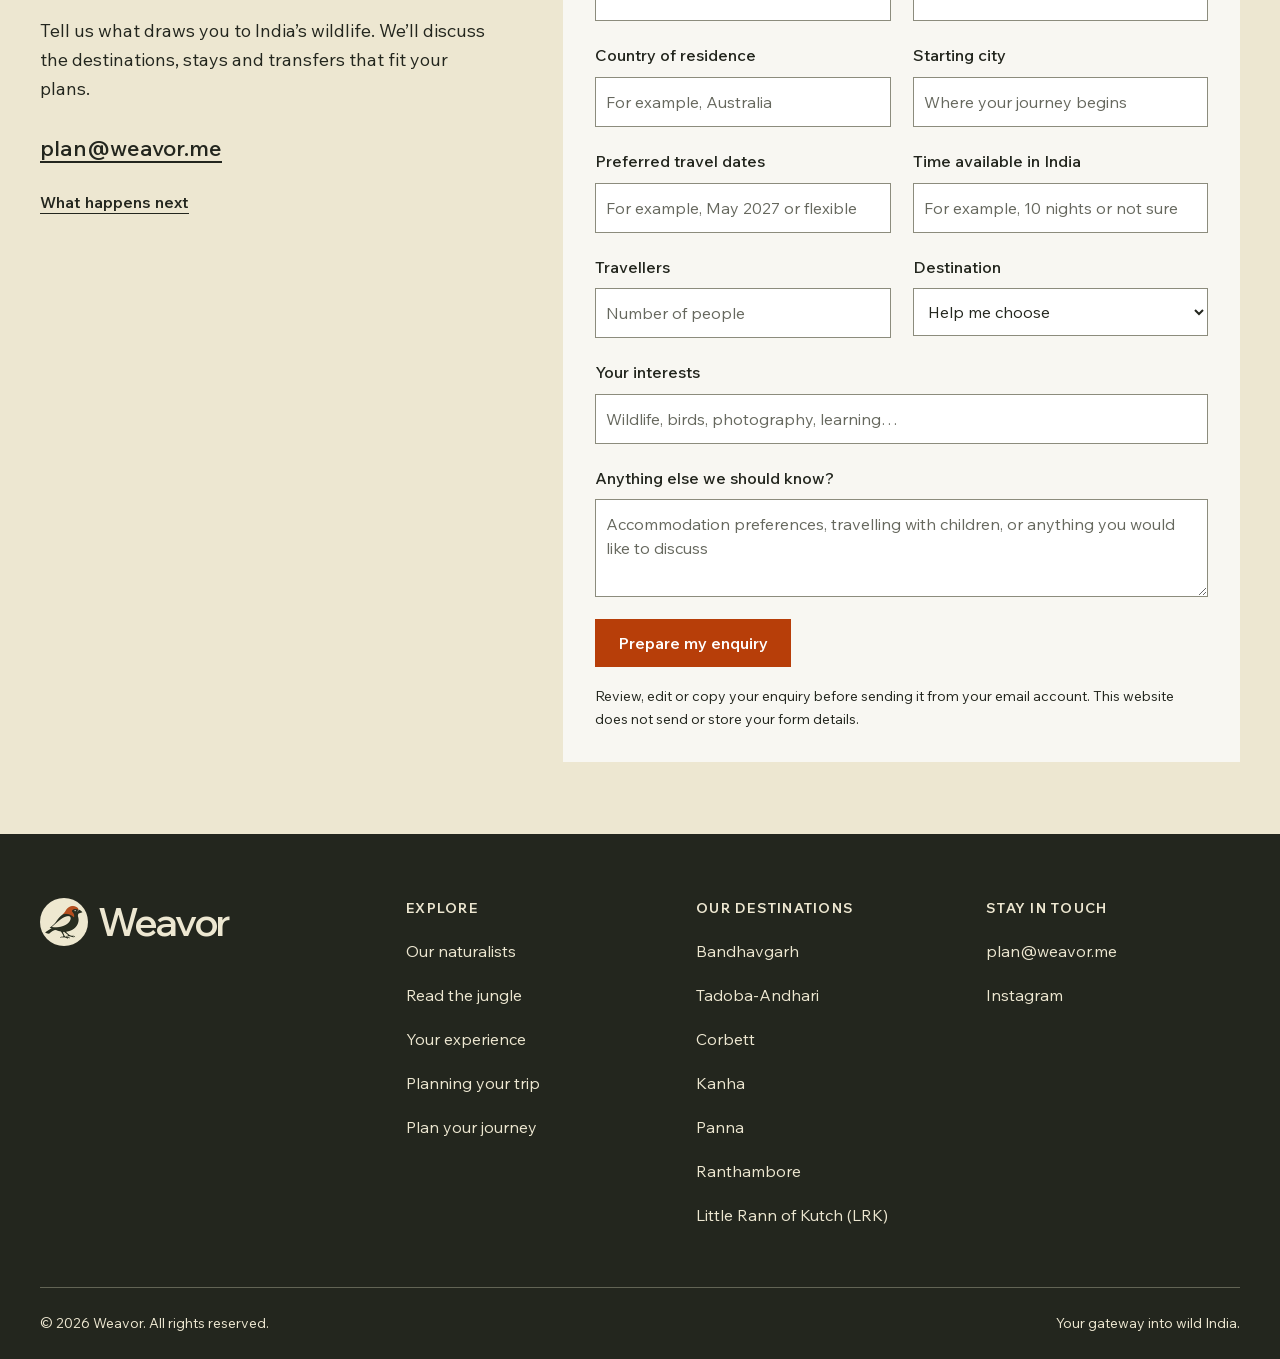
==== commit d30213c2: "Publish LRK destination and remove duplicate footer tagline" ====
--- a/planning-your-trip/index.html
+++ b/planning-your-trip/index.html
@@ -1 +1 @@
-<!DOCTYPE html><html lang="en"><head><link rel="icon" href="/favicon.ico" sizes="16x16 32x32 48x48"><link rel="icon" type="image/png" sizes="32x32" href="/weavor-bird-32.png"><link rel="icon" type="image/png" sizes="96x96" href="/weavor-bird-96.png"><link rel="apple-touch-icon" sizes="180x180" href="/apple-touch-icon.png"><meta charset="utf-8"><meta name="viewport" content="width=device-width, initial-scale=1"><title>Planning Your Wildlife Trip to India | Weavor</title><meta name="description" content="Plan your wildlife journey in India: arrival, transfers, safari days, places to stay and what Weavor arranges for international visitors."><meta name="theme-color" content="#ede7d1"><link rel="canonical" href="https://weavor.me/planning-your-trip/"><link rel="stylesheet" href="/assets/index-CJsccUwW.css"><link rel="stylesheet" href="/assets/forest-extension-d6c7fd600c.css"><meta property="og:title" content="Planning Your Wildlife Trip to India | Weavor"><meta property="og:description" content="Plan your wildlife journey in India: arrival, transfers, safari days, places to stay and what Weavor arranges for international visitors."><meta property="og:type" content="website"><meta property="og:url" content="https://weavor.me/planning-your-trip/"><meta property="og:image" content="https://weavor.me/assets/hero.jpg"><meta name="twitter:card" content="summary_large_image"><script type="module" src="/assets/forest-page-964463f481.js"></script></head><body class="static-page"><a class="skip-link" href="#main">Skip to content</a><header class="header"><div class="header-inner"><a class="wordmark" href="/#home" aria-label="Weavor home"><img class="brand-bird" src="/weavor-bird-96.png" width="96" height="96" alt="" aria-hidden="true" decoding="async"><span class="brand-name">Weavor</span><span class="brand-tagline">Your gateway into wild India.</span></a><button class="menu-toggle" type="button" aria-expanded="false" aria-controls="main-nav">Menu</button><nav class="nav" id="main-nav" aria-label="Main navigation"><a href="/#naturalists">Our naturalists</a><a href="/#reserves">Our forests</a><a href="/planning-your-trip/">Planning your trip</a><a class="button" href="#enquire">Plan your India journey</a></nav></div></header><main id="main"><section class="section-pad guide-hero"><div class="wrap"><p class="eyebrow">A practical guide</p><h1>Your wildlife journey in India.</h1><p class="section-intro">What we arrange, how safari days work and what to consider before choosing your route.</p></div></section><div class="wrap guide-layout section-pad"><nav class="guide-nav" aria-label="Planning guide sections"><a href="#what-we-arrange">What we arrange</a><a href="#arriving-in-india">Arriving &amp; travelling onwards</a><a href="#safari-day">What a safari day can look like</a><a href="#stays-and-safaris">Stays &amp; safari arrangements</a><a href="#your-needs">Travelling at your own pace</a><a href="#your-proposal">From enquiry to a confirmed journey</a></nav><div class="guide-content"><section id="what-we-arrange"><h2>What we arrange</h2><p>We put together tailor-made land journeys in India: places to stay, safari arrangements and transfers that connect your itinerary. Begin with a forest, a wildlife interest or the time you have available.</p><p>International flights are separate. Your proposal identifies exactly what is included, what is excluded and which arrangements are still subject to availability.</p></section><section id="arriving-in-india"><h2>Arriving &amp; travelling onwards</h2><p>Choose your arrival city around the whole route. The nearest airport to a forest may require an onward flight or a substantial drive from your international arrival point.</p><ul><li>Share your starting city and arrival plans before fixing the forest sequence.</li><li>Allow time to recover from a long flight and make onward connections.</li><li>Match each stay to its safari entry gate. A reserve can have several gates far apart.</li></ul><p>Each <a href="/#reserves">forest page</a> gives a useful gateway and route reference. We confirm the final transfers once the itinerary is clear.</p><p class="source-note">Check current entry requirements for your nationality through the <a href="https://indianvisaonline.gov.in/" target="_blank" rel="noreferrer">official Indian visa website</a>. Requirements and eligibility vary.</p></section><section id="safari-day"><h2>What a safari day can look like</h2><p>A day may begin with an early drive, followed by breakfast and time to rest at your stay. An afternoon outing offers another chance to observe the forest before returning for the evening.</p><p>This is an example rhythm, not a fixed schedule. Drive timings, access and activities follow the reserve’s current rules and your confirmed permits. You can also discuss a lighter pace or days without a safari.</p><h3>What to expect in the forest</h3><p>Expect time sitting in a safari vehicle, uneven tracks and changing outdoor conditions. Your naturalist helps interpret calls, tracks and animal behaviour. Wildlife sightings cannot be promised.</p></section><section id="stays-and-safaris"><h2>Stays &amp; safari arrangements</h2><p>Accommodation is available at different comfort levels. Tell us what matters to you: a quiet setting, room preferences, food, facilities or shorter journeys to a gate.</p><p>A private safari vehicle is not assumed. We discuss private or shared arrangements where available, and your proposal states the vehicle and safari arrangements being offered.</p><p>Forest access, permits and entry gates need to work together with your stay. We check the combination before you commit to the journey.</p></section><section id="your-needs"><h2>Travelling at your own pace</h2><p>Tell us early about children travelling with you, mobility needs, dietary requirements or anything that affects your comfort. We discuss what is feasible with the proposed stays and safari arrangements.</p><p>Accessibility, food options and facilities vary. Specific requests need confirmation for the chosen itinerary; we do not assume that every lodge or safari can accommodate them.</p><h3>Choosing dates</h3><p>Cooler mornings, hot afternoons and seasonal access can make very different trips. Start with your preferred month or tell us you are flexible. We help connect your interests with the practical conditions and current opening arrangements.</p></section><section id="your-proposal"><h2>From enquiry to a confirmed journey</h2><ol><li><strong>Share an outline.</strong> Your interests, approximate dates and time available are enough to begin.</li><li><strong>Discuss the options.</strong> We work through the forests, pace, stays and transfers with you.</li><li><strong>Review your proposal.</strong> Check the itinerary, inclusions, exclusions, availability and booking terms before confirming.</li></ol><p>Sending an enquiry starts a conversation. It does not book a safari or confirm accommodation.</p><a class="button" href="#enquire">Plan your India journey</a></section></div></div><section class="section-pad enquiry" id="enquire"><div class="wrap enquiry-layout"><div class="enquiry-copy"><p class="eyebrow">Plan your India journey</p><h2>Let’s shape your journey.</h2><p>Tell us what draws you to India’s wildlife. We’ll discuss the forests, stays and transfers that fit your plans.</p><a class="contact-email" href="mailto:plan@weavor.me">plan@weavor.me</a><a class="text-link" href="/planning-your-trip/#your-proposal">What happens next</a></div><div class="enquiry-panel"><form data-weavor-enquiry=""><p class="form-note">Name and email are required. Everything else can be worked out together.</p><div class="form-grid"><label>Your name <span aria-hidden="true">*</span><input id="your-name" name="name" autocomplete="name" required=""></label><label>Email address <span aria-hidden="true">*</span><input name="email" type="email" autocomplete="email" required=""></label><label>Country of residence<input name="country" autocomplete="country-name" placeholder="For example, Australia"></label><label>Starting city<input name="startingCity" placeholder="Where your journey begins"></label><label>Preferred travel dates<input name="dates" placeholder="For example, May 2027 or flexible"></label><label>Time available in India<input name="duration" placeholder="For example, 10 nights or not sure"></label><label>Travellers<input name="travellers" type="number" min="1" max="99" placeholder="Number of people"></label><label>Forest<select name="forest"><option>Help me choose</option><option>More than one forest</option><option>Bandhavgarh</option><option>Tadoba-Andhari</option><option>Corbett</option><option>Kanha</option><option>Panna</option><option>Ranthambore</option></select></label></div><label>Your interests<input name="interests" placeholder="Wildlife, birds, photography, learning…"></label><label>Anything else we should know?<textarea name="message" rows="3" placeholder="Accommodation preferences, travelling with children, or anything you would like to discuss"></textarea></label><button class="button" type="submit" disabled="">Prepare my enquiry</button><p class="form-note">Review, edit or copy your enquiry before sending it from your email account. This website does not send or store your form details.</p><noscript><p>Please email <a href="mailto:plan@weavor.me">plan@weavor.me</a> directly. JavaScript is needed for the enquiry preview.</p></noscript></form></div></div></section></main><footer class="footer"><div class="footer-top wrap"><div><a class="footer-wordmark" href="/#home" aria-label="Weavor home"><img class="brand-bird" src="/weavor-bird-96.png" width="96" height="96" alt="" aria-hidden="true" decoding="async"><span class="brand-name">Weavor</span></a><p>Your gateway into wild India.</p></div><div><p class="eyebrow">Explore</p><a href="/#naturalists">Our naturalists</a><a href="/#read-the-jungle">Read the jungle</a><a href="/#experience">Your experience</a><a href="/planning-your-trip/">Planning your trip</a><a href="#enquire">Plan your journey</a></div><div><p class="eyebrow">Our forests</p><a href="/forests/bandhavgarh/">Bandhavgarh</a><a href="/forests/tadoba-andhari/">Tadoba-Andhari</a><a href="/forests/corbett/">Corbett</a><a href="/forests/kanha/">Kanha</a><a href="/forests/panna/">Panna</a><a href="/forests/ranthambore/">Ranthambore</a></div><div><p class="eyebrow">Stay in touch</p><a href="mailto:plan@weavor.me">plan@weavor.me</a><a href="https://www.instagram.com/weavor.experience/" target="_blank" rel="noreferrer">Instagram</a></div></div><div class="footer-bottom wrap"><span>© 2026 Weavor. All rights reserved.</span><span>Your gateway into wild India.</span></div></footer></body></html>+<!DOCTYPE html><html lang="en"><head><link rel="icon" href="/favicon.ico" sizes="16x16 32x32 48x48"><link rel="icon" type="image/png" sizes="32x32" href="/weavor-bird-32.png"><link rel="icon" type="image/png" sizes="96x96" href="/weavor-bird-96.png"><link rel="apple-touch-icon" sizes="180x180" href="/apple-touch-icon.png"><meta charset="utf-8"><meta name="viewport" content="width=device-width, initial-scale=1"><title>Planning Your Wildlife Trip to India | Weavor</title><meta name="description" content="Plan your wildlife journey in India: arrival, transfers, safari days, places to stay and what Weavor arranges for international visitors."><meta name="theme-color" content="#ede7d1"><link rel="canonical" href="https://weavor.me/planning-your-trip/"><link rel="stylesheet" href="/assets/index-BE7ydqRa.css"><link rel="stylesheet" href="/assets/forest-extension-d6c7fd600c.css"><meta property="og:title" content="Planning Your Wildlife Trip to India | Weavor"><meta property="og:description" content="Plan your wildlife journey in India: arrival, transfers, safari days, places to stay and what Weavor arranges for international visitors."><meta property="og:type" content="website"><meta property="og:url" content="https://weavor.me/planning-your-trip/"><meta property="og:image" content="https://weavor.me/assets/hero.jpg"><meta name="twitter:card" content="summary_large_image"><script type="module" src="/assets/forest-page-e2ae45830d.js"></script></head><body class="static-page"><a class="skip-link" href="#main">Skip to content</a><header class="header"><div class="header-inner"><a class="wordmark" href="/#home" aria-label="Weavor home"><img class="brand-bird" src="/weavor-bird-96.png" width="96" height="96" alt="" aria-hidden="true" decoding="async"><span class="brand-name">Weavor</span><span class="brand-tagline">Your gateway into wild India.</span></a><button class="menu-toggle" type="button" aria-expanded="false" aria-controls="main-nav">Menu</button><nav class="nav" id="main-nav" aria-label="Main navigation"><a href="/#naturalists">Our naturalists</a><a href="/#reserves">Our destinations</a><a href="/planning-your-trip/">Planning your trip</a><a class="button" href="#enquire">Plan your India journey</a></nav></div></header><main id="main"><section class="section-pad guide-hero"><div class="wrap"><p class="eyebrow">A practical guide</p><h1>Your wildlife journey in India.</h1><p class="section-intro">What we arrange, how safari days work and what to consider before choosing your route.</p></div></section><div class="wrap guide-layout section-pad"><nav class="guide-nav" aria-label="Planning guide sections"><a href="#what-we-arrange">What we arrange</a><a href="#arriving-in-india">Arriving &amp; travelling onwards</a><a href="#safari-day">What a safari day can look like</a><a href="#stays-and-safaris">Stays &amp; safari arrangements</a><a href="#your-needs">Travelling at your own pace</a><a href="#your-proposal">From enquiry to a confirmed journey</a></nav><div class="guide-content"><section id="what-we-arrange"><h2>What we arrange</h2><p>We put together tailor-made land journeys in India: places to stay, safari arrangements and transfers that connect your itinerary. Begin with a forest, a wildlife interest or the time you have available.</p><p>International flights are separate. Your proposal identifies exactly what is included, what is excluded and which arrangements are still subject to availability.</p></section><section id="arriving-in-india"><h2>Arriving &amp; travelling onwards</h2><p>Choose your arrival city around the whole route. The nearest airport to a forest may require an onward flight or a substantial drive from your international arrival point.</p><ul><li>Share your starting city and arrival plans before fixing the forest sequence.</li><li>Allow time to recover from a long flight and make onward connections.</li><li>Match each stay to its safari entry gate. A reserve can have several gates far apart.</li></ul><p>Each <a href="/#reserves">destination page</a> gives a useful gateway and route reference. We confirm the final transfers once the itinerary is clear.</p><p class="source-note">Check current entry requirements for your nationality through the <a href="https://indianvisaonline.gov.in/" target="_blank" rel="noreferrer">official Indian visa website</a>. Requirements and eligibility vary.</p></section><section id="safari-day"><h2>What a safari day can look like</h2><p>A day may begin with an early drive, followed by breakfast and time to rest at your stay. An afternoon outing offers another chance to observe the forest before returning for the evening.</p><p>This is an example rhythm, not a fixed schedule. Drive timings, access and activities follow the reserve’s current rules and your confirmed permits. You can also discuss a lighter pace or days without a safari.</p><h3>What to expect in the forest</h3><p>Expect time sitting in a safari vehicle, uneven tracks and changing outdoor conditions. Your naturalist helps interpret calls, tracks and animal behaviour. Wildlife sightings cannot be promised.</p></section><section id="stays-and-safaris"><h2>Stays &amp; safari arrangements</h2><p>Accommodation is available at different comfort levels. Tell us what matters to you: a quiet setting, room preferences, food, facilities or shorter journeys to a gate.</p><p>A private safari vehicle is not assumed. We discuss private or shared arrangements where available, and your proposal states the vehicle and safari arrangements being offered.</p><p>Forest access, permits and entry gates need to work together with your stay. We check the combination before you commit to the journey.</p></section><section id="your-needs"><h2>Travelling at your own pace</h2><p>Tell us early about children travelling with you, mobility needs, dietary requirements or anything that affects your comfort. We discuss what is feasible with the proposed stays and safari arrangements.</p><p>Accessibility, food options and facilities vary. Specific requests need confirmation for the chosen itinerary; we do not assume that every lodge or safari can accommodate them.</p><h3>Choosing dates</h3><p>Cooler mornings, hot afternoons and seasonal access can make very different trips. Start with your preferred month or tell us you are flexible. We help connect your interests with the practical conditions and current opening arrangements.</p></section><section id="your-proposal"><h2>From enquiry to a confirmed journey</h2><ol><li><strong>Share an outline.</strong> Your interests, approximate dates and time available are enough to begin.</li><li><strong>Discuss the options.</strong> We work through the forests, pace, stays and transfers with you.</li><li><strong>Review your proposal.</strong> Check the itinerary, inclusions, exclusions, availability and booking terms before confirming.</li></ol><p>Sending an enquiry starts a conversation. It does not book a safari or confirm accommodation.</p><a class="button" href="#enquire">Plan your India journey</a></section></div></div><section class="section-pad enquiry" id="enquire"><div class="wrap enquiry-layout"><div class="enquiry-copy"><p class="eyebrow">Plan your India journey</p><h2>Let’s shape your journey.</h2><p>Tell us what draws you to India’s wildlife. We’ll discuss the destinations, stays and transfers that fit your plans.</p><a class="contact-email" href="mailto:plan@weavor.me">plan@weavor.me</a><a class="text-link" href="/planning-your-trip/#your-proposal">What happens next</a></div><div class="enquiry-panel"><form data-weavor-enquiry=""><p class="form-note">Name and email are required. Everything else can be worked out together.</p><div class="form-grid"><label>Your name <span aria-hidden="true">*</span><input id="your-name" name="name" autocomplete="name" required=""></label><label>Email address <span aria-hidden="true">*</span><input name="email" type="email" autocomplete="email" required=""></label><label>Country of residence<input name="country" autocomplete="country-name" placeholder="For example, Australia"></label><label>Starting city<input name="startingCity" placeholder="Where your journey begins"></label><label>Preferred travel dates<input name="dates" placeholder="For example, May 2027 or flexible"></label><label>Time available in India<input name="duration" placeholder="For example, 10 nights or not sure"></label><label>Travellers<input name="travellers" type="number" min="1" max="99" placeholder="Number of people"></label><label>Destination<select name="forest"><option>Help me choose</option><option>More than one destination</option><option>Bandhavgarh</option><option>Tadoba-Andhari</option><option>Corbett</option><option>Kanha</option><option>Panna</option><option>Ranthambore</option><option>Little Rann of Kutch (LRK)</option></select></label></div><label>Your interests<input name="interests" placeholder="Wildlife, birds, photography, learning…"></label><label>Anything else we should know?<textarea name="message" rows="3" placeholder="Accommodation preferences, travelling with children, or anything you would like to discuss"></textarea></label><button class="button" type="submit" disabled="">Prepare my enquiry</button><p class="form-note">Review, edit or copy your enquiry before sending it from your email account. This website does not send or store your form details.</p><noscript><p>Please email <a href="mailto:plan@weavor.me">plan@weavor.me</a> directly. JavaScript is needed for the enquiry preview.</p></noscript></form></div></div></section></main><footer class="footer"><div class="footer-top wrap"><div><a class="footer-wordmark" href="/#home" aria-label="Weavor home"><img class="brand-bird" src="/weavor-bird-96.png" width="96" height="96" alt="" aria-hidden="true" decoding="async"><span class="brand-name">Weavor</span></a></div><div><p class="eyebrow">Explore</p><a href="/#naturalists">Our naturalists</a><a href="/#read-the-jungle">Read the jungle</a><a href="/#experience">Your experience</a><a href="/planning-your-trip/">Planning your trip</a><a href="#enquire">Plan your journey</a></div><div><p class="eyebrow">Our destinations</p><a href="/forests/bandhavgarh/">Bandhavgarh</a><a href="/forests/tadoba-andhari/">Tadoba-Andhari</a><a href="/forests/corbett/">Corbett</a><a href="/forests/kanha/">Kanha</a><a href="/forests/panna/">Panna</a><a href="/forests/ranthambore/">Ranthambore</a><a href="/destinations/little-rann-of-kutch/">Little Rann of Kutch (LRK)</a></div><div><p class="eyebrow">Stay in touch</p><a href="mailto:plan@weavor.me">plan@weavor.me</a><a href="https://www.instagram.com/weavor.experience/" target="_blank" rel="noreferrer">Instagram</a></div></div><div class="footer-bottom wrap"><span>© 2026 Weavor. All rights reserved.</span><span>Your gateway into wild India.</span></div></footer></body></html>
--- a/assets/index-BE7ydqRa.css
+++ b/assets/index-BE7ydqRa.css
@@ -0,0 +1 @@
+@font-face{font-family:Madefor;src:url(../assets/madefor-text.woff2) format("woff2");font-style:normal;font-weight:100 900;font-display:swap}@font-face{font-family:MadeforDisplay;src:url(../assets/madefor-display.woff2) format("woff2");font-style:normal;font-weight:100 900;font-display:swap}:root{font-family:Madefor,Arial,sans-serif;color:#23261e;background:#f8f7f2;--rust: #b73e09;--sand: #ede7d1;--ink: #23261e;--line: #cbcbbd;--cream: #f8f7f2;font-synthesis:none;scroll-padding-top:110px}*{box-sizing:border-box}body{margin:0;-webkit-font-smoothing:antialiased;font-size:1.125rem;line-height:1.6}button,input,select,textarea{font:inherit}a{color:inherit;text-underline-offset:.22em}button,a{touch-action:manipulation;-webkit-tap-highlight-color:transparent}button{cursor:pointer}img{display:block;width:100%;height:auto;object-fit:contain}h1,h2,h3,p,figure{margin:0}h1,h2,h3{font-family:MadeforDisplay,Arial,sans-serif;font-weight:600;overflow-wrap:break-word}h1{font-size:clamp(2.75rem,4.4vw,4rem);line-height:1.07;letter-spacing:-.045em}h2{font-size:clamp(2.25rem,3.4vw,2.75rem);line-height:1.14;letter-spacing:-.035em}h3{font-size:1.625rem;line-height:1.22;letter-spacing:-.025em}p{max-width:65ch}p+p{margin-top:1rem}a:focus-visible,button:focus-visible,summary:focus-visible,input:focus-visible,select:focus-visible,textarea:focus-visible{outline:3px solid #046c9e;outline-offset:4px}::selection{background:#d7bc9b;color:var(--ink)}[hidden]{display:none!important}.wrap{width:min(1200px,calc(100% - 80px));margin-inline:auto}.section-pad{padding-block:72px}.eyebrow{font-size:.875rem;font-weight:650;letter-spacing:.09em;text-transform:uppercase;line-height:1.5;margin-bottom:16px}.section-heading{display:flex;justify-content:space-between;gap:48px;align-items:end;margin-bottom:36px}.section-heading>p{max-width:38ch}.section-heading h2{max-width:22ch}.section-heading>div{min-width:0}.section-intro{margin-top:20px;max-width:60ch}.button,.button-outline{display:inline-flex;align-items:center;justify-content:center;min-height:48px;padding:12px 22px;border:1px solid var(--rust);background:var(--rust);color:#fff;font-size:1rem;font-weight:600;line-height:1.35;text-align:center;text-decoration:none}.button:hover{background:#923207;border-color:#923207}.button:disabled{cursor:wait;opacity:.6}.button-light{background:var(--sand);border-color:var(--sand);color:var(--ink)}.button-light:hover{background:#fff;border-color:#fff}.button-outline{background:transparent;color:var(--rust)}.text-link{display:inline-flex;align-items:center;min-height:44px;font:inherit;font-size:1rem;font-weight:600;text-decoration:underline;text-underline-offset:5px;border:0;background:none;color:inherit;padding:6px 0;cursor:pointer}.actions{display:flex;flex-wrap:wrap;align-items:center;gap:16px 24px;margin-top:28px}.skip-link{position:fixed;left:20px;top:-100px;z-index:100;padding:14px;background:#fff;color:var(--ink)}.skip-link:focus{top:10px}.header{background:var(--sand);position:sticky;top:0;z-index:10;border-bottom:1px solid #d4cdb7}.header-inner{width:min(1320px,calc(100% - 80px));margin:auto;min-height:96px;display:flex;justify-content:space-between;align-items:center;gap:28px}.wordmark,.footer-wordmark{font-family:MadeforDisplay,Arial,sans-serif;font-size:2.4rem;letter-spacing:-.055em;line-height:1;text-decoration:none;font-weight:600}.wordmark .brand-tagline{display:block;font-family:Madefor,Arial,sans-serif;letter-spacing:0;font-weight:400;font-size:.875rem;line-height:1.4;margin-top:7px}.nav{display:flex;align-items:center;gap:24px}.nav>a{font-size:1rem;font-weight:550;text-decoration:none;min-height:44px;display:flex;align-items:center}.nav>a:hover{text-decoration:underline}.menu-toggle{display:none;font-size:1rem;border:1px solid var(--ink);background:transparent;padding:8px 14px;min-height:44px;color:inherit}.hero{background:var(--ink);color:var(--sand)}.hero-layout{display:grid;grid-template-columns:1fr 1.1fr;gap:48px;align-items:center;padding-block:48px}.hero-copy>p:not(.eyebrow){margin-top:24px;max-width:48ch}.hero-copy .button-light{color:var(--ink)}.hero-figure{margin:0}.hero-image{background:#34382e}.hero-figure figcaption{font-size:.875rem;margin-top:10px;line-height:1.5;color:var(--sand)}.arrange{background:var(--sand)}.three-grid,.reserve-grid,.lesson-grid{display:grid;grid-template-columns:repeat(3,minmax(0,1fr));gap:32px}.arrange h2{margin-bottom:32px}.three-grid h3{margin-bottom:14px}.three-grid p{max-width:40ch}.number{display:block;color:var(--rust);font-size:1rem;font-weight:650;margin-bottom:16px}.small-note,.source-note,.form-note{font-size:.875rem;line-height:1.6}.small-note{margin-top:24px}.split{display:grid;grid-template-columns:1fr 1fr;gap:72px;align-items:center}.split-copy>p:not(.eyebrow){margin-top:20px}.naturalists{background:var(--rust);color:#fff}.naturalists .split{grid-template-columns:1.2fr .8fr}.naturalist-figure{max-width:440px;justify-self:end}.naturalist-figure figcaption{font-size:.875rem;margin-top:12px;line-height:1.5}.lesson-grid{grid-template-columns:repeat(4,minmax(0,1fr));gap:28px}.lesson h3{font-size:1.5rem;margin-bottom:14px}.lesson{border-top:1px solid var(--line);padding-top:20px}.landscape-section{background:var(--sand)}.landscape-section figure{max-width:1200px;margin:auto}.landscape-section figcaption{padding:24px 0 0;font-size:1.125rem}.reserve-photo{position:relative;display:block;aspect-ratio:3 / 2;background:#eae6d8;margin-bottom:22px}.reserve-photo img{position:absolute;top:0;right:0;bottom:0;left:0;width:100%;height:100%;margin:0;object-fit:contain}.reserve-card .eyebrow{margin-bottom:10px}.reserve-card h3{margin-bottom:12px}.reserve-card .text-link{margin-top:12px}.more-reserve-grid{display:grid;grid-template-columns:repeat(3,minmax(0,1fr));gap:24px;margin-top:40px}.more-reserve{display:flex;flex-direction:column;align-items:start;gap:14px;padding:28px;border:1px solid var(--line);text-decoration:none}.more-reserve:hover{border-color:var(--rust);background:#f1ebd9}.more-reserve-name{font-size:1.5rem;line-height:1.25;font-weight:600}.more-reserve .eyebrow{margin:0}.conservation{background:var(--sand)}.conservation .link-list{display:flex;flex-wrap:wrap;gap:10px 28px;margin-top:24px}.experience{background:#fff}.experience .split{grid-template-columns:1.1fr 1fr}.experience h3{margin-top:28px}.faq-layout{display:grid;grid-template-columns:1fr 1.5fr;gap:64px}.faq-list details{border-bottom:1px solid var(--line)}.faq-list details:first-child{border-top:1px solid var(--line)}summary{cursor:pointer;font-size:1.125rem;font-weight:600;padding:20px 30px 20px 0;min-height:44px;line-height:1.5}summary::marker{color:var(--rust)}details p{margin-bottom:20px}.enquiry{background:var(--sand)}.enquiry-layout{display:grid;grid-template-columns:.8fr 1.2fr;gap:72px;align-items:start}.enquiry-copy>p:not(.eyebrow){margin-top:22px}.contact-email{display:block;font-size:1.375rem;font-weight:550;overflow-wrap:anywhere;margin-top:28px}.enquiry-copy>.text-link{margin-top:14px}.planning-steps{padding:0;list-style:none;counter-reset:steps;margin:32px 0 0}.planning-steps li{counter-increment:steps;padding:16px 0 16px 40px;position:relative;border-top:1px solid #bfb9a6}.planning-steps li:before{content:counter(steps,decimal-leading-zero);position:absolute;left:0;font-size:1rem;font-weight:600;color:var(--rust);top:19px}.planning-steps strong{display:block;font-size:1.125rem}.planning-steps p{font-size:1rem;margin-top:4px}.enquiry-panel{background:var(--cream);padding:32px;min-width:0}.form-grid{display:grid;grid-template-columns:1fr 1fr;gap:22px}.enquiry-panel label{display:block;font-size:1rem;font-weight:550;margin-bottom:22px}.form-grid label{margin:0}.form-grid{margin-bottom:22px}input,select,textarea{display:block;width:100%;min-width:0;max-width:100%;font-size:1rem;line-height:1.5;padding:12px 10px;border:1px solid #8c8c7d;border-radius:0;background:#fff;color:var(--ink);margin-top:8px;min-height:48px;font-weight:400}textarea{resize:vertical}input::placeholder,textarea::placeholder{color:#66685e;opacity:1}input[readonly]{background:var(--sand)}.form-note{margin-top:18px}.form-note:first-child{margin:0 0 24px}.enquiry-ready h3{margin-bottom:16px}.enquiry-ready dl{margin-block:24px}.enquiry-ready dl>div{border-top:1px solid var(--line);padding-block:12px}.enquiry-ready dt{font-size:.875rem;font-weight:600}.enquiry-ready dd{margin:4px 0 0;overflow-wrap:anywhere;white-space:pre-wrap}.enquiry-actions{display:flex;flex-wrap:wrap;gap:12px 20px;align-items:center}.copy-fallback{margin-top:16px}.copy-status{font-size:1rem;margin-top:18px}.footer{background:var(--ink);color:var(--sand);padding-top:64px}.footer-top{display:grid;grid-template-columns:1.3fr 1fr 1fr 1fr;gap:36px;padding-bottom:48px}.footer-top p:not(.eyebrow){font-size:1rem;margin-top:20px}.footer-top>div>a:not(.footer-wordmark){display:block;font-size:1rem;padding-block:8px;text-decoration:none;overflow-wrap:anywhere}.footer-top>div>a:hover{text-decoration:underline}.footer .eyebrow{margin-bottom:12px}.footer-bottom{display:flex;justify-content:space-between;gap:20px;border-top:1px solid #626455;padding-block:24px;font-size:.875rem}.breadcrumbs{font-size:1rem;margin-bottom:24px}.breadcrumbs a{display:inline-block;min-height:44px;padding-block:10px}.breadcrumbs span{margin-inline:10px}.guide-hero{background:var(--sand)}.guide-hero h1{max-width:19ch}.guide-hero .section-intro{max-width:55ch}.guide-layout{display:grid;grid-template-columns:.6fr 1.4fr;gap:64px;align-items:start}.guide-nav{position:sticky;top:128px}.guide-nav a{display:block;font-size:1rem;min-height:44px;padding-block:9px}.guide-content section+section{border-top:1px solid var(--line);padding-top:40px;margin-top:40px}.guide-content h2{font-size:2rem;margin-bottom:20px}.guide-content h3{font-size:1.375rem;margin-top:28px;margin-bottom:12px}.guide-content li{padding-left:6px;margin-block:12px}.guide-content ul{padding-left:22px}.guide-content p+p{margin-top:16px}@media(min-width:1600px){.hero-layout{gap:64px;padding-block:56px}}@media(max-width:1100px){.header-inner{width:calc(100% - 48px)}.nav{gap:16px}.nav>a{font-size:1rem}.wordmark .brand-tagline{max-width:160px}.nav .button{padding-inline:14px}.split,.enquiry-layout{gap:40px}.lesson-grid{grid-template-columns:repeat(2,minmax(0,1fr))}.hero-layout{gap:32px}.hero h1{font-size:3rem}.faq-layout{gap:40px}.footer-top{grid-template-columns:repeat(2,minmax(0,1fr))}}@media(max-width:900px){.header-inner{min-height:84px;flex-wrap:wrap;gap:0;padding-block:14px}.wordmark{font-size:2.125rem}.wordmark .brand-tagline{max-width:none}.menu-toggle{display:block}.nav{display:none;flex-basis:100%;padding-block:20px 4px;align-items:stretch;gap:4px}.nav.nav-open{display:flex;flex-direction:column}.nav>a{padding:10px 0}.nav .button{margin-top:10px;padding:12px}.hero-layout{grid-template-columns:1fr}.hero-copy{max-width:60ch}.hero h1{font-size:3rem}.hero-image{max-height:none}.hero-figure{width:100%}.reserve-grid{gap:24px}.more-reserve-grid{gap:16px}.more-reserve{padding:22px}.three-grid{gap:24px}.section-heading{display:block}.section-heading>p{margin-top:20px;max-width:60ch}.guide-layout{grid-template-columns:1fr;gap:32px}.guide-nav{position:static;display:flex;flex-wrap:wrap;gap:0 24px;padding-bottom:24px;border-bottom:1px solid var(--line)}.guide-content{max-width:65ch}.faq-layout{grid-template-columns:1fr;gap:28px}}@media(max-width:700px){body{font-size:1.0625rem}.wrap,.header-inner{width:calc(100% - 40px)}.section-pad{padding-block:48px}h1,.hero h1{font-size:2.25rem;line-height:1.12}h2{font-size:2rem}h3{font-size:1.5rem}.hero-layout{padding-block:32px;gap:28px}.hero-copy>p:not(.eyebrow){margin-top:20px}.eyebrow{font-size:.875rem;letter-spacing:.07em;margin-bottom:12px}.section-heading{margin-bottom:28px}.split,.naturalists .split,.experience .split,.enquiry-layout{grid-template-columns:1fr;gap:32px}.naturalist-figure{max-width:440px;width:100%;justify-self:start}.three-grid,.reserve-grid,.more-reserve-grid{grid-template-columns:1fr;gap:32px}.more-reserve-grid{margin-top:32px}.more-reserve{gap:12px}.reserve-photo{margin-bottom:20px}.reserve-card h3{font-size:1.5rem}.lesson-grid{gap:28px 24px}.lesson h3{font-size:1.375rem}.enquiry-panel{padding:24px}.enquiry-layout{gap:32px}.form-grid{gap:20px;grid-template-columns:1fr}.footer-top{gap:36px 24px}.footer{padding-top:48px}.footer-bottom,.footer-bottom span{display:block}.footer-bottom span+span{margin-top:10px}.guide-content h2{font-size:1.75rem}.guide-content h3{font-size:1.375rem}.guide-content section+section{padding-top:32px;margin-top:32px}}@media(max-width:374px){.wordmark .brand-tagline{max-width:180px;font-size:.875rem}.lesson-grid,.footer-top{grid-template-columns:1fr}.enquiry-panel{padding:20px}.enquiry-actions>*{width:100%}.actions{gap:12px}.button{padding-inline:16px}}@media(prefers-reduced-motion:reduce){*{scroll-behavior:auto!important;transition:none!important}}.footer-top>div>a:not(.footer-wordmark){min-height:44px}h1,h2{font-weight:550}h2{font-size:clamp(2.25rem,3.5vw,3.875rem);letter-spacing:-.045em;line-height:1.1}.cover{position:relative;isolation:isolate;background:var(--ink);color:#fff}.cover-media{margin:0}.cover-media img{width:100%;height:100%;object-fit:cover;object-position:var(--cover-position)}.cover--overlay .cover-media{position:absolute;top:0;right:0;bottom:0;left:0}.cover--overlay:after{content:"";position:absolute;top:0;right:0;bottom:0;left:0;z-index:0;pointer-events:none;background:linear-gradient(90deg,rgba(7,22,23,.78) 0%,rgba(7,22,23,.58) 30%,rgba(7,22,23,.12) 60%,transparent 78%)}.cover-content{position:relative;z-index:1;width:89%;margin:0 auto;padding:64px 0}.cover--overlay .cover-content{min-height:max(clamp(560px,48vw,780px),calc(100vw / var(--cover-max-aspect, 3)));display:flex;align-items:center}.cover-copy{width:min(660px,56vw)}.cover h1{font-size:clamp(3.25rem,5vw,5.5rem);font-weight:550;line-height:1.04;letter-spacing:-.055em;text-wrap:balance}.cover-deck{margin-top:26px;max-width:46ch}.cover .actions{margin-top:30px}.cover .text-link{color:#fff}.cover .button-light{color:var(--ink)}.cover .eyebrow{color:#fff}.forest-cover.cover--overlay .cover-copy{width:min(520px,30vw)}.forest-cover h1{font-size:clamp(2.75rem,4.4vw,4.5rem)}.cover-location{display:block;font-family:Madefor,Arial,sans-serif;font-size:clamp(1.125rem,1.6vw,1.5rem);font-weight:400;letter-spacing:0;line-height:1.5;margin-top:16px}.cover .breadcrumbs{margin-bottom:24px}.cover--below{display:flex;flex-direction:column}.cover--below .cover-media{aspect-ratio:auto}.cover--below .cover-media img{height:auto}.cover--below .cover-copy{width:100%;display:grid;grid-template-columns:1.15fr 1fr;column-gap:64px}.cover--below .cover-content{order:-1;max-width:1200px;padding-block:40px}.cover--below .breadcrumbs{grid-column:1 / -1;margin-bottom:20px}.cover--below h1{grid-column:1;grid-row:1 / 3}.cover--below .cover-deck{grid-column:2;margin-top:0}.cover--below .actions{grid-column:2;margin-top:20px}.visually-hidden{position:absolute;width:1px;height:1px;padding:0;margin:-1px;overflow:hidden;clip:rect(0,0,0,0);white-space:nowrap;border:0}.reserve-card{display:flex;flex-direction:column;min-width:0}.reserve-card h3{font-weight:550;font-size:clamp(1.625rem,2.25vw,2rem)}.reserve-card .reserve-description{margin-bottom:22px}.reserve-card>.text-link{margin-top:auto;align-self:start}.reserve-card .eyebrow{min-height:0}.reserve-grid{row-gap:48px}.image-fallback{position:absolute;top:0;right:0;bottom:0;left:0;display:flex;align-items:center;justify-content:center;padding:24px;font-size:1rem;color:var(--ink);text-align:center}.biodiversity{background:var(--sand)}.biodiversity-grid,.tiger-grid{padding:0;display:grid;margin:38px 0 28px;gap:28px}.biodiversity-grid{grid-template-columns:repeat(4,minmax(0,1fr))}.biodiversity-grid>div{display:flex;flex-direction:column;border-top:1px solid #aaa894;padding-top:24px}.biodiversity-grid dt{font-size:1rem}.biodiversity-grid dt span{display:block;margin-top:6px;font-weight:550}.biodiversity-grid dd,.tiger-grid dd{order:-1;margin:0 0 14px;color:#98330a;font-family:MadeforDisplay,Arial,sans-serif;font-size:clamp(2.5rem,4.1vw,4rem);font-weight:550;letter-spacing:-.045em;line-height:1.1}.biodiversity-grid a{margin-top:auto;padding-top:16px;min-height:44px;font-size:.875rem;text-decoration:underline;align-self:start}.biodiversity .source-note{max-width:85ch}.conservation{background:var(--cream)}.tiger-panel{padding:32px;background:var(--sand)}.data-label{font-size:1rem;font-weight:550}.tiger-grid{grid-template-columns:repeat(3,minmax(0,1fr));margin-block:28px}.tiger-grid>div{display:flex;flex-direction:column;border-top:1px solid #b8b7a5;padding-top:22px}.tiger-grid dt{font-size:1rem}.tiger-panel .source-note{max-width:85ch}.conservation-stories{display:grid;grid-template-columns:repeat(3,minmax(0,1fr));gap:32px;margin-top:40px}.conservation-story{border-top:2px solid var(--rust);padding-top:22px}.conservation-story summary{font-family:MadeforDisplay,Arial,sans-serif;font-size:1.5rem;font-weight:550;letter-spacing:-.025em;line-height:1.25}.conservation-story p{margin-top:18px}.conservation-story .text-link{display:inline-block;margin-top:16px}@media(min-width:701px){.conservation-story summary{pointer-events:none;list-style:none}.conservation-story summary::-webkit-details-marker{display:none}}@media(min-width:701px)and (max-width:1100px){.reserve-grid{grid-template-columns:repeat(2,minmax(0,1fr))}}@media(max-width:900px){.cover--below .cover-content{order:0}.cover--overlay .cover-media{position:static}.cover--overlay:after{display:none}.cover-media,.cover--below .cover-media{aspect-ratio:3 / 2}.cover--overlay .cover-content{min-height:0;display:block}.cover-content,.cover--below .cover-content{width:calc(100% - 64px);padding:36px 0 40px}.cover-copy,.forest-cover.cover--overlay .cover-copy,.cover--below .cover-copy{width:100%;display:block}.cover h1{font-size:clamp(2.75rem,6vw,3.5rem)}.cover--below .cover-deck,.cover-deck{margin-top:22px}.cover .actions{margin-top:24px}.cover .breadcrumbs{margin-bottom:24px}}@media(max-width:700px){h2{font-size:2.25rem;line-height:1.12}.cover-content,.cover--below .cover-content{width:calc(100% - 40px);padding-block:32px 36px}.cover h1{font-size:clamp(2.5rem,10.8vw,3rem)}.forest-cover h1{font-size:clamp(2.125rem,9.5vw,2.75rem)}.cover-location{font-size:1.125rem;margin-top:14px}.cover-deck{margin-top:20px}.cover .actions{gap:16px}.reserve-card .eyebrow{min-height:0}.biodiversity-grid,.tiger-grid{grid-template-columns:repeat(2,minmax(0,1fr));gap:26px 20px}.biodiversity-grid{margin-block:28px}.biodiversity-grid dd,.tiger-grid dd{font-size:2.75rem}.tiger-panel{padding:24px 20px}.conservation-stories{display:block;margin-top:28px}.conservation-story{padding-block:0;border-top:1px solid var(--line)}.conservation-story:last-child{border-bottom:1px solid var(--line)}.conservation-story summary{padding-block:22px;min-height:44px;font-size:1.375rem;cursor:pointer}.conservation-story p{margin:0}.conservation-story>div{padding-bottom:24px}.reserve-grid{row-gap:40px}}@media(min-width:901px){.forest-cover.cover--protected .cover-media{left:34%;display:flex;align-items:center}.forest-cover.cover--protected .cover-media img{height:auto;object-fit:contain}.forest-cover.cover--protected .cover-content{min-height:max(560px,calc(66vw / var(--cover-max-aspect)))}.forest-cover.cover--protected:after{background:linear-gradient(90deg,var(--ink) 0%,var(--ink) 30%,transparent 49%)}}.wordmark{display:grid;grid-template-columns:44px auto;column-gap:10px;align-items:center;flex-shrink:0}.brand-bird{width:44px;height:44px;object-fit:contain;border-radius:50%;flex:0 0 auto}.brand-name{white-space:nowrap}.wordmark .brand-tagline{grid-column:1 / -1}.footer-wordmark{display:inline-flex;gap:10px;align-items:center}.footer-wordmark .brand-bird{width:48px;height:48px}@media(max-width:900px){.wordmark{grid-template-columns:36px auto;column-gap:8px}.wordmark .brand-bird{width:36px;height:36px}}@media(max-width:700px){.footer-top>div:first-child{grid-column:1 / -1}}.destination-cover .cover-content{display:grid;grid-template-columns:1fr 1fr;gap:48px;align-items:center}.destination-cover .cover-copy{width:100%}.destination-image-placeholder{min-height:280px;display:grid;place-items:center;background:#30352a;color:var(--sand);font-size:1rem}@media(max-width:900px){.destination-cover .cover-content{grid-template-columns:1fr;gap:28px}.destination-image-placeholder{min-height:180px}}@media(min-width:901px){[data-forest=little-rann-of-kutch] .wildlife-grid{grid-template-columns:repeat(3,minmax(0,1fr))}[data-forest=little-rann-of-kutch] .travel-grid{grid-template-columns:repeat(2,minmax(0,1fr))}}
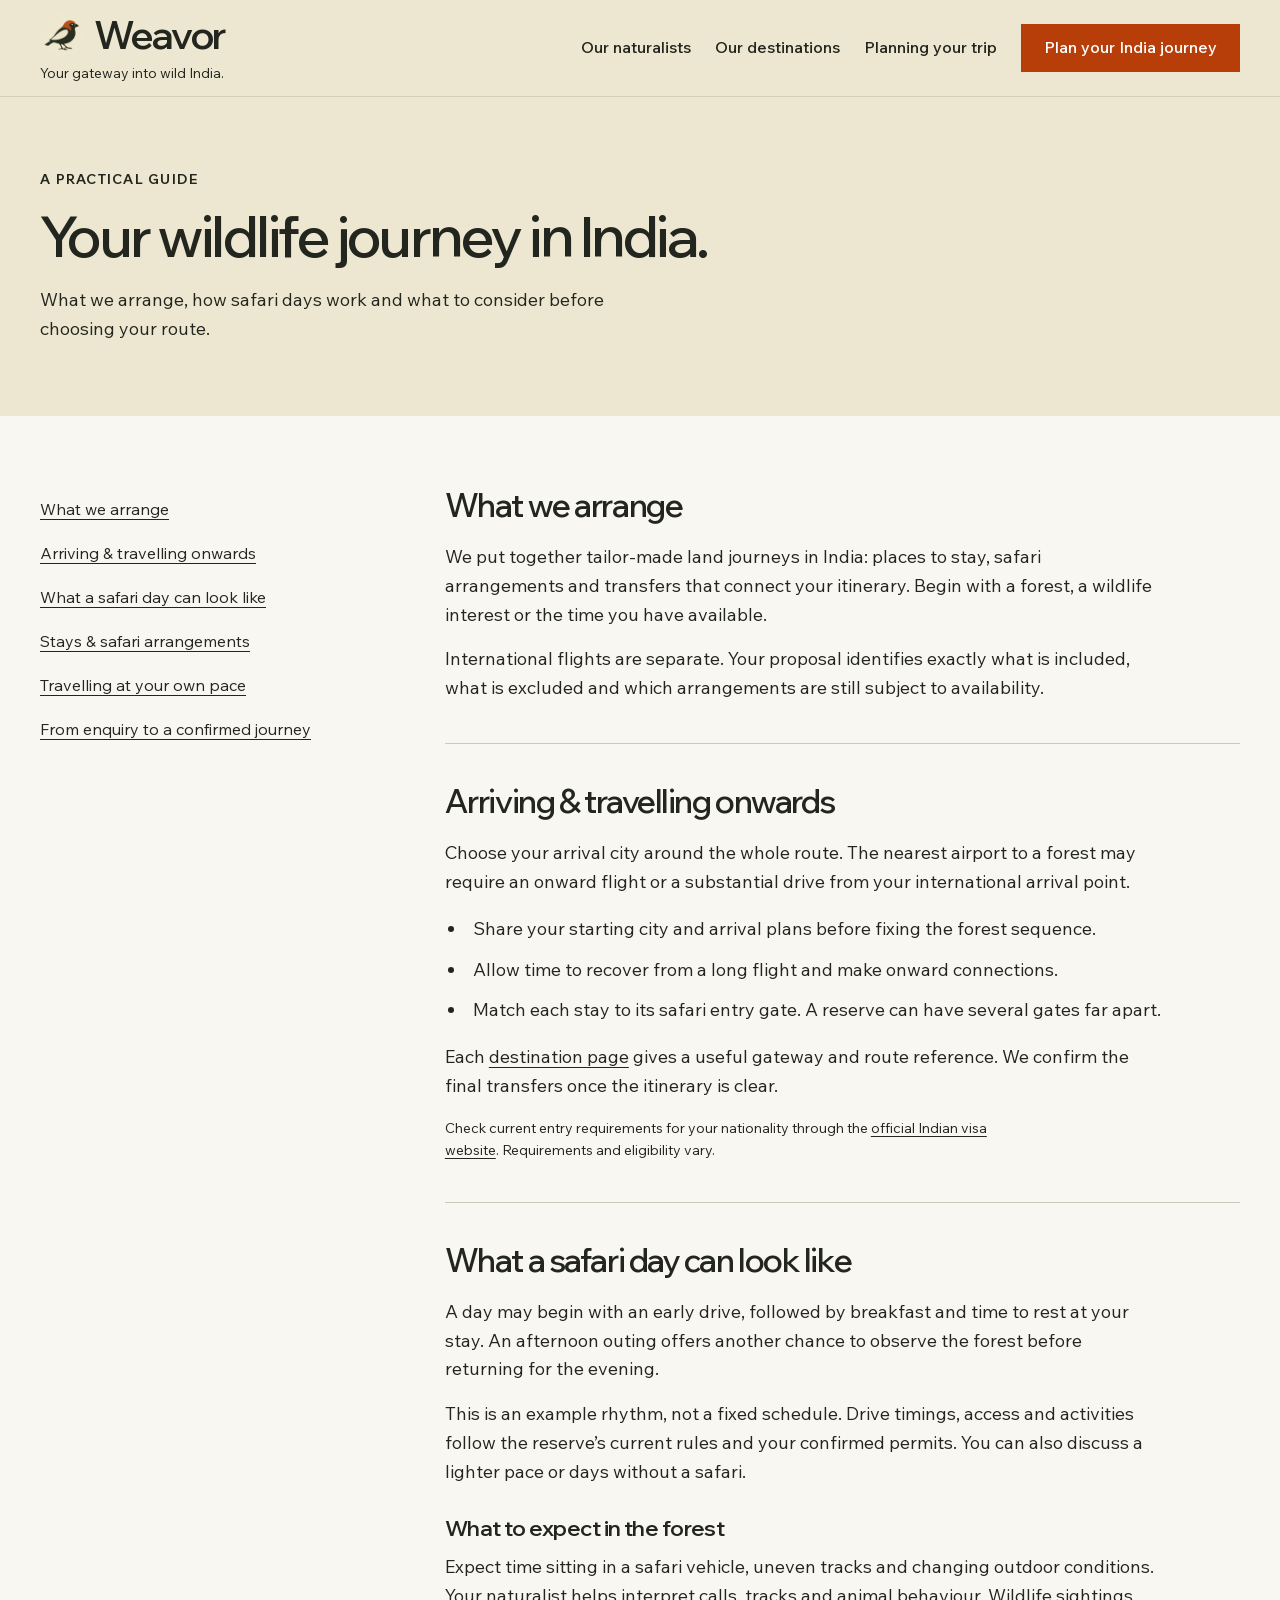
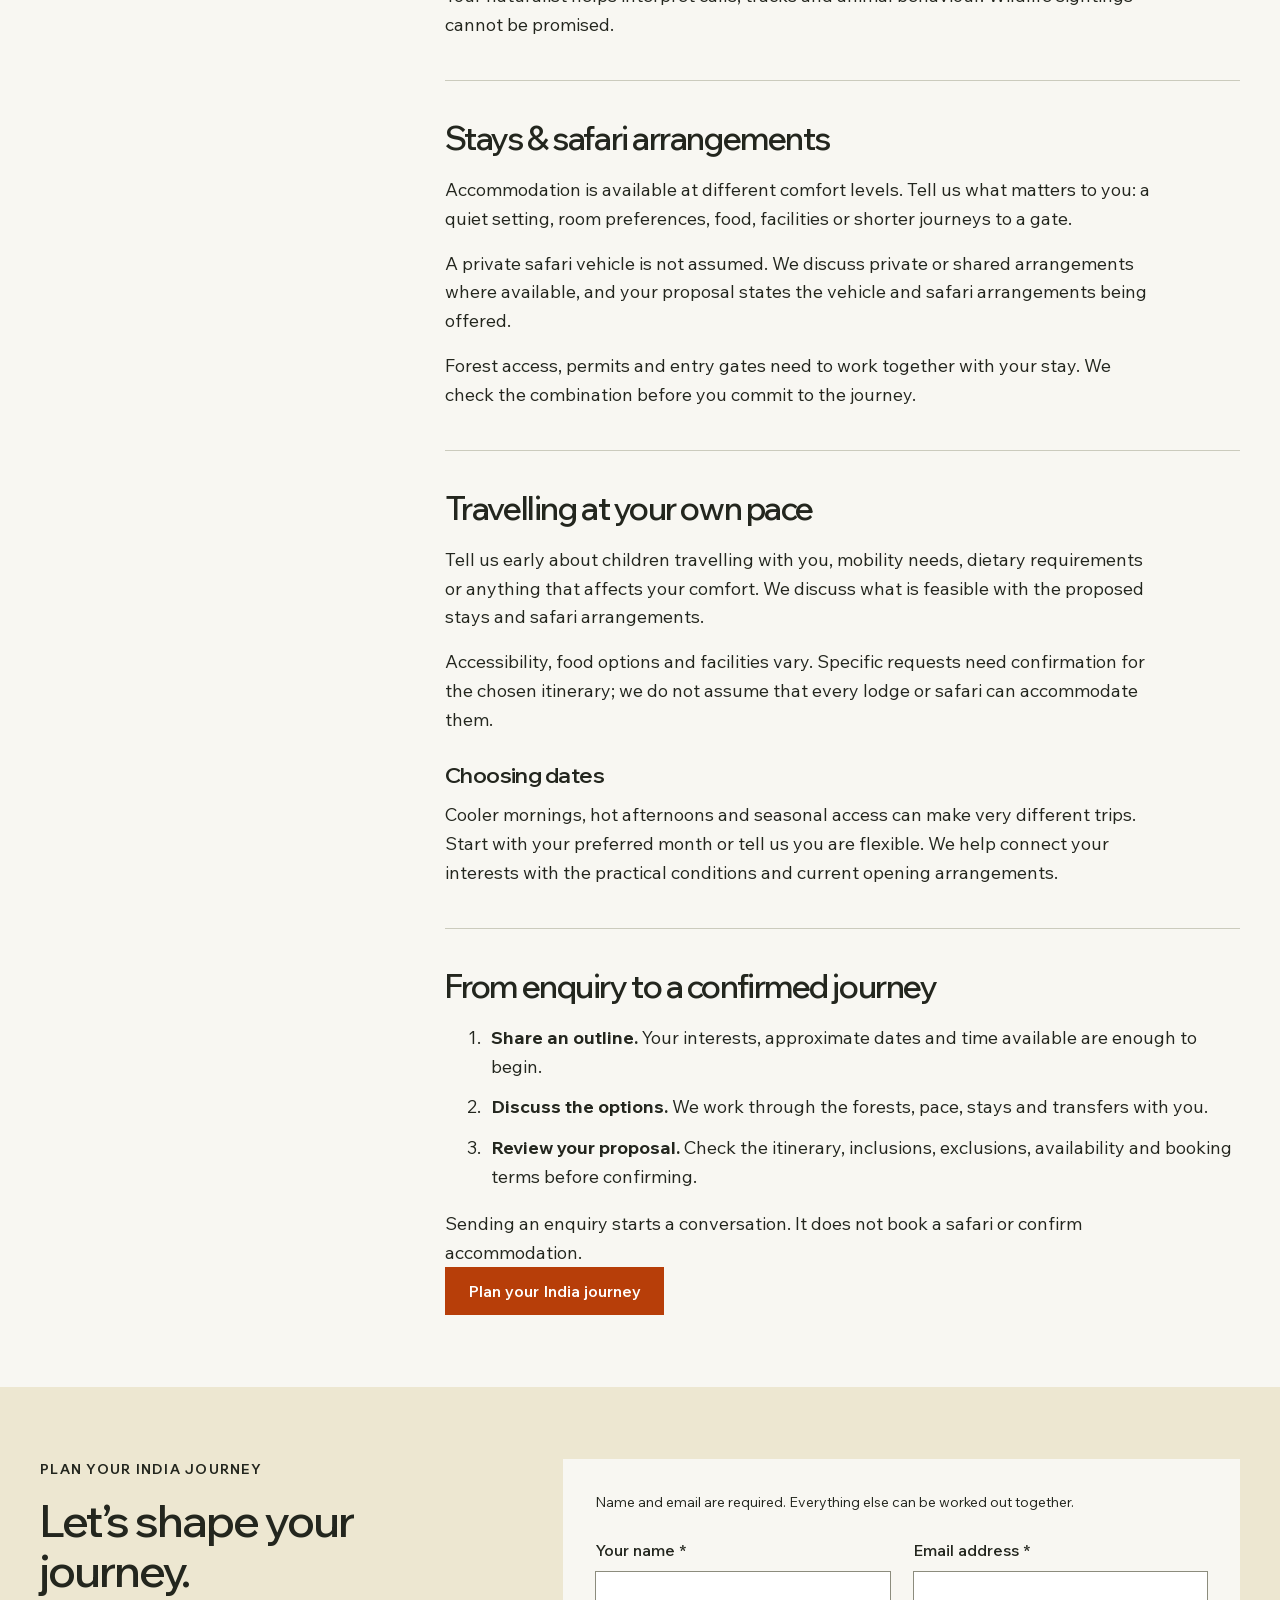
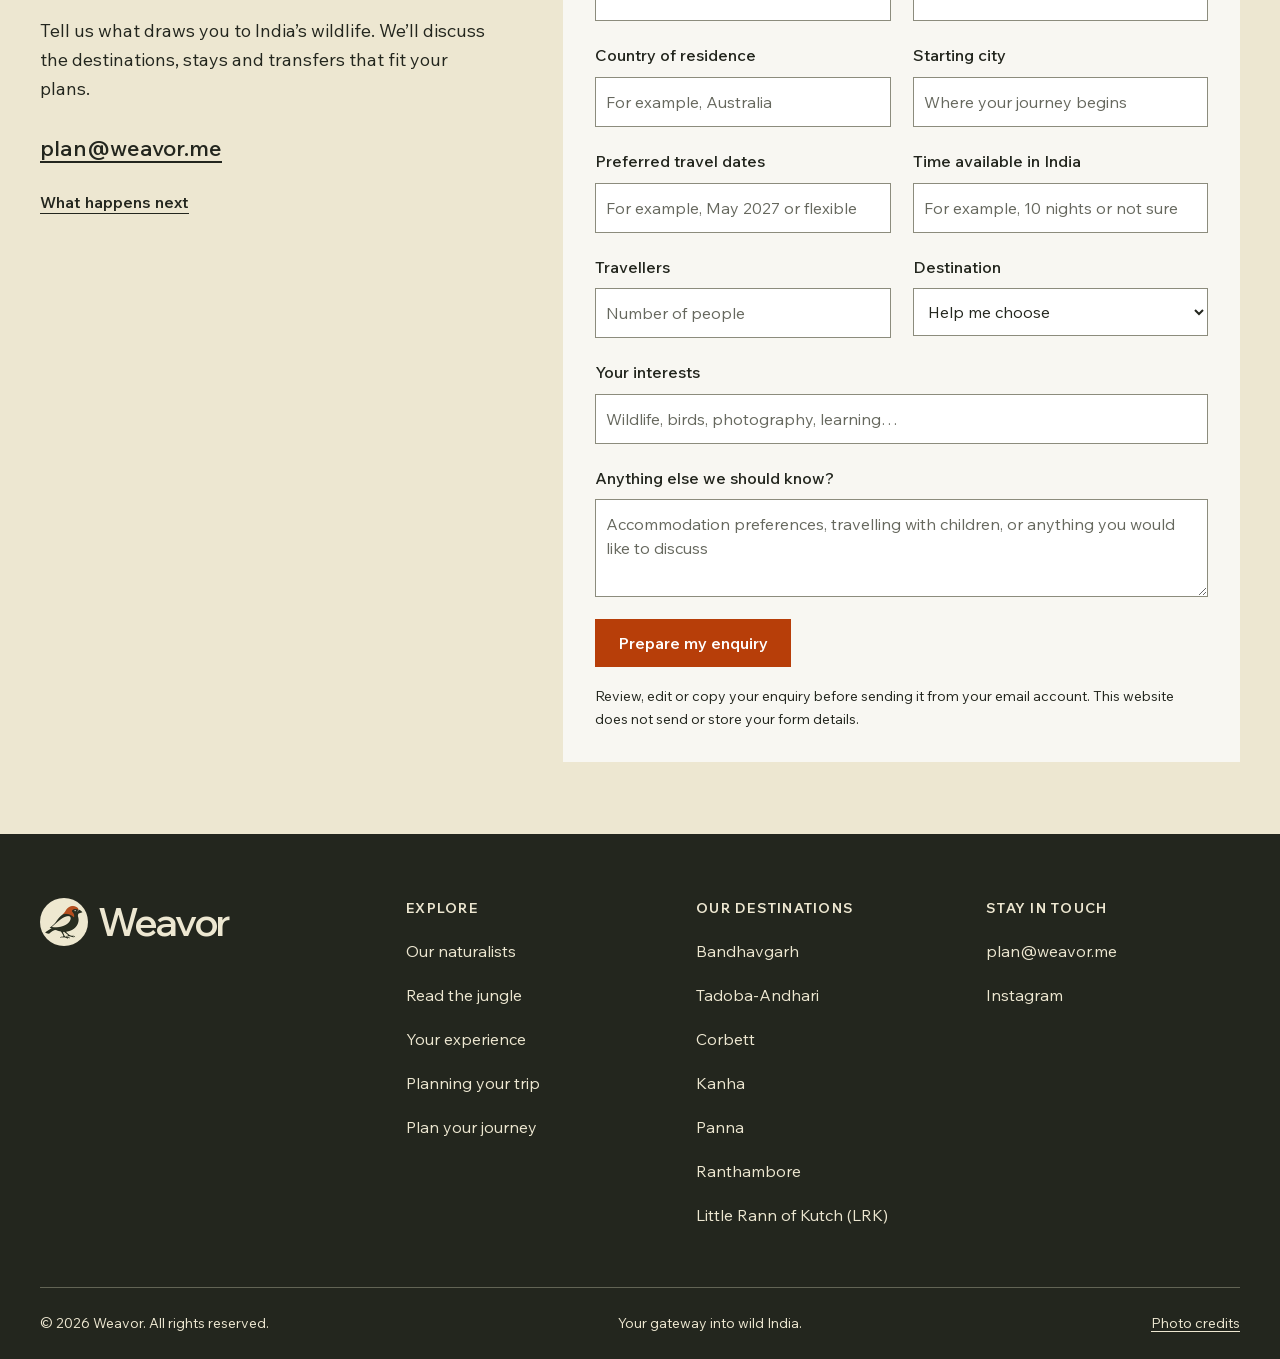
==== commit 8173da8e: "Publish LRK photography, local names and clickable destination cards" ====
--- a/planning-your-trip/index.html
+++ b/planning-your-trip/index.html
@@ -1 +1 @@
-<!DOCTYPE html><html lang="en"><head><link rel="icon" href="/favicon.ico" sizes="16x16 32x32 48x48"><link rel="icon" type="image/png" sizes="32x32" href="/weavor-bird-32.png"><link rel="icon" type="image/png" sizes="96x96" href="/weavor-bird-96.png"><link rel="apple-touch-icon" sizes="180x180" href="/apple-touch-icon.png"><meta charset="utf-8"><meta name="viewport" content="width=device-width, initial-scale=1"><title>Planning Your Wildlife Trip to India | Weavor</title><meta name="description" content="Plan your wildlife journey in India: arrival, transfers, safari days, places to stay and what Weavor arranges for international visitors."><meta name="theme-color" content="#ede7d1"><link rel="canonical" href="https://weavor.me/planning-your-trip/"><link rel="stylesheet" href="/assets/index-BE7ydqRa.css"><link rel="stylesheet" href="/assets/forest-extension-d6c7fd600c.css"><meta property="og:title" content="Planning Your Wildlife Trip to India | Weavor"><meta property="og:description" content="Plan your wildlife journey in India: arrival, transfers, safari days, places to stay and what Weavor arranges for international visitors."><meta property="og:type" content="website"><meta property="og:url" content="https://weavor.me/planning-your-trip/"><meta property="og:image" content="https://weavor.me/assets/hero.jpg"><meta name="twitter:card" content="summary_large_image"><script type="module" src="/assets/forest-page-e2ae45830d.js"></script></head><body class="static-page"><a class="skip-link" href="#main">Skip to content</a><header class="header"><div class="header-inner"><a class="wordmark" href="/#home" aria-label="Weavor home"><img class="brand-bird" src="/weavor-bird-96.png" width="96" height="96" alt="" aria-hidden="true" decoding="async"><span class="brand-name">Weavor</span><span class="brand-tagline">Your gateway into wild India.</span></a><button class="menu-toggle" type="button" aria-expanded="false" aria-controls="main-nav">Menu</button><nav class="nav" id="main-nav" aria-label="Main navigation"><a href="/#naturalists">Our naturalists</a><a href="/#reserves">Our destinations</a><a href="/planning-your-trip/">Planning your trip</a><a class="button" href="#enquire">Plan your India journey</a></nav></div></header><main id="main"><section class="section-pad guide-hero"><div class="wrap"><p class="eyebrow">A practical guide</p><h1>Your wildlife journey in India.</h1><p class="section-intro">What we arrange, how safari days work and what to consider before choosing your route.</p></div></section><div class="wrap guide-layout section-pad"><nav class="guide-nav" aria-label="Planning guide sections"><a href="#what-we-arrange">What we arrange</a><a href="#arriving-in-india">Arriving &amp; travelling onwards</a><a href="#safari-day">What a safari day can look like</a><a href="#stays-and-safaris">Stays &amp; safari arrangements</a><a href="#your-needs">Travelling at your own pace</a><a href="#your-proposal">From enquiry to a confirmed journey</a></nav><div class="guide-content"><section id="what-we-arrange"><h2>What we arrange</h2><p>We put together tailor-made land journeys in India: places to stay, safari arrangements and transfers that connect your itinerary. Begin with a forest, a wildlife interest or the time you have available.</p><p>International flights are separate. Your proposal identifies exactly what is included, what is excluded and which arrangements are still subject to availability.</p></section><section id="arriving-in-india"><h2>Arriving &amp; travelling onwards</h2><p>Choose your arrival city around the whole route. The nearest airport to a forest may require an onward flight or a substantial drive from your international arrival point.</p><ul><li>Share your starting city and arrival plans before fixing the forest sequence.</li><li>Allow time to recover from a long flight and make onward connections.</li><li>Match each stay to its safari entry gate. A reserve can have several gates far apart.</li></ul><p>Each <a href="/#reserves">destination page</a> gives a useful gateway and route reference. We confirm the final transfers once the itinerary is clear.</p><p class="source-note">Check current entry requirements for your nationality through the <a href="https://indianvisaonline.gov.in/" target="_blank" rel="noreferrer">official Indian visa website</a>. Requirements and eligibility vary.</p></section><section id="safari-day"><h2>What a safari day can look like</h2><p>A day may begin with an early drive, followed by breakfast and time to rest at your stay. An afternoon outing offers another chance to observe the forest before returning for the evening.</p><p>This is an example rhythm, not a fixed schedule. Drive timings, access and activities follow the reserve’s current rules and your confirmed permits. You can also discuss a lighter pace or days without a safari.</p><h3>What to expect in the forest</h3><p>Expect time sitting in a safari vehicle, uneven tracks and changing outdoor conditions. Your naturalist helps interpret calls, tracks and animal behaviour. Wildlife sightings cannot be promised.</p></section><section id="stays-and-safaris"><h2>Stays &amp; safari arrangements</h2><p>Accommodation is available at different comfort levels. Tell us what matters to you: a quiet setting, room preferences, food, facilities or shorter journeys to a gate.</p><p>A private safari vehicle is not assumed. We discuss private or shared arrangements where available, and your proposal states the vehicle and safari arrangements being offered.</p><p>Forest access, permits and entry gates need to work together with your stay. We check the combination before you commit to the journey.</p></section><section id="your-needs"><h2>Travelling at your own pace</h2><p>Tell us early about children travelling with you, mobility needs, dietary requirements or anything that affects your comfort. We discuss what is feasible with the proposed stays and safari arrangements.</p><p>Accessibility, food options and facilities vary. Specific requests need confirmation for the chosen itinerary; we do not assume that every lodge or safari can accommodate them.</p><h3>Choosing dates</h3><p>Cooler mornings, hot afternoons and seasonal access can make very different trips. Start with your preferred month or tell us you are flexible. We help connect your interests with the practical conditions and current opening arrangements.</p></section><section id="your-proposal"><h2>From enquiry to a confirmed journey</h2><ol><li><strong>Share an outline.</strong> Your interests, approximate dates and time available are enough to begin.</li><li><strong>Discuss the options.</strong> We work through the forests, pace, stays and transfers with you.</li><li><strong>Review your proposal.</strong> Check the itinerary, inclusions, exclusions, availability and booking terms before confirming.</li></ol><p>Sending an enquiry starts a conversation. It does not book a safari or confirm accommodation.</p><a class="button" href="#enquire">Plan your India journey</a></section></div></div><section class="section-pad enquiry" id="enquire"><div class="wrap enquiry-layout"><div class="enquiry-copy"><p class="eyebrow">Plan your India journey</p><h2>Let’s shape your journey.</h2><p>Tell us what draws you to India’s wildlife. We’ll discuss the destinations, stays and transfers that fit your plans.</p><a class="contact-email" href="mailto:plan@weavor.me">plan@weavor.me</a><a class="text-link" href="/planning-your-trip/#your-proposal">What happens next</a></div><div class="enquiry-panel"><form data-weavor-enquiry=""><p class="form-note">Name and email are required. Everything else can be worked out together.</p><div class="form-grid"><label>Your name <span aria-hidden="true">*</span><input id="your-name" name="name" autocomplete="name" required=""></label><label>Email address <span aria-hidden="true">*</span><input name="email" type="email" autocomplete="email" required=""></label><label>Country of residence<input name="country" autocomplete="country-name" placeholder="For example, Australia"></label><label>Starting city<input name="startingCity" placeholder="Where your journey begins"></label><label>Preferred travel dates<input name="dates" placeholder="For example, May 2027 or flexible"></label><label>Time available in India<input name="duration" placeholder="For example, 10 nights or not sure"></label><label>Travellers<input name="travellers" type="number" min="1" max="99" placeholder="Number of people"></label><label>Destination<select name="forest"><option>Help me choose</option><option>More than one destination</option><option>Bandhavgarh</option><option>Tadoba-Andhari</option><option>Corbett</option><option>Kanha</option><option>Panna</option><option>Ranthambore</option><option>Little Rann of Kutch (LRK)</option></select></label></div><label>Your interests<input name="interests" placeholder="Wildlife, birds, photography, learning…"></label><label>Anything else we should know?<textarea name="message" rows="3" placeholder="Accommodation preferences, travelling with children, or anything you would like to discuss"></textarea></label><button class="button" type="submit" disabled="">Prepare my enquiry</button><p class="form-note">Review, edit or copy your enquiry before sending it from your email account. This website does not send or store your form details.</p><noscript><p>Please email <a href="mailto:plan@weavor.me">plan@weavor.me</a> directly. JavaScript is needed for the enquiry preview.</p></noscript></form></div></div></section></main><footer class="footer"><div class="footer-top wrap"><div><a class="footer-wordmark" href="/#home" aria-label="Weavor home"><img class="brand-bird" src="/weavor-bird-96.png" width="96" height="96" alt="" aria-hidden="true" decoding="async"><span class="brand-name">Weavor</span></a></div><div><p class="eyebrow">Explore</p><a href="/#naturalists">Our naturalists</a><a href="/#read-the-jungle">Read the jungle</a><a href="/#experience">Your experience</a><a href="/planning-your-trip/">Planning your trip</a><a href="#enquire">Plan your journey</a></div><div><p class="eyebrow">Our destinations</p><a href="/forests/bandhavgarh/">Bandhavgarh</a><a href="/forests/tadoba-andhari/">Tadoba-Andhari</a><a href="/forests/corbett/">Corbett</a><a href="/forests/kanha/">Kanha</a><a href="/forests/panna/">Panna</a><a href="/forests/ranthambore/">Ranthambore</a><a href="/destinations/little-rann-of-kutch/">Little Rann of Kutch (LRK)</a></div><div><p class="eyebrow">Stay in touch</p><a href="mailto:plan@weavor.me">plan@weavor.me</a><a href="https://www.instagram.com/weavor.experience/" target="_blank" rel="noreferrer">Instagram</a></div></div><div class="footer-bottom wrap"><span>© 2026 Weavor. All rights reserved.</span><span>Your gateway into wild India.</span></div></footer></body></html>+<!DOCTYPE html><html lang="en"><head><link rel="icon" href="/favicon.ico" sizes="16x16 32x32 48x48"><link rel="icon" type="image/png" sizes="32x32" href="/weavor-bird-32.png"><link rel="icon" type="image/png" sizes="96x96" href="/weavor-bird-96.png"><link rel="apple-touch-icon" sizes="180x180" href="/apple-touch-icon.png"><meta charset="utf-8"><meta name="viewport" content="width=device-width, initial-scale=1"><title>Planning Your Wildlife Trip to India | Weavor</title><meta name="description" content="Plan your wildlife journey in India: arrival, transfers, safari days, places to stay and what Weavor arranges for international visitors."><meta name="theme-color" content="#ede7d1"><link rel="canonical" href="https://weavor.me/planning-your-trip/"><link rel="stylesheet" href="/assets/index-CcdcExhb.css"><link rel="stylesheet" href="/assets/forest-extension-6511bfc72d.css"><meta property="og:title" content="Planning Your Wildlife Trip to India | Weavor"><meta property="og:description" content="Plan your wildlife journey in India: arrival, transfers, safari days, places to stay and what Weavor arranges for international visitors."><meta property="og:type" content="website"><meta property="og:url" content="https://weavor.me/planning-your-trip/"><meta property="og:image" content="https://weavor.me/assets/hero.jpg"><meta name="twitter:card" content="summary_large_image"><script type="module" src="/assets/forest-page-9750419e36.js"></script></head><body class="static-page"><a class="skip-link" href="#main">Skip to content</a><header class="header"><div class="header-inner"><a class="wordmark" href="/#home" aria-label="Weavor home"><img class="brand-bird" src="/weavor-bird-96.png" width="96" height="96" alt="" aria-hidden="true" decoding="async"><span class="brand-name">Weavor</span><span class="brand-tagline">Your gateway into wild India.</span></a><button class="menu-toggle" type="button" aria-expanded="false" aria-controls="main-nav">Menu</button><nav class="nav" id="main-nav" aria-label="Main navigation"><a href="/#naturalists">Our naturalists</a><a href="/#reserves">Our destinations</a><a href="/planning-your-trip/">Planning your trip</a><a class="button" href="#enquire">Plan your India journey</a></nav></div></header><main id="main"><section class="section-pad guide-hero"><div class="wrap"><p class="eyebrow">A practical guide</p><h1>Your wildlife journey in India.</h1><p class="section-intro">What we arrange, how safari days work and what to consider before choosing your route.</p></div></section><div class="wrap guide-layout section-pad"><nav class="guide-nav" aria-label="Planning guide sections"><a href="#what-we-arrange">What we arrange</a><a href="#arriving-in-india">Arriving &amp; travelling onwards</a><a href="#safari-day">What a safari day can look like</a><a href="#stays-and-safaris">Stays &amp; safari arrangements</a><a href="#your-needs">Travelling at your own pace</a><a href="#your-proposal">From enquiry to a confirmed journey</a></nav><div class="guide-content"><section id="what-we-arrange"><h2>What we arrange</h2><p>We put together tailor-made land journeys in India: places to stay, safari arrangements and transfers that connect your itinerary. Begin with a forest, a wildlife interest or the time you have available.</p><p>International flights are separate. Your proposal identifies exactly what is included, what is excluded and which arrangements are still subject to availability.</p></section><section id="arriving-in-india"><h2>Arriving &amp; travelling onwards</h2><p>Choose your arrival city around the whole route. The nearest airport to a forest may require an onward flight or a substantial drive from your international arrival point.</p><ul><li>Share your starting city and arrival plans before fixing the forest sequence.</li><li>Allow time to recover from a long flight and make onward connections.</li><li>Match each stay to its safari entry gate. A reserve can have several gates far apart.</li></ul><p>Each <a href="/#reserves">destination page</a> gives a useful gateway and route reference. We confirm the final transfers once the itinerary is clear.</p><p class="source-note">Check current entry requirements for your nationality through the <a href="https://indianvisaonline.gov.in/" target="_blank" rel="noreferrer">official Indian visa website</a>. Requirements and eligibility vary.</p></section><section id="safari-day"><h2>What a safari day can look like</h2><p>A day may begin with an early drive, followed by breakfast and time to rest at your stay. An afternoon outing offers another chance to observe the forest before returning for the evening.</p><p>This is an example rhythm, not a fixed schedule. Drive timings, access and activities follow the reserve’s current rules and your confirmed permits. You can also discuss a lighter pace or days without a safari.</p><h3>What to expect in the forest</h3><p>Expect time sitting in a safari vehicle, uneven tracks and changing outdoor conditions. Your naturalist helps interpret calls, tracks and animal behaviour. Wildlife sightings cannot be promised.</p></section><section id="stays-and-safaris"><h2>Stays &amp; safari arrangements</h2><p>Accommodation is available at different comfort levels. Tell us what matters to you: a quiet setting, room preferences, food, facilities or shorter journeys to a gate.</p><p>A private safari vehicle is not assumed. We discuss private or shared arrangements where available, and your proposal states the vehicle and safari arrangements being offered.</p><p>Forest access, permits and entry gates need to work together with your stay. We check the combination before you commit to the journey.</p></section><section id="your-needs"><h2>Travelling at your own pace</h2><p>Tell us early about children travelling with you, mobility needs, dietary requirements or anything that affects your comfort. We discuss what is feasible with the proposed stays and safari arrangements.</p><p>Accessibility, food options and facilities vary. Specific requests need confirmation for the chosen itinerary; we do not assume that every lodge or safari can accommodate them.</p><h3>Choosing dates</h3><p>Cooler mornings, hot afternoons and seasonal access can make very different trips. Start with your preferred month or tell us you are flexible. We help connect your interests with the practical conditions and current opening arrangements.</p></section><section id="your-proposal"><h2>From enquiry to a confirmed journey</h2><ol><li><strong>Share an outline.</strong> Your interests, approximate dates and time available are enough to begin.</li><li><strong>Discuss the options.</strong> We work through the forests, pace, stays and transfers with you.</li><li><strong>Review your proposal.</strong> Check the itinerary, inclusions, exclusions, availability and booking terms before confirming.</li></ol><p>Sending an enquiry starts a conversation. It does not book a safari or confirm accommodation.</p><a class="button" href="#enquire">Plan your India journey</a></section></div></div><section class="section-pad enquiry" id="enquire"><div class="wrap enquiry-layout"><div class="enquiry-copy"><p class="eyebrow">Plan your India journey</p><h2>Let’s shape your journey.</h2><p>Tell us what draws you to India’s wildlife. We’ll discuss the destinations, stays and transfers that fit your plans.</p><a class="contact-email" href="mailto:plan@weavor.me">plan@weavor.me</a><a class="text-link" href="/planning-your-trip/#your-proposal">What happens next</a></div><div class="enquiry-panel"><form data-weavor-enquiry=""><p class="form-note">Name and email are required. Everything else can be worked out together.</p><div class="form-grid"><label>Your name <span aria-hidden="true">*</span><input id="your-name" name="name" autocomplete="name" required=""></label><label>Email address <span aria-hidden="true">*</span><input name="email" type="email" autocomplete="email" required=""></label><label>Country of residence<input name="country" autocomplete="country-name" placeholder="For example, Australia"></label><label>Starting city<input name="startingCity" placeholder="Where your journey begins"></label><label>Preferred travel dates<input name="dates" placeholder="For example, May 2027 or flexible"></label><label>Time available in India<input name="duration" placeholder="For example, 10 nights or not sure"></label><label>Travellers<input name="travellers" type="number" min="1" max="99" placeholder="Number of people"></label><label>Destination<select name="forest"><option>Help me choose</option><option>More than one destination</option><option>Bandhavgarh</option><option>Tadoba-Andhari</option><option>Corbett</option><option>Kanha</option><option>Panna</option><option>Ranthambore</option><option>Little Rann of Kutch (LRK)</option></select></label></div><label>Your interests<input name="interests" placeholder="Wildlife, birds, photography, learning…"></label><label>Anything else we should know?<textarea name="message" rows="3" placeholder="Accommodation preferences, travelling with children, or anything you would like to discuss"></textarea></label><button class="button" type="submit" disabled="">Prepare my enquiry</button><p class="form-note">Review, edit or copy your enquiry before sending it from your email account. This website does not send or store your form details.</p><noscript><p>Please email <a href="mailto:plan@weavor.me">plan@weavor.me</a> directly. JavaScript is needed for the enquiry preview.</p></noscript></form></div></div></section></main><footer class="footer"><div class="footer-top wrap"><div><a class="footer-wordmark" href="/#home" aria-label="Weavor home"><img class="brand-bird" src="/weavor-bird-96.png" width="96" height="96" alt="" aria-hidden="true" decoding="async"><span class="brand-name">Weavor</span></a></div><div><p class="eyebrow">Explore</p><a href="/#naturalists">Our naturalists</a><a href="/#read-the-jungle">Read the jungle</a><a href="/#experience">Your experience</a><a href="/planning-your-trip/">Planning your trip</a><a href="#enquire">Plan your journey</a></div><div><p class="eyebrow">Our destinations</p><a href="/forests/bandhavgarh/">Bandhavgarh</a><a href="/forests/tadoba-andhari/">Tadoba-Andhari</a><a href="/forests/corbett/">Corbett</a><a href="/forests/kanha/">Kanha</a><a href="/forests/panna/">Panna</a><a href="/forests/ranthambore/">Ranthambore</a><a href="/destinations/little-rann-of-kutch/">Little Rann of Kutch (LRK)</a></div><div><p class="eyebrow">Stay in touch</p><a href="mailto:plan@weavor.me">plan@weavor.me</a><a href="https://www.instagram.com/weavor.experience/" target="_blank" rel="noreferrer">Instagram</a></div></div><div class="footer-bottom wrap"><span>© 2026 Weavor. All rights reserved.</span><span>Your gateway into wild India.</span><a href="/photo-credits/">Photo credits</a></div></footer></body></html>
--- a/assets/index-CcdcExhb.css
+++ b/assets/index-CcdcExhb.css
@@ -0,0 +1 @@
+@font-face{font-family:Madefor;src:url(../assets/madefor-text.woff2) format("woff2");font-style:normal;font-weight:100 900;font-display:swap}@font-face{font-family:MadeforDisplay;src:url(../assets/madefor-display.woff2) format("woff2");font-style:normal;font-weight:100 900;font-display:swap}:root{font-family:Madefor,Arial,sans-serif;color:#23261e;background:#f8f7f2;--rust: #b73e09;--sand: #ede7d1;--ink: #23261e;--line: #cbcbbd;--cream: #f8f7f2;font-synthesis:none;scroll-padding-top:110px}*{box-sizing:border-box}body{margin:0;-webkit-font-smoothing:antialiased;font-size:1.125rem;line-height:1.6}button,input,select,textarea{font:inherit}a{color:inherit;text-underline-offset:.22em}button,a{touch-action:manipulation;-webkit-tap-highlight-color:transparent}button{cursor:pointer}img{display:block;width:100%;height:auto;object-fit:contain}h1,h2,h3,p,figure{margin:0}h1,h2,h3{font-family:MadeforDisplay,Arial,sans-serif;font-weight:600;overflow-wrap:break-word}h1{font-size:clamp(2.75rem,4.4vw,4rem);line-height:1.07;letter-spacing:-.045em}h2{font-size:clamp(2.25rem,3.4vw,2.75rem);line-height:1.14;letter-spacing:-.035em}h3{font-size:1.625rem;line-height:1.22;letter-spacing:-.025em}p{max-width:65ch}p+p{margin-top:1rem}a:focus-visible,button:focus-visible,summary:focus-visible,input:focus-visible,select:focus-visible,textarea:focus-visible{outline:3px solid #046c9e;outline-offset:4px}::selection{background:#d7bc9b;color:var(--ink)}[hidden]{display:none!important}.wrap{width:min(1200px,calc(100% - 80px));margin-inline:auto}.section-pad{padding-block:72px}.eyebrow{font-size:.875rem;font-weight:650;letter-spacing:.09em;text-transform:uppercase;line-height:1.5;margin-bottom:16px}.section-heading{display:flex;justify-content:space-between;gap:48px;align-items:end;margin-bottom:36px}.section-heading>p{max-width:38ch}.section-heading h2{max-width:22ch}.section-heading>div{min-width:0}.section-intro{margin-top:20px;max-width:60ch}.button,.button-outline{display:inline-flex;align-items:center;justify-content:center;min-height:48px;padding:12px 22px;border:1px solid var(--rust);background:var(--rust);color:#fff;font-size:1rem;font-weight:600;line-height:1.35;text-align:center;text-decoration:none}.button:hover{background:#923207;border-color:#923207}.button:disabled{cursor:wait;opacity:.6}.button-light{background:var(--sand);border-color:var(--sand);color:var(--ink)}.button-light:hover{background:#fff;border-color:#fff}.button-outline{background:transparent;color:var(--rust)}.text-link{display:inline-flex;align-items:center;min-height:44px;font:inherit;font-size:1rem;font-weight:600;text-decoration:underline;text-underline-offset:5px;border:0;background:none;color:inherit;padding:6px 0;cursor:pointer}.actions{display:flex;flex-wrap:wrap;align-items:center;gap:16px 24px;margin-top:28px}.skip-link{position:fixed;left:20px;top:-100px;z-index:100;padding:14px;background:#fff;color:var(--ink)}.skip-link:focus{top:10px}.header{background:var(--sand);position:sticky;top:0;z-index:10;border-bottom:1px solid #d4cdb7}.header-inner{width:min(1320px,calc(100% - 80px));margin:auto;min-height:96px;display:flex;justify-content:space-between;align-items:center;gap:28px}.wordmark,.footer-wordmark{font-family:MadeforDisplay,Arial,sans-serif;font-size:2.4rem;letter-spacing:-.055em;line-height:1;text-decoration:none;font-weight:600}.wordmark .brand-tagline{display:block;font-family:Madefor,Arial,sans-serif;letter-spacing:0;font-weight:400;font-size:.875rem;line-height:1.4;margin-top:7px}.nav{display:flex;align-items:center;gap:24px}.nav>a{font-size:1rem;font-weight:550;text-decoration:none;min-height:44px;display:flex;align-items:center}.nav>a:hover{text-decoration:underline}.menu-toggle{display:none;font-size:1rem;border:1px solid var(--ink);background:transparent;padding:8px 14px;min-height:44px;color:inherit}.hero{background:var(--ink);color:var(--sand)}.hero-layout{display:grid;grid-template-columns:1fr 1.1fr;gap:48px;align-items:center;padding-block:48px}.hero-copy>p:not(.eyebrow){margin-top:24px;max-width:48ch}.hero-copy .button-light{color:var(--ink)}.hero-figure{margin:0}.hero-image{background:#34382e}.hero-figure figcaption{font-size:.875rem;margin-top:10px;line-height:1.5;color:var(--sand)}.arrange{background:var(--sand)}.three-grid,.reserve-grid,.lesson-grid{display:grid;grid-template-columns:repeat(3,minmax(0,1fr));gap:32px}.arrange h2{margin-bottom:32px}.three-grid h3{margin-bottom:14px}.three-grid p{max-width:40ch}.number{display:block;color:var(--rust);font-size:1rem;font-weight:650;margin-bottom:16px}.small-note,.source-note,.form-note{font-size:.875rem;line-height:1.6}.small-note{margin-top:24px}.split{display:grid;grid-template-columns:1fr 1fr;gap:72px;align-items:center}.split-copy>p:not(.eyebrow){margin-top:20px}.naturalists{background:var(--rust);color:#fff}.naturalists .split{grid-template-columns:1.2fr .8fr}.naturalist-figure{max-width:440px;justify-self:end}.naturalist-figure figcaption{font-size:.875rem;margin-top:12px;line-height:1.5}.lesson-grid{grid-template-columns:repeat(4,minmax(0,1fr));gap:28px}.lesson h3{font-size:1.5rem;margin-bottom:14px}.lesson{border-top:1px solid var(--line);padding-top:20px}.landscape-section{background:var(--sand)}.landscape-section figure{max-width:1200px;margin:auto}.landscape-section figcaption{padding:24px 0 0;font-size:1.125rem}.reserve-photo{position:relative;display:block;aspect-ratio:3 / 2;background:#eae6d8;margin-bottom:22px}.reserve-photo img{position:absolute;top:0;right:0;bottom:0;left:0;width:100%;height:100%;margin:0;object-fit:contain}.reserve-card .eyebrow{margin-bottom:10px}.reserve-card h3{margin-bottom:12px}.reserve-card .text-link{margin-top:12px}.more-reserve-grid{display:grid;grid-template-columns:repeat(3,minmax(0,1fr));gap:24px;margin-top:40px}.more-reserve{display:flex;flex-direction:column;align-items:start;gap:14px;padding:28px;border:1px solid var(--line);text-decoration:none}.more-reserve:hover{border-color:var(--rust);background:#f1ebd9}.more-reserve-name{font-size:1.5rem;line-height:1.25;font-weight:600}.more-reserve .eyebrow{margin:0}.conservation{background:var(--sand)}.conservation .link-list{display:flex;flex-wrap:wrap;gap:10px 28px;margin-top:24px}.experience{background:#fff}.experience .split{grid-template-columns:1.1fr 1fr}.experience h3{margin-top:28px}.faq-layout{display:grid;grid-template-columns:1fr 1.5fr;gap:64px}.faq-list details{border-bottom:1px solid var(--line)}.faq-list details:first-child{border-top:1px solid var(--line)}summary{cursor:pointer;font-size:1.125rem;font-weight:600;padding:20px 30px 20px 0;min-height:44px;line-height:1.5}summary::marker{color:var(--rust)}details p{margin-bottom:20px}.enquiry{background:var(--sand)}.enquiry-layout{display:grid;grid-template-columns:.8fr 1.2fr;gap:72px;align-items:start}.enquiry-copy>p:not(.eyebrow){margin-top:22px}.contact-email{display:block;font-size:1.375rem;font-weight:550;overflow-wrap:anywhere;margin-top:28px}.enquiry-copy>.text-link{margin-top:14px}.planning-steps{padding:0;list-style:none;counter-reset:steps;margin:32px 0 0}.planning-steps li{counter-increment:steps;padding:16px 0 16px 40px;position:relative;border-top:1px solid #bfb9a6}.planning-steps li:before{content:counter(steps,decimal-leading-zero);position:absolute;left:0;font-size:1rem;font-weight:600;color:var(--rust);top:19px}.planning-steps strong{display:block;font-size:1.125rem}.planning-steps p{font-size:1rem;margin-top:4px}.enquiry-panel{background:var(--cream);padding:32px;min-width:0}.form-grid{display:grid;grid-template-columns:1fr 1fr;gap:22px}.enquiry-panel label{display:block;font-size:1rem;font-weight:550;margin-bottom:22px}.form-grid label{margin:0}.form-grid{margin-bottom:22px}input,select,textarea{display:block;width:100%;min-width:0;max-width:100%;font-size:1rem;line-height:1.5;padding:12px 10px;border:1px solid #8c8c7d;border-radius:0;background:#fff;color:var(--ink);margin-top:8px;min-height:48px;font-weight:400}textarea{resize:vertical}input::placeholder,textarea::placeholder{color:#66685e;opacity:1}input[readonly]{background:var(--sand)}.form-note{margin-top:18px}.form-note:first-child{margin:0 0 24px}.enquiry-ready h3{margin-bottom:16px}.enquiry-ready dl{margin-block:24px}.enquiry-ready dl>div{border-top:1px solid var(--line);padding-block:12px}.enquiry-ready dt{font-size:.875rem;font-weight:600}.enquiry-ready dd{margin:4px 0 0;overflow-wrap:anywhere;white-space:pre-wrap}.enquiry-actions{display:flex;flex-wrap:wrap;gap:12px 20px;align-items:center}.copy-fallback{margin-top:16px}.copy-status{font-size:1rem;margin-top:18px}.footer{background:var(--ink);color:var(--sand);padding-top:64px}.footer-top{display:grid;grid-template-columns:1.3fr 1fr 1fr 1fr;gap:36px;padding-bottom:48px}.footer-top p:not(.eyebrow){font-size:1rem;margin-top:20px}.footer-top>div>a:not(.footer-wordmark){display:block;font-size:1rem;padding-block:8px;text-decoration:none;overflow-wrap:anywhere}.footer-top>div>a:hover{text-decoration:underline}.footer .eyebrow{margin-bottom:12px}.footer-bottom{display:flex;justify-content:space-between;gap:20px;border-top:1px solid #626455;padding-block:24px;font-size:.875rem}.breadcrumbs{font-size:1rem;margin-bottom:24px}.breadcrumbs a{display:inline-block;min-height:44px;padding-block:10px}.breadcrumbs span{margin-inline:10px}.guide-hero{background:var(--sand)}.guide-hero h1{max-width:19ch}.guide-hero .section-intro{max-width:55ch}.guide-layout{display:grid;grid-template-columns:.6fr 1.4fr;gap:64px;align-items:start}.guide-nav{position:sticky;top:128px}.guide-nav a{display:block;font-size:1rem;min-height:44px;padding-block:9px}.guide-content section+section{border-top:1px solid var(--line);padding-top:40px;margin-top:40px}.guide-content h2{font-size:2rem;margin-bottom:20px}.guide-content h3{font-size:1.375rem;margin-top:28px;margin-bottom:12px}.guide-content li{padding-left:6px;margin-block:12px}.guide-content ul{padding-left:22px}.guide-content p+p{margin-top:16px}@media(min-width:1600px){.hero-layout{gap:64px;padding-block:56px}}@media(max-width:1100px){.header-inner{width:calc(100% - 48px)}.nav{gap:16px}.nav>a{font-size:1rem}.wordmark .brand-tagline{max-width:160px}.nav .button{padding-inline:14px}.split,.enquiry-layout{gap:40px}.lesson-grid{grid-template-columns:repeat(2,minmax(0,1fr))}.hero-layout{gap:32px}.hero h1{font-size:3rem}.faq-layout{gap:40px}.footer-top{grid-template-columns:repeat(2,minmax(0,1fr))}}@media(max-width:900px){.header-inner{min-height:84px;flex-wrap:wrap;gap:0;padding-block:14px}.wordmark{font-size:2.125rem}.wordmark .brand-tagline{max-width:none}.menu-toggle{display:block}.nav{display:none;flex-basis:100%;padding-block:20px 4px;align-items:stretch;gap:4px}.nav.nav-open{display:flex;flex-direction:column}.nav>a{padding:10px 0}.nav .button{margin-top:10px;padding:12px}.hero-layout{grid-template-columns:1fr}.hero-copy{max-width:60ch}.hero h1{font-size:3rem}.hero-image{max-height:none}.hero-figure{width:100%}.reserve-grid{gap:24px}.more-reserve-grid{gap:16px}.more-reserve{padding:22px}.three-grid{gap:24px}.section-heading{display:block}.section-heading>p{margin-top:20px;max-width:60ch}.guide-layout{grid-template-columns:1fr;gap:32px}.guide-nav{position:static;display:flex;flex-wrap:wrap;gap:0 24px;padding-bottom:24px;border-bottom:1px solid var(--line)}.guide-content{max-width:65ch}.faq-layout{grid-template-columns:1fr;gap:28px}}@media(max-width:700px){body{font-size:1.0625rem}.wrap,.header-inner{width:calc(100% - 40px)}.section-pad{padding-block:48px}h1,.hero h1{font-size:2.25rem;line-height:1.12}h2{font-size:2rem}h3{font-size:1.5rem}.hero-layout{padding-block:32px;gap:28px}.hero-copy>p:not(.eyebrow){margin-top:20px}.eyebrow{font-size:.875rem;letter-spacing:.07em;margin-bottom:12px}.section-heading{margin-bottom:28px}.split,.naturalists .split,.experience .split,.enquiry-layout{grid-template-columns:1fr;gap:32px}.naturalist-figure{max-width:440px;width:100%;justify-self:start}.three-grid,.reserve-grid,.more-reserve-grid{grid-template-columns:1fr;gap:32px}.more-reserve-grid{margin-top:32px}.more-reserve{gap:12px}.reserve-photo{margin-bottom:20px}.reserve-card h3{font-size:1.5rem}.lesson-grid{gap:28px 24px}.lesson h3{font-size:1.375rem}.enquiry-panel{padding:24px}.enquiry-layout{gap:32px}.form-grid{gap:20px;grid-template-columns:1fr}.footer-top{gap:36px 24px}.footer{padding-top:48px}.footer-bottom,.footer-bottom span{display:block}.footer-bottom span+span{margin-top:10px}.guide-content h2{font-size:1.75rem}.guide-content h3{font-size:1.375rem}.guide-content section+section{padding-top:32px;margin-top:32px}}@media(max-width:374px){.wordmark .brand-tagline{max-width:180px;font-size:.875rem}.lesson-grid,.footer-top{grid-template-columns:1fr}.enquiry-panel{padding:20px}.enquiry-actions>*{width:100%}.actions{gap:12px}.button{padding-inline:16px}}@media(prefers-reduced-motion:reduce){*{scroll-behavior:auto!important;transition:none!important}}.footer-top>div>a:not(.footer-wordmark){min-height:44px}h1,h2{font-weight:550}h2{font-size:clamp(2.25rem,3.5vw,3.875rem);letter-spacing:-.045em;line-height:1.1}.cover{position:relative;isolation:isolate;background:var(--ink);color:#fff}.cover-media{margin:0}.cover-media img{width:100%;height:100%;object-fit:cover;object-position:var(--cover-position)}.cover--overlay .cover-media{position:absolute;top:0;right:0;bottom:0;left:0}.cover--overlay:after{content:"";position:absolute;top:0;right:0;bottom:0;left:0;z-index:0;pointer-events:none;background:linear-gradient(90deg,rgba(7,22,23,.78) 0%,rgba(7,22,23,.58) 30%,rgba(7,22,23,.12) 60%,transparent 78%)}.cover-content{position:relative;z-index:1;width:89%;margin:0 auto;padding:64px 0}.cover--overlay .cover-content{min-height:max(clamp(560px,48vw,780px),calc(100vw / var(--cover-max-aspect, 3)));display:flex;align-items:center}.cover-copy{width:min(660px,56vw)}.cover h1{font-size:clamp(3.25rem,5vw,5.5rem);font-weight:550;line-height:1.04;letter-spacing:-.055em;text-wrap:balance}.cover-deck{margin-top:26px;max-width:46ch}.cover .actions{margin-top:30px}.cover .text-link{color:#fff}.cover .button-light{color:var(--ink)}.cover .eyebrow{color:#fff}.forest-cover.cover--overlay .cover-copy{width:min(520px,30vw)}.forest-cover h1{font-size:clamp(2.75rem,4.4vw,4.5rem)}.cover-location{display:block;font-family:Madefor,Arial,sans-serif;font-size:clamp(1.125rem,1.6vw,1.5rem);font-weight:400;letter-spacing:0;line-height:1.5;margin-top:16px}.cover .breadcrumbs{margin-bottom:24px}.cover--below{display:flex;flex-direction:column}.cover--below .cover-media{aspect-ratio:auto}.cover--below .cover-media img{height:auto}.cover--below .cover-copy{width:100%;display:grid;grid-template-columns:1.15fr 1fr;column-gap:64px}.cover--below .cover-content{order:-1;max-width:1200px;padding-block:40px}.cover--below .breadcrumbs{grid-column:1 / -1;margin-bottom:20px}.cover--below h1{grid-column:1;grid-row:1 / 3}.cover--below .cover-deck{grid-column:2;margin-top:0}.cover--below .actions{grid-column:2;margin-top:20px}.visually-hidden{position:absolute;width:1px;height:1px;padding:0;margin:-1px;overflow:hidden;clip:rect(0,0,0,0);white-space:nowrap;border:0}.reserve-card{display:flex;flex-direction:column;min-width:0}.reserve-card h3{font-weight:550;font-size:clamp(1.625rem,2.25vw,2rem)}.reserve-card .reserve-description{margin-bottom:22px}.reserve-card>.text-link{margin-top:auto;align-self:start}.reserve-card .eyebrow{min-height:0}.reserve-grid{row-gap:48px}.image-fallback{position:absolute;top:0;right:0;bottom:0;left:0;display:flex;align-items:center;justify-content:center;padding:24px;font-size:1rem;color:var(--ink);text-align:center}.biodiversity{background:var(--sand)}.biodiversity-grid,.tiger-grid{padding:0;display:grid;margin:38px 0 28px;gap:28px}.biodiversity-grid{grid-template-columns:repeat(4,minmax(0,1fr))}.biodiversity-grid>div{display:flex;flex-direction:column;border-top:1px solid #aaa894;padding-top:24px}.biodiversity-grid dt{font-size:1rem}.biodiversity-grid dt span{display:block;margin-top:6px;font-weight:550}.biodiversity-grid dd,.tiger-grid dd{order:-1;margin:0 0 14px;color:#98330a;font-family:MadeforDisplay,Arial,sans-serif;font-size:clamp(2.5rem,4.1vw,4rem);font-weight:550;letter-spacing:-.045em;line-height:1.1}.biodiversity-grid a{margin-top:auto;padding-top:16px;min-height:44px;font-size:.875rem;text-decoration:underline;align-self:start}.biodiversity .source-note{max-width:85ch}.conservation{background:var(--cream)}.tiger-panel{padding:32px;background:var(--sand)}.data-label{font-size:1rem;font-weight:550}.tiger-grid{grid-template-columns:repeat(3,minmax(0,1fr));margin-block:28px}.tiger-grid>div{display:flex;flex-direction:column;border-top:1px solid #b8b7a5;padding-top:22px}.tiger-grid dt{font-size:1rem}.tiger-panel .source-note{max-width:85ch}.conservation-stories{display:grid;grid-template-columns:repeat(3,minmax(0,1fr));gap:32px;margin-top:40px}.conservation-story{border-top:2px solid var(--rust);padding-top:22px}.conservation-story summary{font-family:MadeforDisplay,Arial,sans-serif;font-size:1.5rem;font-weight:550;letter-spacing:-.025em;line-height:1.25}.conservation-story p{margin-top:18px}.conservation-story .text-link{display:inline-block;margin-top:16px}@media(min-width:701px){.conservation-story summary{pointer-events:none;list-style:none}.conservation-story summary::-webkit-details-marker{display:none}}@media(min-width:701px)and (max-width:1100px){.reserve-grid{grid-template-columns:repeat(2,minmax(0,1fr))}}@media(max-width:900px){.cover--below .cover-content{order:0}.cover--overlay .cover-media{position:static}.cover--overlay:after{display:none}.cover-media,.cover--below .cover-media{aspect-ratio:3 / 2}.cover--overlay .cover-content{min-height:0;display:block}.cover-content,.cover--below .cover-content{width:calc(100% - 64px);padding:36px 0 40px}.cover-copy,.forest-cover.cover--overlay .cover-copy,.cover--below .cover-copy{width:100%;display:block}.cover h1{font-size:clamp(2.75rem,6vw,3.5rem)}.cover--below .cover-deck,.cover-deck{margin-top:22px}.cover .actions{margin-top:24px}.cover .breadcrumbs{margin-bottom:24px}}@media(max-width:700px){h2{font-size:2.25rem;line-height:1.12}.cover-content,.cover--below .cover-content{width:calc(100% - 40px);padding-block:32px 36px}.cover h1{font-size:clamp(2.5rem,10.8vw,3rem)}.forest-cover h1{font-size:clamp(2.125rem,9.5vw,2.75rem)}.cover-location{font-size:1.125rem;margin-top:14px}.cover-deck{margin-top:20px}.cover .actions{gap:16px}.reserve-card .eyebrow{min-height:0}.biodiversity-grid,.tiger-grid{grid-template-columns:repeat(2,minmax(0,1fr));gap:26px 20px}.biodiversity-grid{margin-block:28px}.biodiversity-grid dd,.tiger-grid dd{font-size:2.75rem}.tiger-panel{padding:24px 20px}.conservation-stories{display:block;margin-top:28px}.conservation-story{padding-block:0;border-top:1px solid var(--line)}.conservation-story:last-child{border-bottom:1px solid var(--line)}.conservation-story summary{padding-block:22px;min-height:44px;font-size:1.375rem;cursor:pointer}.conservation-story p{margin:0}.conservation-story>div{padding-bottom:24px}.reserve-grid{row-gap:40px}}@media(min-width:901px){.forest-cover.cover--protected .cover-media{left:34%;display:flex;align-items:center}.forest-cover.cover--protected .cover-media img{height:auto;object-fit:contain}.forest-cover.cover--protected .cover-content{min-height:max(560px,calc(66vw / var(--cover-max-aspect)))}.forest-cover.cover--protected:after{background:linear-gradient(90deg,var(--ink) 0%,var(--ink) 30%,transparent 49%)}}.wordmark{display:grid;grid-template-columns:44px auto;column-gap:10px;align-items:center;flex-shrink:0}.brand-bird{width:44px;height:44px;object-fit:contain;border-radius:50%;flex:0 0 auto}.brand-name{white-space:nowrap}.wordmark .brand-tagline{grid-column:1 / -1}.footer-wordmark{display:inline-flex;gap:10px;align-items:center}.footer-wordmark .brand-bird{width:48px;height:48px}@media(max-width:900px){.wordmark{grid-template-columns:36px auto;column-gap:8px}.wordmark .brand-bird{width:36px;height:36px}}@media(max-width:700px){.footer-top>div:first-child{grid-column:1 / -1}}.destination-cover .cover-content{display:grid;grid-template-columns:1fr 1fr;gap:48px;align-items:center}.destination-cover .cover-copy{width:100%}.destination-image-placeholder{min-height:280px;display:grid;place-items:center;background:#30352a;color:var(--sand);font-size:1rem}@media(max-width:900px){.destination-cover .cover-content{grid-template-columns:1fr;gap:28px}.destination-image-placeholder{min-height:180px}}@media(min-width:901px){[data-forest=little-rann-of-kutch] .wildlife-grid{grid-template-columns:repeat(3,minmax(0,1fr))}[data-forest=little-rann-of-kutch] .travel-grid{grid-template-columns:repeat(2,minmax(0,1fr))}}.reserve-card{color:inherit;text-decoration:none;border-radius:2px}.reserve-card h3:after{content:" →";color:var(--rust);font-size:.8em;white-space:nowrap}.reserve-card:hover h3{text-decoration:underline;text-underline-offset:5px}.reserve-card:focus-visible{outline:3px solid var(--rust);outline-offset:7px}.reserve-card .reserve-description{margin-bottom:0}
--- a/assets/forest-extension-6511bfc72d.css
+++ b/assets/forest-extension-6511bfc72d.css
@@ -0,0 +1,316 @@
+.forest-hero h1 {
+  font-size: clamp(2.75rem, 3.8vw, 3.5rem);
+  line-height: 1.1;
+}
+.forest-hero h1 span {
+  display: block;
+  font: inherit;
+}
+.forest-hero .hero-copy > p {
+  max-width: 40ch;
+}
+.forest-subnav {
+  background: var(--sand);
+  border-bottom: 1px solid var(--line);
+}
+.forest-subnav .wrap {
+  display: flex;
+  flex-wrap: wrap;
+  gap: 4px 28px;
+  padding-block: 12px;
+}
+.forest-subnav a {
+  font-size: 1rem;
+  min-height: 44px;
+  display: flex;
+  align-items: center;
+}
+.overview-grid {
+  display: grid;
+  grid-template-columns: 1.3fr 0.7fr;
+  gap: 72px;
+  align-items: start;
+}
+.overview-grid .prose p {
+  margin-top: 20px;
+}
+.at-a-glance {
+  background: var(--sand);
+  padding: 28px;
+}
+.at-a-glance h3 {
+  margin-bottom: 20px;
+}
+.at-a-glance dt {
+  font-size: 0.875rem;
+  font-weight: 600;
+}
+.at-a-glance dd {
+  margin: 4px 0 20px;
+}
+.at-a-glance dd:last-child {
+  margin-bottom: 0;
+}
+.wildlife {
+  background: white;
+}
+.wildlife-grid {
+  display: grid;
+  grid-template-columns: repeat(4, minmax(0, 1fr));
+  gap: 28px;
+}
+.wildlife-card {
+  border-top: 1px solid var(--line);
+  padding-top: 20px;
+}
+.wildlife-card h3 {
+  font-size: 1.375rem;
+  margin-bottom: 12px;
+}
+.wildlife-card ul {
+  padding-left: 20px;
+  margin: 0;
+}
+.wildlife-card li {
+  margin-bottom: 6px;
+}
+.wildlife-card summary {
+  font-size: 1rem;
+  padding-block: 14px;
+}
+.observations {
+  border-top: 1px solid var(--line);
+  margin-top: 36px;
+  padding-top: 28px;
+}
+.observations h3 {
+  margin-bottom: 20px;
+}
+.observations ul {
+  display: grid;
+  grid-template-columns: repeat(3, minmax(0, 1fr));
+  gap: 28px;
+  list-style: none;
+  padding: 0;
+  margin: 0;
+}
+.observations li {
+  border-left: 2px solid var(--rust);
+  padding-left: 16px;
+}
+.gallery-grid {
+  columns: 2;
+  column-gap: 36px;
+}
+.gallery-grid figure {
+  min-width: 0;
+  break-inside: avoid;
+  display: inline-block;
+  width: 100%;
+  margin: 0 0 36px;
+}
+.gallery-grid figcaption {
+  margin-top: 14px;
+  font-size: 1rem;
+  line-height: 1.5;
+}
+.gallery-grid figcaption span {
+  display: block;
+  font-size: 0.875rem;
+  margin-top: 6px;
+  color: #575b50;
+}
+.forest-facts {
+  background: var(--sand);
+}
+.facts-grid {
+  display: grid;
+  grid-template-columns: repeat(3, minmax(0, 1fr));
+  gap: 28px;
+  margin: 28px 0;
+}
+.facts-grid > div {
+  display: flex;
+  flex-direction: column-reverse;
+  align-items: start;
+  gap: 10px;
+}
+.facts-grid dt {
+  font-size: 1rem;
+}
+.facts-grid dd {
+  font-size: 2.5rem;
+  line-height: 1.1;
+  letter-spacing: -0.03em;
+  margin: 0;
+  font-weight: 550;
+}
+.forest-facts .source-note {
+  max-width: 90ch;
+}
+.forest-facts details {
+  margin-top: 16px;
+  max-width: 90ch;
+}
+.forest-facts summary {
+  font-size: 1rem;
+  padding-block: 12px;
+}
+.sources {
+  padding-left: 20px;
+  margin: 0;
+  font-size: 0.875rem;
+}
+.sources a {
+  display: inline-block;
+  padding-block: 6px;
+  min-height: 36px;
+  overflow-wrap: anywhere;
+}
+.travel-grid {
+  display: grid;
+  grid-template-columns: repeat(3, minmax(0, 1fr));
+  gap: 32px;
+}
+.travel-grid h3 {
+  margin-bottom: 16px;
+}
+.travel-grid article {
+  border-top: 1px solid var(--line);
+  padding-top: 20px;
+}
+.travel-note {
+  margin-top: 28px;
+  font-size: 0.875rem;
+}
+.other-forests .more-reserve-grid {
+  grid-template-columns: repeat(3, minmax(0, 1fr));
+  margin-top: 28px;
+}
+.other-forests .more-reserve-name {
+  font-size: 1.5rem;
+}
+@media (max-width: 1100px) {
+  .overview-grid {
+    gap: 40px;
+  }
+  .wildlife-grid {
+    grid-template-columns: repeat(2, minmax(0, 1fr));
+  }
+}
+@media (max-width: 900px) {
+  .forest-hero h1 {
+    font-size: 3rem;
+    max-width: 23ch;
+  }
+  .forest-hero h1 span {
+    display: inline;
+  }
+  .forest-hero .hero-copy > p {
+    max-width: 55ch;
+  }
+  .overview-grid {
+    grid-template-columns: 1fr;
+  }
+  .at-a-glance dl {
+    display: grid;
+    grid-template-columns: 1fr 2fr;
+    gap: 12px 20px;
+  }
+  .at-a-glance dd {
+    margin: 0;
+  }
+  .gallery-grid {
+    column-gap: 24px;
+  }
+  .gallery-grid figure { margin-bottom: 24px; }
+  .travel-grid {
+    grid-template-columns: 1fr;
+  }
+  .travel-grid p {
+    max-width: 65ch;
+  }
+  .observations ul {
+    grid-template-columns: 1fr;
+    gap: 16px;
+  }
+}
+@media (max-width: 700px) {
+  .forest-hero h1 {
+    font-size: 2.125rem;
+    line-height: 1.16;
+  }
+  .forest-subnav .wrap {
+    gap: 0 20px;
+  }
+  .overview-grid {
+    gap: 28px;
+  }
+  .at-a-glance {
+    padding: 24px;
+  }
+  .gallery-grid {
+    columns: 1;
+  }
+  .gallery-grid figure { margin-bottom: 28px; }
+  .gallery-grid figure {
+    max-width: 520px;
+  }
+  .facts-grid {
+    gap: 24px;
+    grid-template-columns: 1fr;
+  }
+  .facts-grid > div {
+    display: grid;
+    grid-template-columns: 6.5rem 1fr;
+    align-items: center;
+    gap: 20px;
+  }
+  .facts-grid dd {
+    grid-column: 1;
+    grid-row: 1;
+    font-size: 2rem;
+  }
+  .facts-grid dt {
+    grid-column: 2;
+    grid-row: 1;
+  }
+  .other-forests .more-reserve-grid {
+    grid-template-columns: 1fr;
+  }
+  .wildlife-grid {
+    gap: 24px;
+  }
+  .wildlife-card h3 {
+    font-size: 1.375rem;
+  }
+  .forest-facts .source-note {
+    font-size: 0.875rem;
+  }
+}
+@media (max-width: 374px) {
+  .wildlife-grid {
+    grid-template-columns: 1fr;
+  }
+  .at-a-glance dl {
+    display: block;
+  }
+  .at-a-glance dd {
+    margin: 6px 0 20px;
+  }
+  .facts-grid > div {
+    grid-template-columns: 5rem 1fr;
+  }
+}
+.sources a {
+  min-height: 44px;
+  padding-block: 10px;
+}
+
+.gallery-grid figure { max-width: none; }
+.gallery-grid img { width: 100%; height: auto; }
+.other-forests .reserve-grid { margin-top: 32px; }
+
+.gallery-grid.gallery-pair { display: grid; grid-template-columns: repeat(2, minmax(0,1fr)); gap: 36px; align-items: start; }
+.gallery-pair figure { margin: 0; }
+@media(max-width:700px) { .gallery-grid.gallery-pair { grid-template-columns: 1fr; gap: 28px; } }
